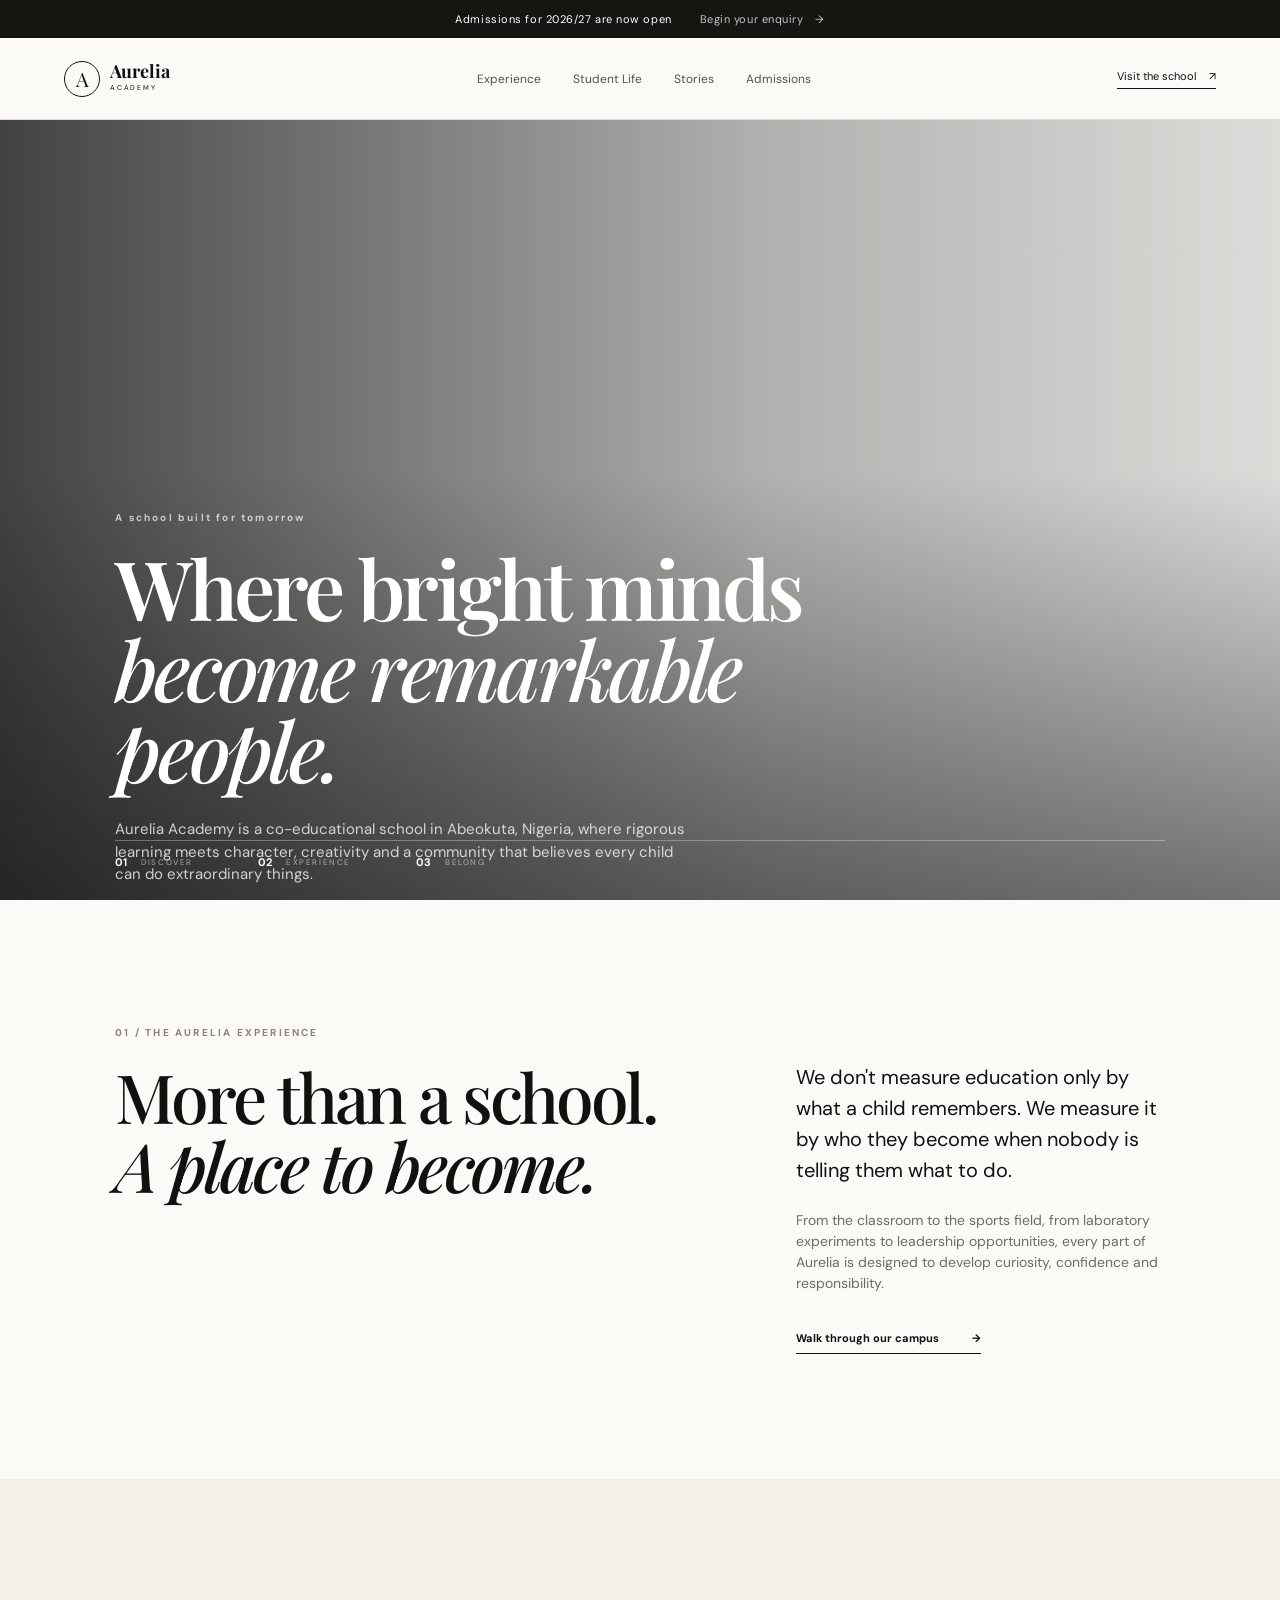
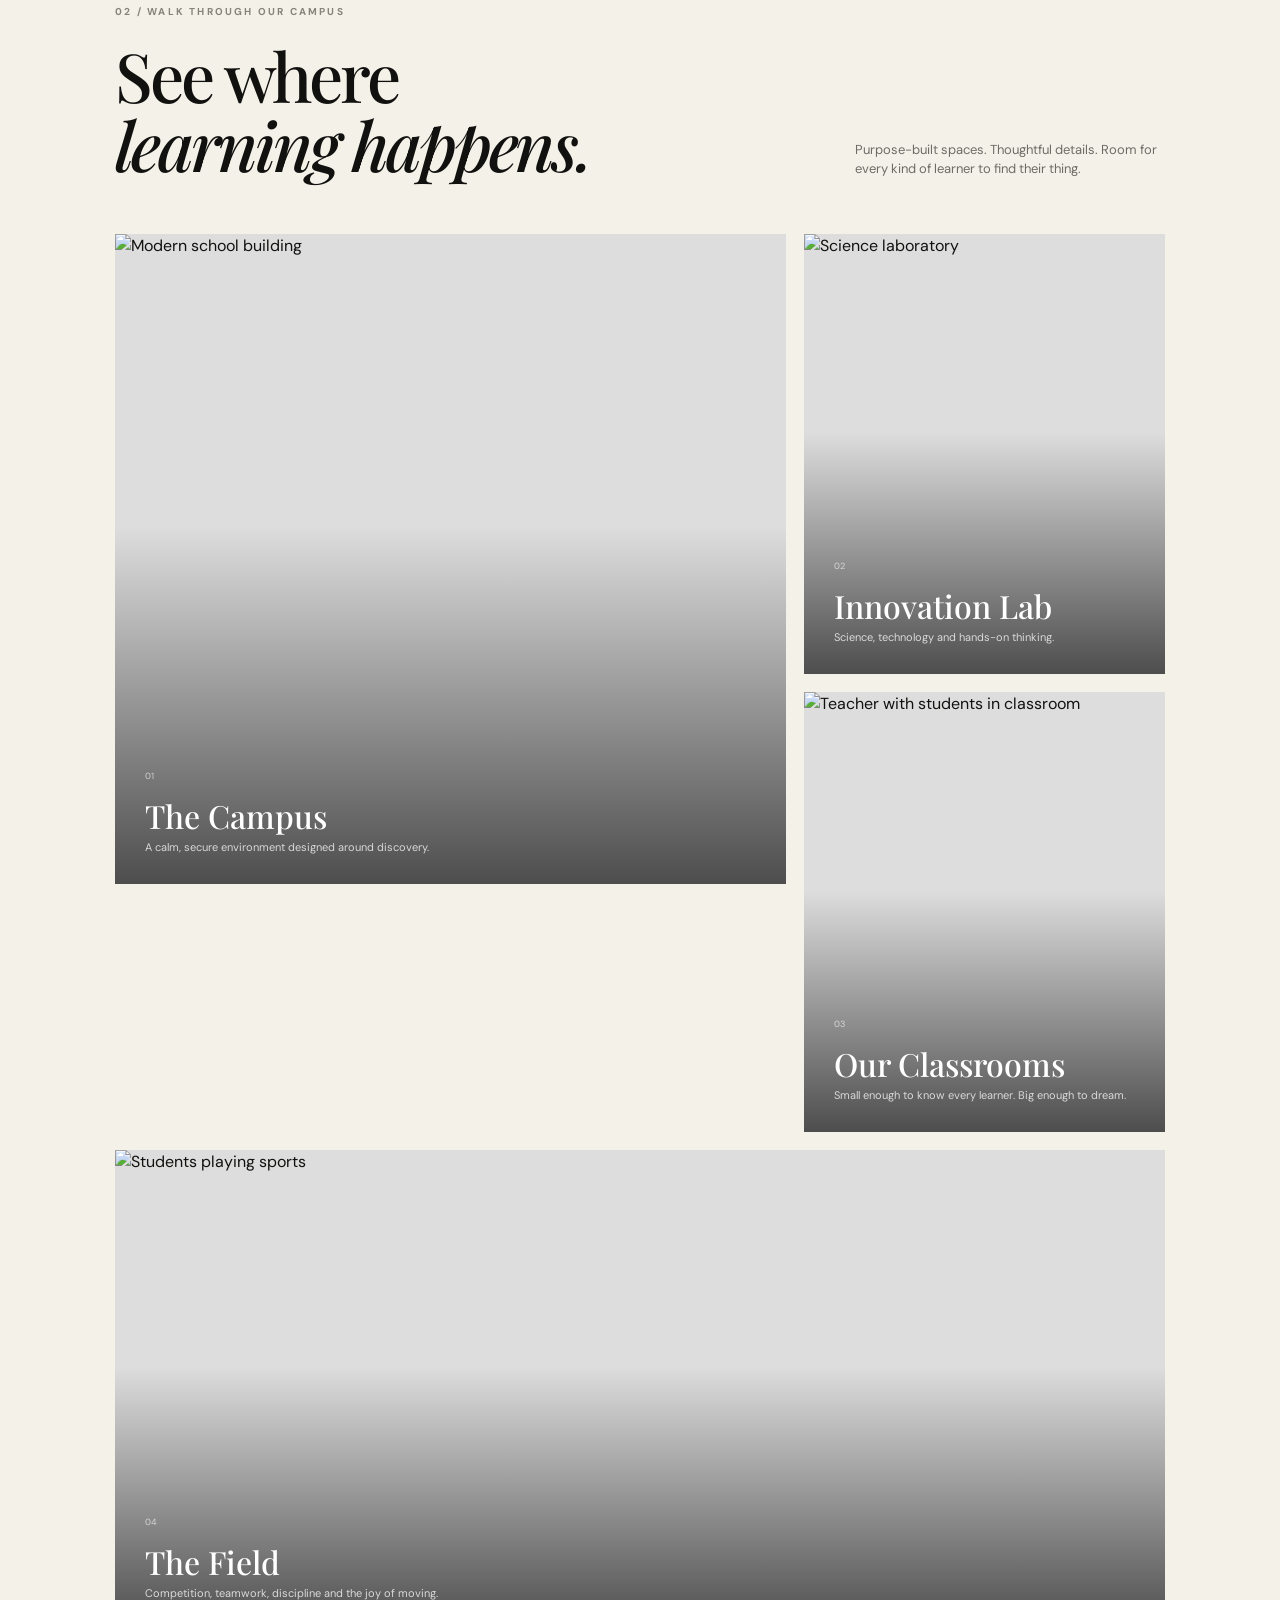
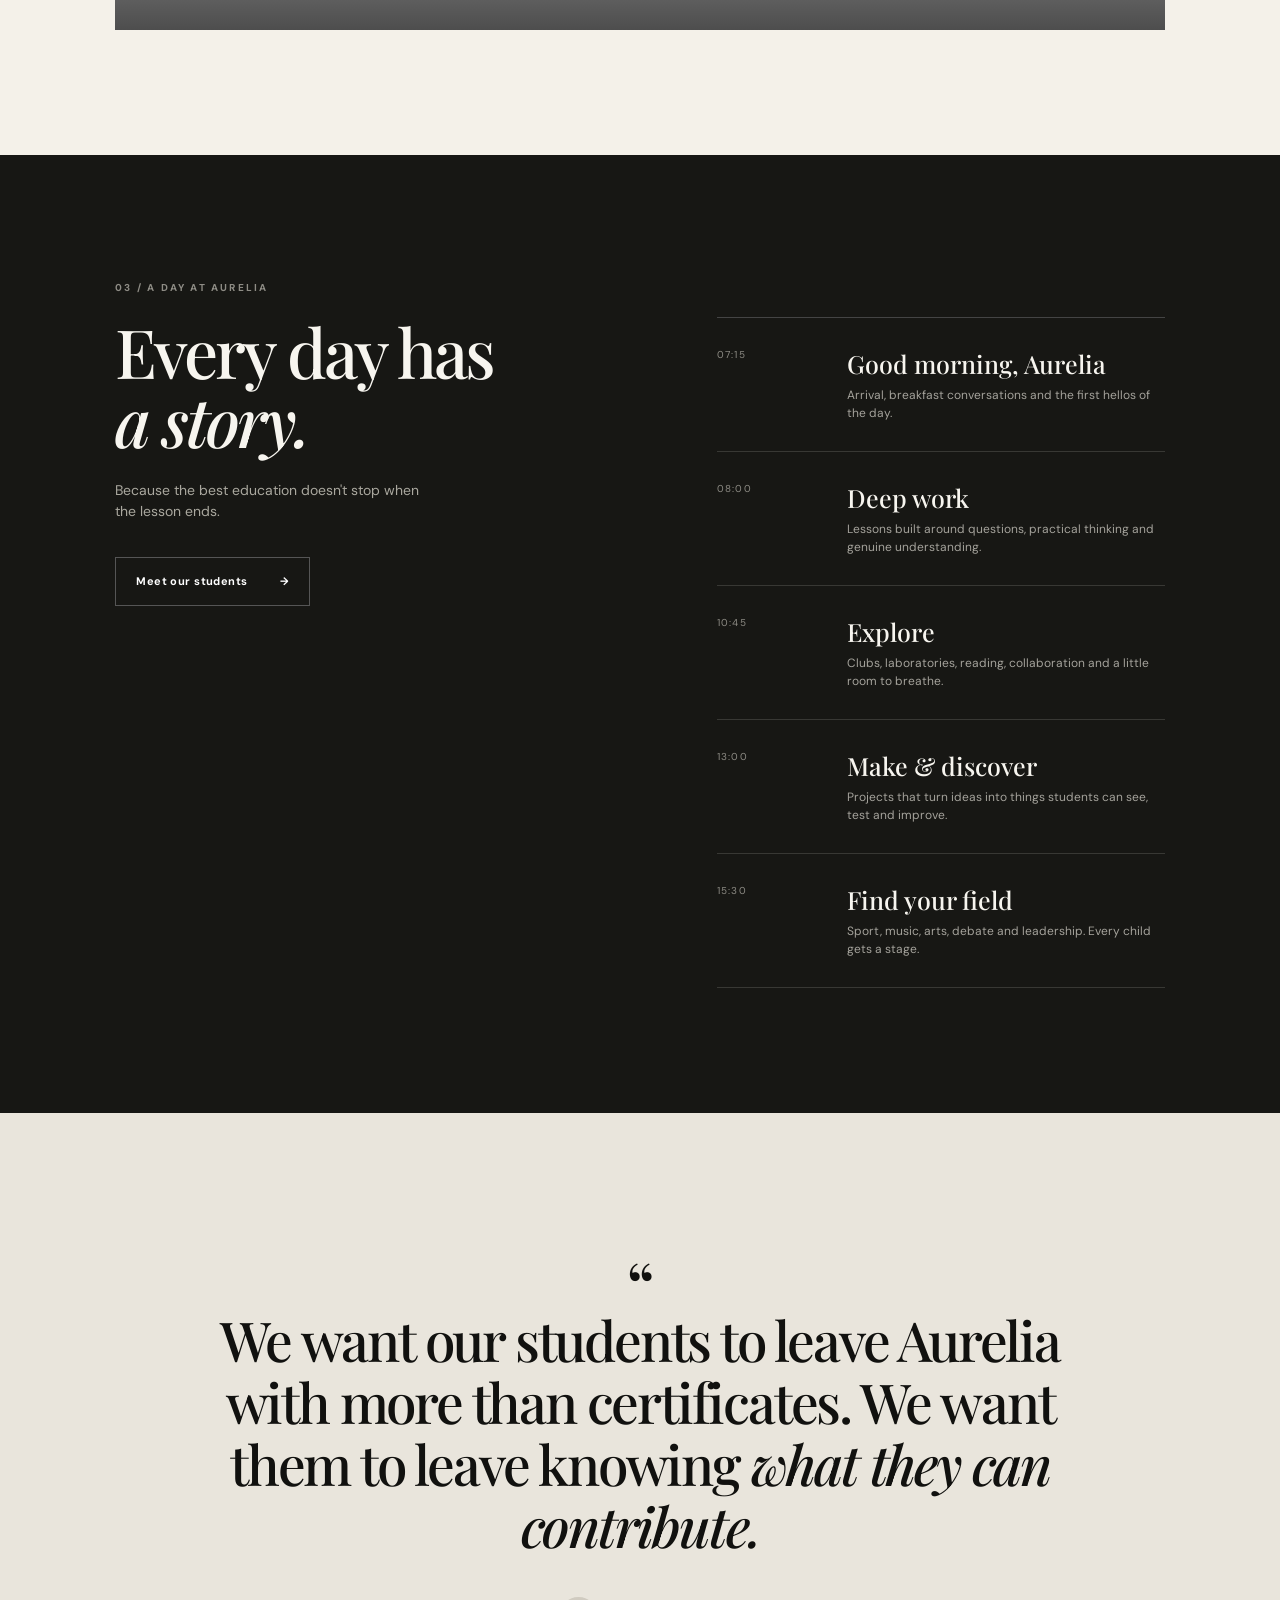
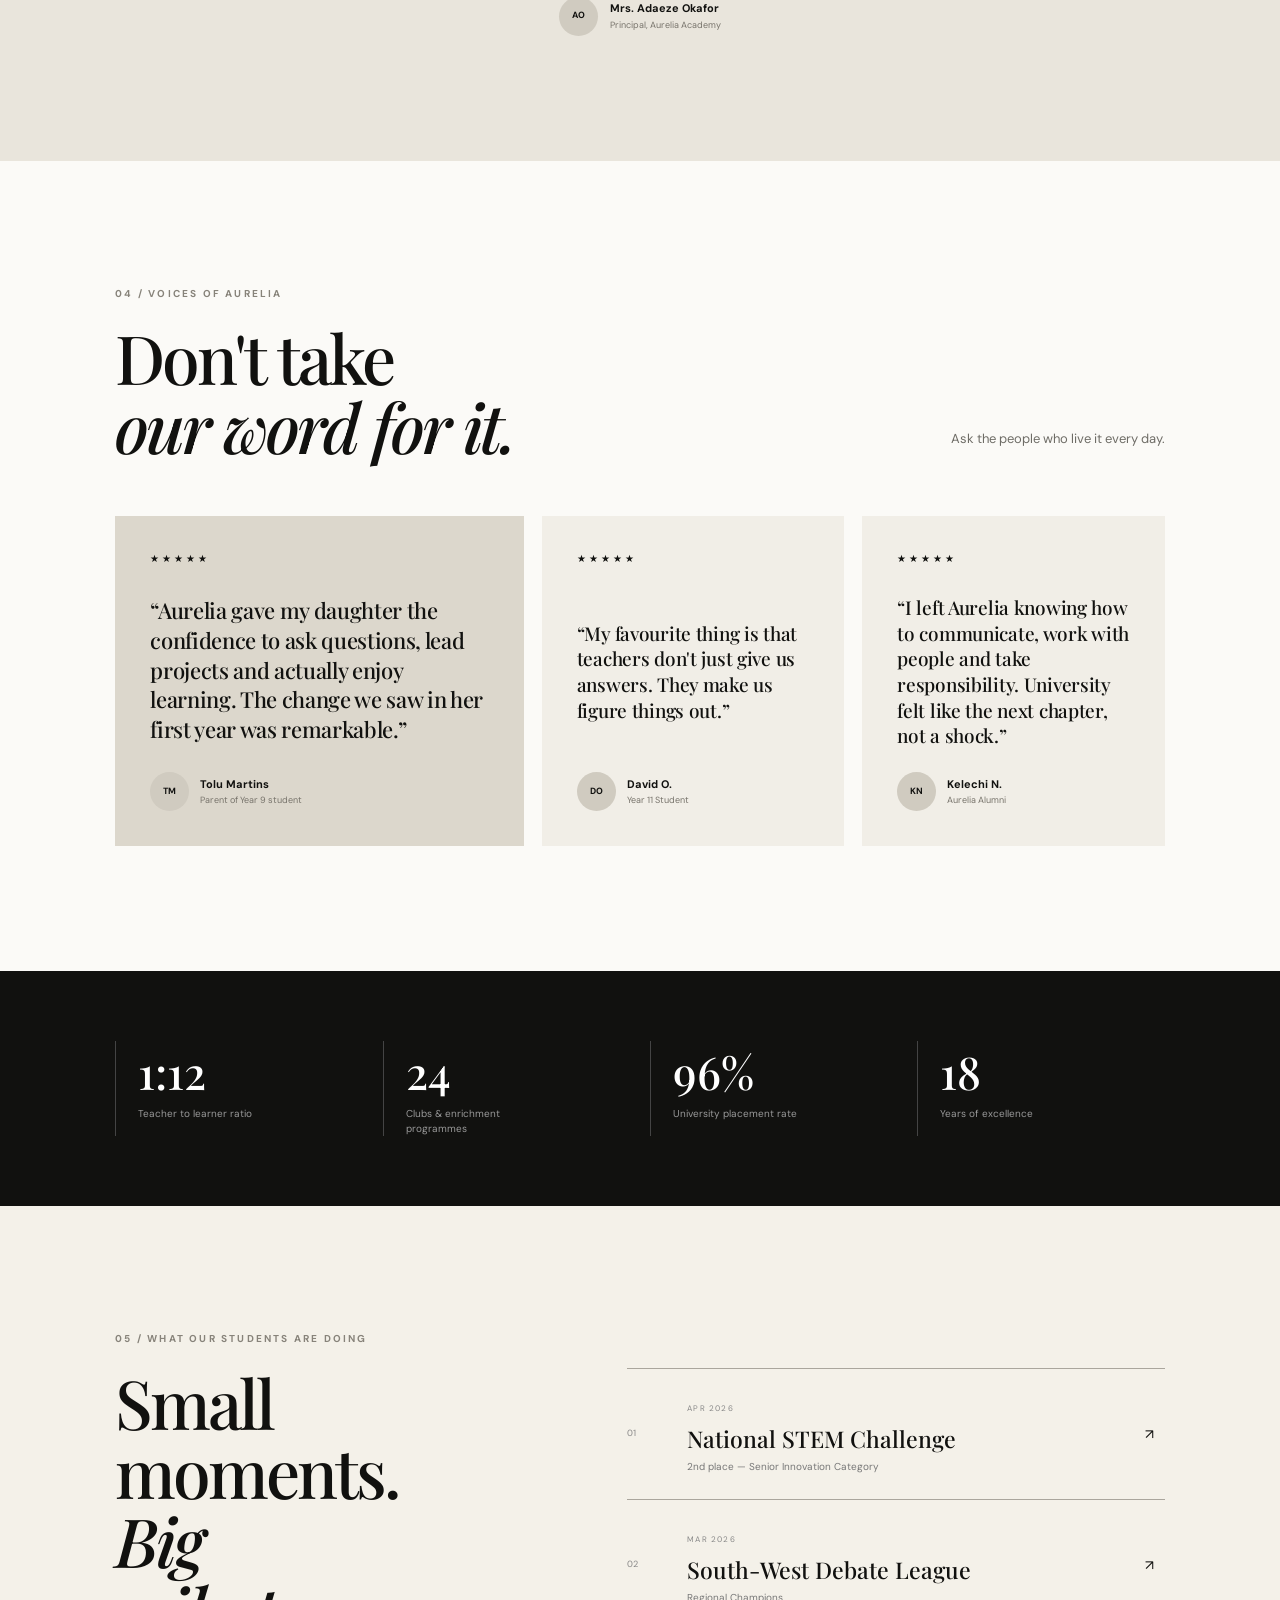
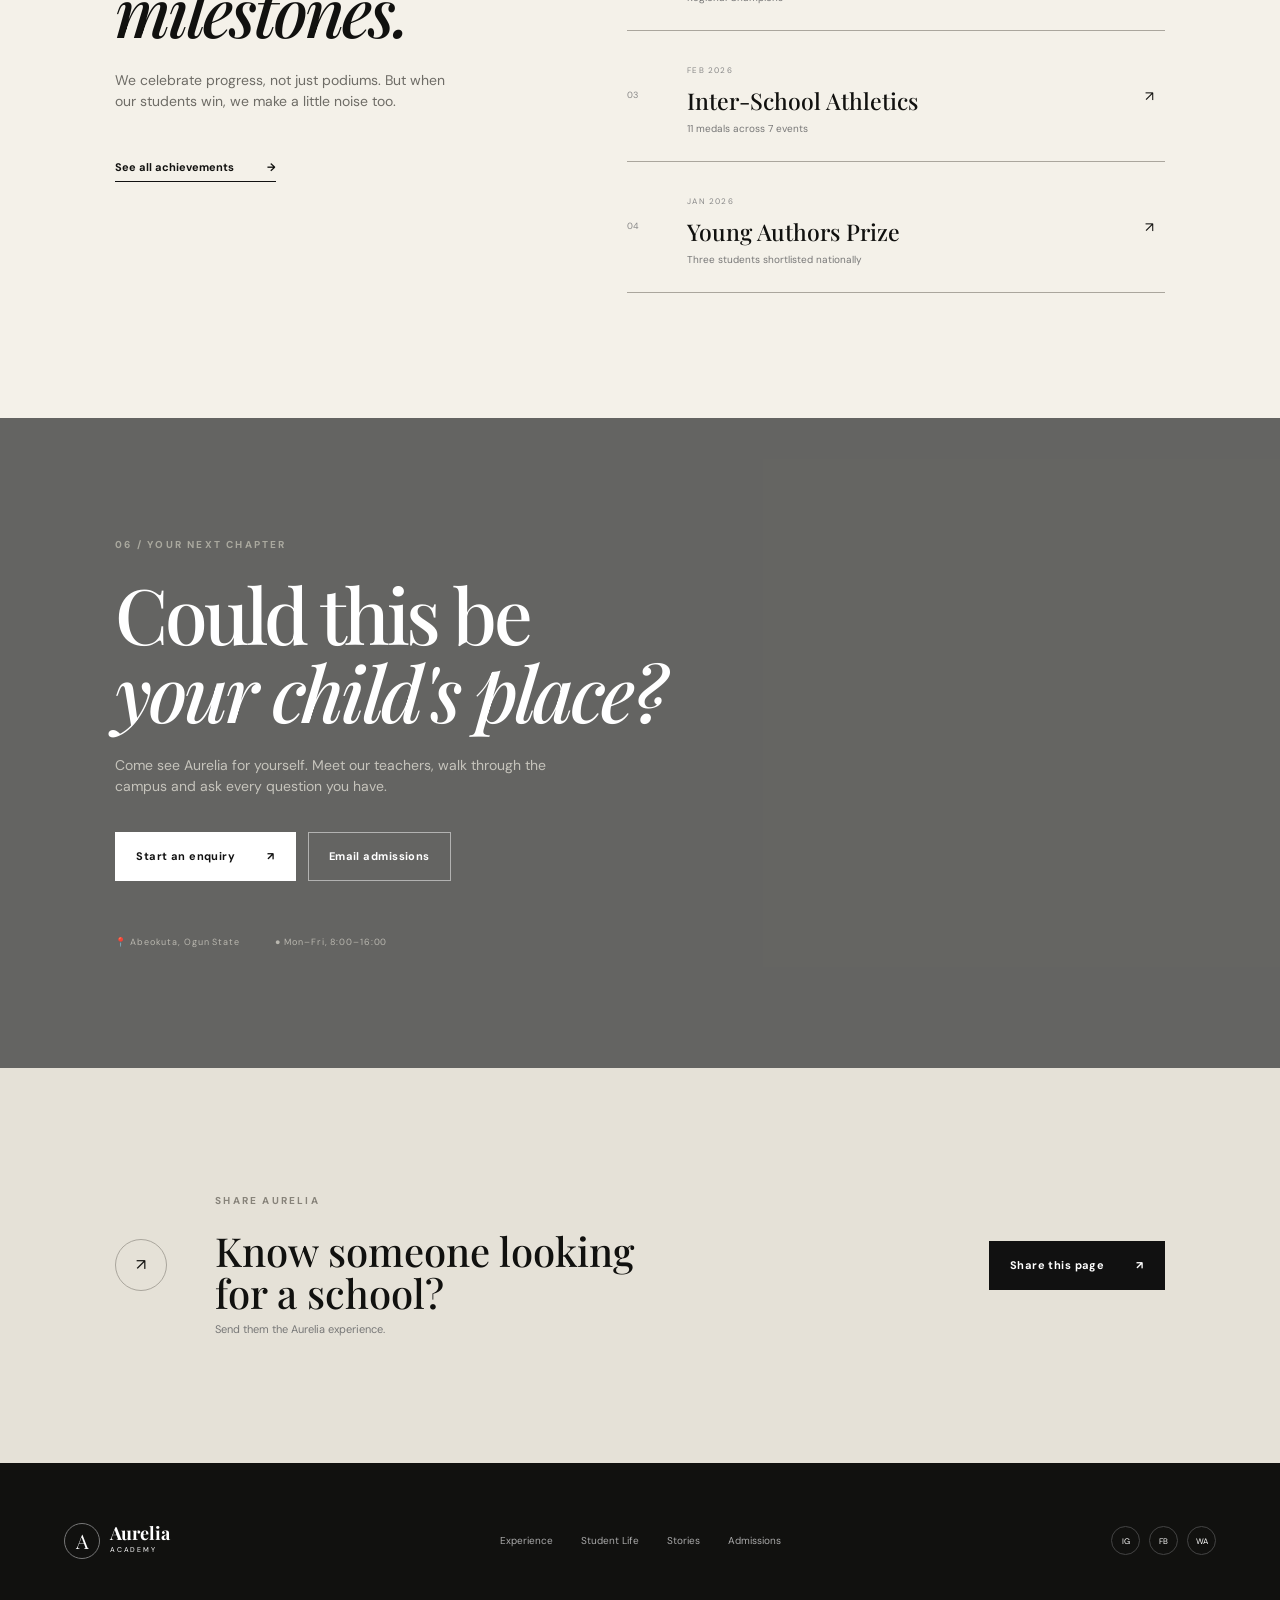
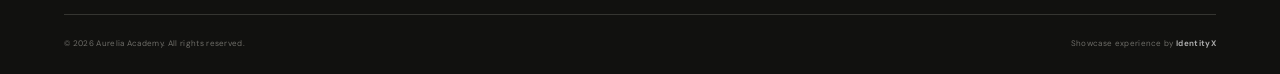
==== index.html @ 99651760 "Add files via upload" ====
<!DOCTYPE html>
<html lang="en">
<head>
  <meta charset="UTF-8" />
  <meta name="viewport" content="width=device-width, initial-scale=1.0" />
  <meta name="description" content="Aurelia Academy — an immersive school showcase experience by IdentityX." />
  <meta property="og:title" content="Aurelia Academy | School Showcase" />
  <meta property="og:description" content="Explore campus, student life, achievements and admissions." />
  <meta property="og:image" content="https://images.unsplash.com/photo-1562774053-701939374585?auto=format&fit=crop&w=1600&q=85" />
  <title>Aurelia Academy | Experience the Difference</title>
  <link rel="preconnect" href="https://fonts.googleapis.com">
  <link rel="preconnect" href="https://fonts.gstatic.com" crossorigin>
  <link href="https://fonts.googleapis.com/css2?family=DM+Sans:wght@400;500;600;700&family=Playfair+Display:wght@500;600;700&display=swap" rel="stylesheet">
  <link rel="stylesheet" href="styles.css" />
</head>
<body>
  <div class="announcement">
    <span>Admissions for 2026/27 are now open</span>
    <a href="#admissions">Begin your enquiry <span>→</span></a>
  </div>

  <header class="nav">
    <a class="brand" href="#">
      <span class="brand-mark">A</span>
      <span><strong>Aurelia</strong><small>ACADEMY</small></span>
    </a>
    <nav class="nav-links">
      <a href="#experience">Experience</a>
      <a href="#life">Student Life</a>
      <a href="#stories">Stories</a>
      <a href="#admissions">Admissions</a>
    </nav>
    <a class="nav-cta" href="#admissions">Visit the school <span>↗</span></a>
    <button class="menu" aria-label="Open menu">☰</button>
  </header>

  <main>
    <section class="hero">
      <div class="hero-image"></div>
      <div class="hero-overlay"></div>
      <div class="hero-content reveal">
        <p class="eyebrow light">A school built for tomorrow</p>
        <h1>Where bright minds<br><em>become remarkable people.</em></h1>
        <p class="hero-copy">Aurelia Academy is a co-educational school in Abeokuta, Nigeria, where rigorous learning meets character, creativity and a community that believes every child can do extraordinary things.</p>
        <div class="hero-actions">
          <a class="button light-button" href="#experience">Explore Aurelia <span>↓</span></a>
          <a class="play-link" href="#campus"><span class="play">▶</span> Take the 90-sec tour</a>
        </div>
      </div>
      <div class="hero-bottom">
        <div><strong>01</strong><span>DISCOVER</span></div>
        <div><strong>02</strong><span>EXPERIENCE</span></div>
        <div><strong>03</strong><span>BELONG</span></div>
      </div>
    </section>

    <section id="experience" class="intro section">
      <div class="section-label">01 / THE AURELIA EXPERIENCE</div>
      <div class="intro-grid">
        <h2>More than a school.<br><em>A place to become.</em></h2>
        <div>
          <p class="lead">We don't measure education only by what a child remembers. We measure it by who they become when nobody is telling them what to do.</p>
          <p>From the classroom to the sports field, from laboratory experiments to leadership opportunities, every part of Aurelia is designed to develop curiosity, confidence and responsibility.</p>
          <a class="text-link" href="#campus">Walk through our campus <span>→</span></a>
        </div>
      </div>
    </section>

    <section id="campus" class="campus section">
      <div class="campus-head">
        <div>
          <div class="section-label">02 / WALK THROUGH OUR CAMPUS</div>
          <h2>See where<br><em>learning happens.</em></h2>
        </div>
        <p>Purpose-built spaces. Thoughtful details. Room for every kind of learner to find their thing.</p>
      </div>
      <div class="campus-grid">
        <article class="campus-card large reveal">
          <img src="https://images.unsplash.com/photo-1562774053-701939374585?auto=format&fit=crop&w=1400&q=85" alt="Modern school building">
          <div class="card-caption"><span>01</span><h3>The Campus</h3><p>A calm, secure environment designed around discovery.</p></div>
        </article>
        <article class="campus-card reveal">
          <img src="https://images.unsplash.com/photo-1532094349884-543bc11b234d?auto=format&fit=crop&w=900&q=85" alt="Science laboratory">
          <div class="card-caption"><span>02</span><h3>Innovation Lab</h3><p>Science, technology and hands-on thinking.</p></div>
        </article>
        <article class="campus-card reveal">
          <img src="https://images.unsplash.com/photo-1524178232363-1fb2b075b655?auto=format&fit=crop&w=900&q=85" alt="Teacher with students in classroom">
          <div class="card-caption"><span>03</span><h3>Our Classrooms</h3><p>Small enough to know every learner. Big enough to dream.</p></div>
        </article>
        <article class="campus-card wide reveal">
          <img src="https://images.unsplash.com/photo-1461896836934-ffe607ba8211?auto=format&fit=crop&w=1400&q=85" alt="Students playing sports">
          <div class="card-caption"><span>04</span><h3>The Field</h3><p>Competition, teamwork, discipline and the joy of moving.</p></div>
        </article>
      </div>
    </section>

    <section id="life" class="life section dark">
      <div class="section-label">03 / A DAY AT AURELIA</div>
      <div class="life-grid">
        <div class="life-sticky">
          <h2>Every day has<br><em>a story.</em></h2>
          <p>Because the best education doesn't stop when the lesson ends.</p>
          <a class="button outline-button" href="#stories">Meet our students <span>→</span></a>
        </div>
        <div class="timeline">
          <div class="time-item reveal"><time>07:15</time><div><h3>Good morning, Aurelia</h3><p>Arrival, breakfast conversations and the first hellos of the day.</p></div></div>
          <div class="time-item reveal"><time>08:00</time><div><h3>Deep work</h3><p>Lessons built around questions, practical thinking and genuine understanding.</p></div></div>
          <div class="time-item reveal"><time>10:45</time><div><h3>Explore</h3><p>Clubs, laboratories, reading, collaboration and a little room to breathe.</p></div></div>
          <div class="time-item reveal"><time>13:00</time><div><h3>Make & discover</h3><p>Projects that turn ideas into things students can see, test and improve.</p></div></div>
          <div class="time-item reveal"><time>15:30</time><div><h3>Find your field</h3><p>Sport, music, arts, debate and leadership. Every child gets a stage.</p></div></div>
        </div>
      </div>
    </section>

    <section class="quote-section section">
      <div class="quote-mark">“</div>
      <blockquote>We want our students to leave Aurelia with more than certificates. We want them to leave knowing <em>what they can contribute.</em></blockquote>
      <div class="person"><div class="avatar">AO</div><div><strong>Mrs. Adaeze Okafor</strong><span>Principal, Aurelia Academy</span></div></div>
    </section>

    <section id="stories" class="stories section">
      <div class="section-label">04 / VOICES OF AURELIA</div>
      <div class="stories-head">
        <h2>Don't take<br><em>our word for it.</em></h2>
        <p>Ask the people who live it every day.</p>
      </div>
      <div class="testimonial-grid">
        <article class="testimonial featured reveal">
          <div class="stars">★★★★★</div>
          <p>“Aurelia gave my daughter the confidence to ask questions, lead projects and actually enjoy learning. The change we saw in her first year was remarkable.”</p>
          <footer><div class="avatar">TM</div><div><strong>Tolu Martins</strong><span>Parent of Year 9 student</span></div></footer>
        </article>
        <article class="testimonial reveal">
          <div class="stars">★★★★★</div>
          <p>“My favourite thing is that teachers don't just give us answers. They make us figure things out.”</p>
          <footer><div class="avatar">DO</div><div><strong>David O.</strong><span>Year 11 Student</span></div></footer>
        </article>
        <article class="testimonial reveal">
          <div class="stars">★★★★★</div>
          <p>“I left Aurelia knowing how to communicate, work with people and take responsibility. University felt like the next chapter, not a shock.”</p>
          <footer><div class="avatar">KN</div><div><strong>Kelechi N.</strong><span>Aurelia Alumni</span></div></footer>
        </article>
      </div>
    </section>

    <section class="numbers section">
      <div class="number"><strong>1:12</strong><span>Teacher to learner ratio</span></div>
      <div class="number"><strong>24</strong><span>Clubs & enrichment programmes</span></div>
      <div class="number"><strong>96%</strong><span>University placement rate</span></div>
      <div class="number"><strong>18</strong><span>Years of excellence</span></div>
    </section>

    <section class="achievements section">
      <div class="section-label">05 / WHAT OUR STUDENTS ARE DOING</div>
      <div class="achievement-grid">
        <div class="achievement-copy">
          <h2>Small moments.<br><em>Big milestones.</em></h2>
          <p>We celebrate progress, not just podiums. But when our students win, we make a little noise too.</p>
          <a class="text-link" href="#admissions">See all achievements <span>→</span></a>
        </div>
        <div class="achievement-list">
          <div class="achievement reveal"><span>01</span><div><small>APR 2026</small><h3>National STEM Challenge</h3><p>2nd place — Senior Innovation Category</p></div><b>↗</b></div>
          <div class="achievement reveal"><span>02</span><div><small>MAR 2026</small><h3>South-West Debate League</h3><p>Regional Champions</p></div><b>↗</b></div>
          <div class="achievement reveal"><span>03</span><div><small>FEB 2026</small><h3>Inter-School Athletics</h3><p>11 medals across 7 events</p></div><b>↗</b></div>
          <div class="achievement reveal"><span>04</span><div><small>JAN 2026</small><h3>Young Authors Prize</h3><p>Three students shortlisted nationally</p></div><b>↗</b></div>
        </div>
      </div>
    </section>

    <section id="admissions" class="admissions">
      <div class="admission-image"></div>
      <div class="admission-content">
        <div class="section-label light-label">06 / YOUR NEXT CHAPTER</div>
        <h2>Could this be<br><em>your child's place?</em></h2>
        <p>Come see Aurelia for yourself. Meet our teachers, walk through the campus and ask every question you have.</p>
        <div class="admission-actions">
          <a class="button light-button" href="https://wa.me/2348000000000?text=Hello%20Aurelia%20Academy%2C%20I%27d%20like%20to%20make%20an%20admission%20enquiry." target="_blank" rel="noopener">Start an enquiry <span>↗</span></a>
          <a class="button ghost-button" href="mailto:admissions@aureliaacademy.example">Email admissions</a>
        </div>
        <div class="admission-meta"><span>📍 Abeokuta, Ogun State</span><span>● Mon–Fri, 8:00–16:00</span></div>
      </div>
    </section>

    <section class="share section">
      <div class="share-inner">
        <span class="share-icon">↗</span>
        <div><div class="section-label">SHARE AURELIA</div><h2>Know someone looking<br>for a school?</h2><p>Send them the Aurelia experience.</p></div>
        <button class="button dark-button" id="shareBtn">Share this page <span>↗</span></button>
      </div>
    </section>
  </main>

  <footer class="footer">
    <div class="footer-top">
      <a class="brand footer-brand" href="#"><span class="brand-mark">A</span><span><strong>Aurelia</strong><small>ACADEMY</small></span></a>
      <div class="footer-links"><a href="#experience">Experience</a><a href="#life">Student Life</a><a href="#stories">Stories</a><a href="#admissions">Admissions</a></div>
      <div class="socials"><a href="#">IG</a><a href="#">FB</a><a href="#">WA</a></div>
    </div>
    <div class="footer-bottom"><span>© 2026 Aurelia Academy. All rights reserved.</span><span>Showcase experience by <strong>IdentityX</strong></span></div>
  </footer>

  <div class="toast" id="toast">Link copied. Share Aurelia with someone.</div>
  <script src="script.js"></script>
</body>
</html>
---- styles.css ----
:root{
  --ink:#11110f;--muted:#6e6c66;--cream:#f4f1e9;--paper:#fbfaf7;--line:rgba(17,17,15,.13);
  --serif:"Playfair Display",Georgia,serif;--sans:"DM Sans",Arial,sans-serif;
}
*{box-sizing:border-box}html{scroll-behavior:smooth}body{margin:0;background:var(--paper);color:var(--ink);font-family:var(--sans);line-height:1.5}a{text-decoration:none;color:inherit}button{font:inherit}
.announcement{height:38px;background:#151512;color:#fff;display:flex;align-items:center;justify-content:center;gap:28px;font-size:11px;letter-spacing:.05em}.announcement a{opacity:.75}.announcement a span{margin-left:8px}
.nav{height:82px;display:flex;align-items:center;justify-content:space-between;padding:0 5vw;background:rgba(251,250,247,.94);position:sticky;top:0;z-index:20;backdrop-filter:blur(14px);border-bottom:1px solid var(--line)}
.brand{display:flex;align-items:center;gap:10px}.brand-mark{width:36px;height:36px;border:1px solid var(--ink);border-radius:50%;display:grid;place-items:center;font-family:var(--serif);font-size:20px}.brand strong{display:block;font-family:var(--serif);font-size:18px;line-height:16px}.brand small{display:block;font-size:7px;letter-spacing:.25em;margin-top:4px}.nav-links{display:flex;gap:32px;font-size:12px;color:#55534e}.nav-links a:hover,.footer-links a:hover{color:#000}.nav-cta{border-bottom:1px solid #111;font-size:11px;padding-bottom:4px}.nav-cta span{margin-left:10px}.menu{display:none;border:0;background:none;font-size:21px}
.hero{height:calc(100vh - 120px);min-height:650px;position:relative;color:#fff;overflow:hidden}.hero-image{position:absolute;inset:0;background:url("https://images.unsplash.com/photo-1580582932707-520aed937b7b?auto=format&fit=crop&w=2200&q=90") center/cover;transform:scale(1.02)}.hero-overlay{position:absolute;inset:0;background:linear-gradient(90deg,rgba(8,8,6,.76),rgba(8,8,6,.3) 60%,rgba(8,8,6,.12)),linear-gradient(0deg,rgba(8,8,6,.5),transparent 55%)}.hero-content{position:absolute;left:9vw;top:50%;transform:translateY(-42%);max-width:760px}.eyebrow,.section-label{font-size:10px;letter-spacing:.22em;font-weight:700;margin-bottom:22px}.eyebrow.light{color:rgba(255,255,255,.7)}h1,h2,h3,p{margin-top:0}h1{font:600 clamp(48px,6.4vw,96px)/.99 var(--serif);letter-spacing:-.045em;margin-bottom:28px}h1 em,h2 em,blockquote em{font-style:italic;font-weight:500}.hero-copy{max-width:570px;color:rgba(255,255,255,.77);font-size:15px}.hero-actions{display:flex;align-items:center;gap:25px;margin-top:35px}.button{display:inline-flex;align-items:center;gap:32px;padding:15px 20px;border:1px solid transparent;font-size:11px;font-weight:700;letter-spacing:.04em;transition:.25s}.light-button{background:#fff;color:#111}.light-button:hover{transform:translateY(-2px);background:#f0eee7}.play-link{font-size:11px;display:flex;align-items:center;gap:10px}.play{width:31px;height:31px;border:1px solid rgba(255,255,255,.65);border-radius:50%;display:grid;place-items:center;font-size:8px}.hero-bottom{position:absolute;left:9vw;right:9vw;bottom:30px;border-top:1px solid rgba(255,255,255,.3);display:flex;gap:65px;padding-top:13px}.hero-bottom div{display:flex;gap:14px;align-items:center}.hero-bottom strong{font-size:11px}.hero-bottom span{font-size:8px;letter-spacing:.2em;color:rgba(255,255,255,.58)}
.section{padding:125px 9vw}.section-label{color:#87837a}.intro{background:var(--paper)}.intro-grid{display:grid;grid-template-columns:1.2fr .8fr;gap:10vw}.intro h2,.campus h2,.life h2,.stories h2,.achievement-copy h2,.admission-content h2{font:500 clamp(44px,5.3vw,78px)/1.02 var(--serif);letter-spacing:-.045em;margin:0}.lead{font-size:20px;line-height:1.55;margin-bottom:24px}.intro-grid p:not(.lead){color:var(--muted);font-size:14px;max-width:470px}.text-link{display:inline-block;margin-top:22px;border-bottom:1px solid #111;padding-bottom:6px;font-size:11px;font-weight:700}.text-link span{margin-left:30px}
.campus{background:var(--cream)}.campus-head{display:flex;justify-content:space-between;align-items:end;margin-bottom:55px}.campus-head>p{max-width:310px;color:var(--muted);font-size:13px;margin:0}.campus-grid{display:grid;grid-template-columns:1.3fr .7fr;gap:18px}.campus-card{position:relative;min-height:440px;overflow:hidden;background:#ddd}.campus-card.large{grid-row:span 2;height:650px}.campus-card.wide{grid-column:1/-1;height:480px}.campus-card img{width:100%;height:100%;object-fit:cover;display:block;transition:transform .7s}.campus-card:hover img{transform:scale(1.04)}.campus-card:after{content:"";position:absolute;inset:0;background:linear-gradient(0deg,rgba(0,0,0,.65),transparent 55%)}.card-caption{position:absolute;z-index:1;bottom:28px;left:30px;color:#fff;right:30px}.card-caption span{font-size:9px;opacity:.65}.card-caption h3{font:500 32px var(--serif);margin:8px 0 2px}.card-caption p{font-size:11px;opacity:.76;margin:0}
.dark{background:#171714;color:#f7f5ef}.dark .section-label{color:#8e8c85}.life-grid{display:grid;grid-template-columns:1fr 1fr;gap:12vw}.life-sticky>p{max-width:320px;color:#aaa89f;margin:25px 0 35px;font-size:14px}.outline-button{color:#fff;border-color:#555;background:transparent}.outline-button:hover{background:#fff;color:#111}.timeline{border-top:1px solid #444}.time-item{display:grid;grid-template-columns:100px 1fr;gap:30px;padding:29px 0;border-bottom:1px solid #383834}.time-item time{font-size:10px;color:#8e8c85;letter-spacing:.12em}.time-item h3{font:500 25px var(--serif);margin-bottom:6px}.time-item p{font-size:12px;color:#a4a29b;margin:0;max-width:420px}
.quote-section{background:#e9e5dc;text-align:center;padding-left:16vw;padding-right:16vw}.quote-mark{font:70px var(--serif);height:50px}.quote-section blockquote{font:500 clamp(35px,4.3vw,63px)/1.13 var(--serif);letter-spacing:-.04em;margin:20px auto 40px}.person{display:flex;justify-content:center;align-items:center;gap:12px;text-align:left}.avatar{width:39px;height:39px;border-radius:50%;background:#d0cbc0;display:grid;place-items:center;font-size:9px;font-weight:700}.person strong,.testimonial strong{display:block;font-size:11px}.person span,.testimonial footer span{display:block;color:#77736b;font-size:9px;margin-top:2px}
.stories{background:var(--paper)}.stories-head{display:flex;justify-content:space-between;align-items:end;margin-bottom:55px}.stories-head p{color:var(--muted);font-size:13px}.testimonial-grid{display:grid;grid-template-columns:1.35fr 1fr 1fr;gap:18px}.testimonial{padding:35px;background:#f1eee7;min-height:330px;display:flex;flex-direction:column;justify-content:space-between}.testimonial.featured{background:#dcd7cc}.stars{letter-spacing:3px;font-size:10px;margin-bottom:25px}.testimonial>p{font:500 22px/1.35 var(--serif);letter-spacing:-.015em}.testimonial:not(.featured)>p{font-size:19px}.testimonial footer{display:flex;gap:11px;align-items:center}
.numbers{padding-top:70px;padding-bottom:70px;background:#11110f;color:#fff;display:grid;grid-template-columns:repeat(4,1fr);gap:20px}.number{border-left:1px solid #444;padding-left:22px}.number strong{display:block;font:500 45px var(--serif)}.number span{font-size:10px;color:#999;display:block;max-width:130px;margin-top:5px}
.achievements{background:var(--cream)}.achievement-grid{display:grid;grid-template-columns:.8fr 1.2fr;gap:12vw}.achievement-copy p{color:var(--muted);font-size:14px;max-width:330px;margin:25px 0}.achievement-list{border-top:1px solid #aaa69d}.achievement{display:grid;grid-template-columns:45px 1fr 20px;align-items:center;gap:15px;padding:25px 0;border-bottom:1px solid #aaa69d}.achievement>span{font-size:9px;color:#888}.achievement small{font-size:8px;letter-spacing:.15em;color:#888}.achievement h3{font:500 23px var(--serif);margin:5px 0}.achievement p{font-size:10px;color:#777;margin:0}.achievement b{font-size:14px;font-weight:400}
.admissions{min-height:650px;position:relative;color:#fff;display:flex;align-items:center;overflow:hidden}.admission-image{position:absolute;inset:0;background:url("https://images.unsplash.com/photo-1529390079861-591de354faf5?auto=format&fit=crop&w=2200&q=90") center/cover}.admissions:after{content:"";position:absolute;inset:0;background:rgba(9,9,7,.62)}.admission-content{position:relative;z-index:1;width:100%;padding:110px 9vw}.light-label{color:#aaa99f}.admission-content h2{font-size:clamp(48px,6vw,88px)}.admission-content>p{max-width:480px;color:#c6c4bc;font-size:14px;margin:25px 0 35px}.admission-actions{display:flex;gap:12px}.ghost-button{color:#fff;border-color:rgba(255,255,255,.5)}.ghost-button:hover{background:#fff;color:#111}.admission-meta{margin-top:55px;display:flex;gap:35px;font-size:9px;letter-spacing:.1em;color:#b9b7af}
.share{background:#e5e1d7}.share-inner{display:grid;grid-template-columns:70px 1fr auto;align-items:center;gap:30px}.share-icon{width:52px;height:52px;border:1px solid #aaa69d;border-radius:50%;display:grid;place-items:center}.share h2{font:500 40px/1.05 var(--serif);margin:7px 0}.share p{font-size:11px;color:#777;margin:0}.dark-button{background:#111;color:#fff}.dark-button:hover{transform:translateY(-2px)}
.footer{background:#11110f;color:#fff;padding:60px 5vw 25px}.footer-top{display:flex;align-items:center;justify-content:space-between;padding-bottom:55px;border-bottom:1px solid #353531}.footer-brand .brand-mark{border-color:#777}.footer-links{display:flex;gap:28px;font-size:10px;color:#aaa}.socials{display:flex;gap:9px}.socials a{width:29px;height:29px;border:1px solid #444;border-radius:50%;display:grid;place-items:center;font-size:8px}.footer-bottom{display:flex;justify-content:space-between;color:#6e6d68;font-size:8px;padding-top:22px;letter-spacing:.04em}.footer-bottom strong{color:#aaa}
.toast{position:fixed;left:50%;bottom:28px;transform:translate(-50%,20px);background:#111;color:#fff;padding:13px 18px;font-size:11px;opacity:0;pointer-events:none;transition:.3s;z-index:50}.toast.show{opacity:1;transform:translate(-50%,0)}
.reveal{opacity:0;transform:translateY(25px);transition:opacity .8s ease,transform .8s ease}.reveal.visible{opacity:1;transform:none}
@media(max-width:800px){
  .announcement{font-size:9px;gap:12px}.nav{height:70px;padding:0 5vw}.nav-links,.nav-cta{display:none}.menu{display:block}.hero{height:calc(100svh - 108px);min-height:620px}.hero-content{left:7vw;right:7vw;top:48%}h1{font-size:50px}.hero-copy{font-size:13px}.hero-actions{flex-wrap:wrap}.hero-bottom{left:7vw;right:7vw;gap:22px}.section{padding:85px 7vw}.intro-grid,.life-grid,.achievement-grid{grid-template-columns:1fr;gap:55px}.campus-head,.stories-head{display:block}.campus-head>p,.stories-head p{margin-top:20px}.campus-grid{grid-template-columns:1fr}.campus-card.large,.campus-card.wide{grid-row:auto;grid-column:auto;height:430px}.campus-card{height:390px;min-height:0}.testimonial-grid{grid-template-columns:1fr}.testimonial{min-height:290px}.numbers{grid-template-columns:1fr 1fr;padding:55px 7vw}.number strong{font-size:36px}.number{padding:0 0 0 15px}.admissions{min-height:650px}.admission-content{padding:90px 7vw}.admission-actions{flex-wrap:wrap}.admission-meta{flex-direction:column;gap:10px}.share-inner{grid-template-columns:1fr;gap:20px}.share-icon{display:none}.footer-top{flex-wrap:wrap;gap:30px}.footer-links{order:3;width:100%;flex-wrap:wrap}.footer-bottom{gap:20px;flex-direction:column}.time-item{grid-template-columns:65px 1fr;gap:15px}
}
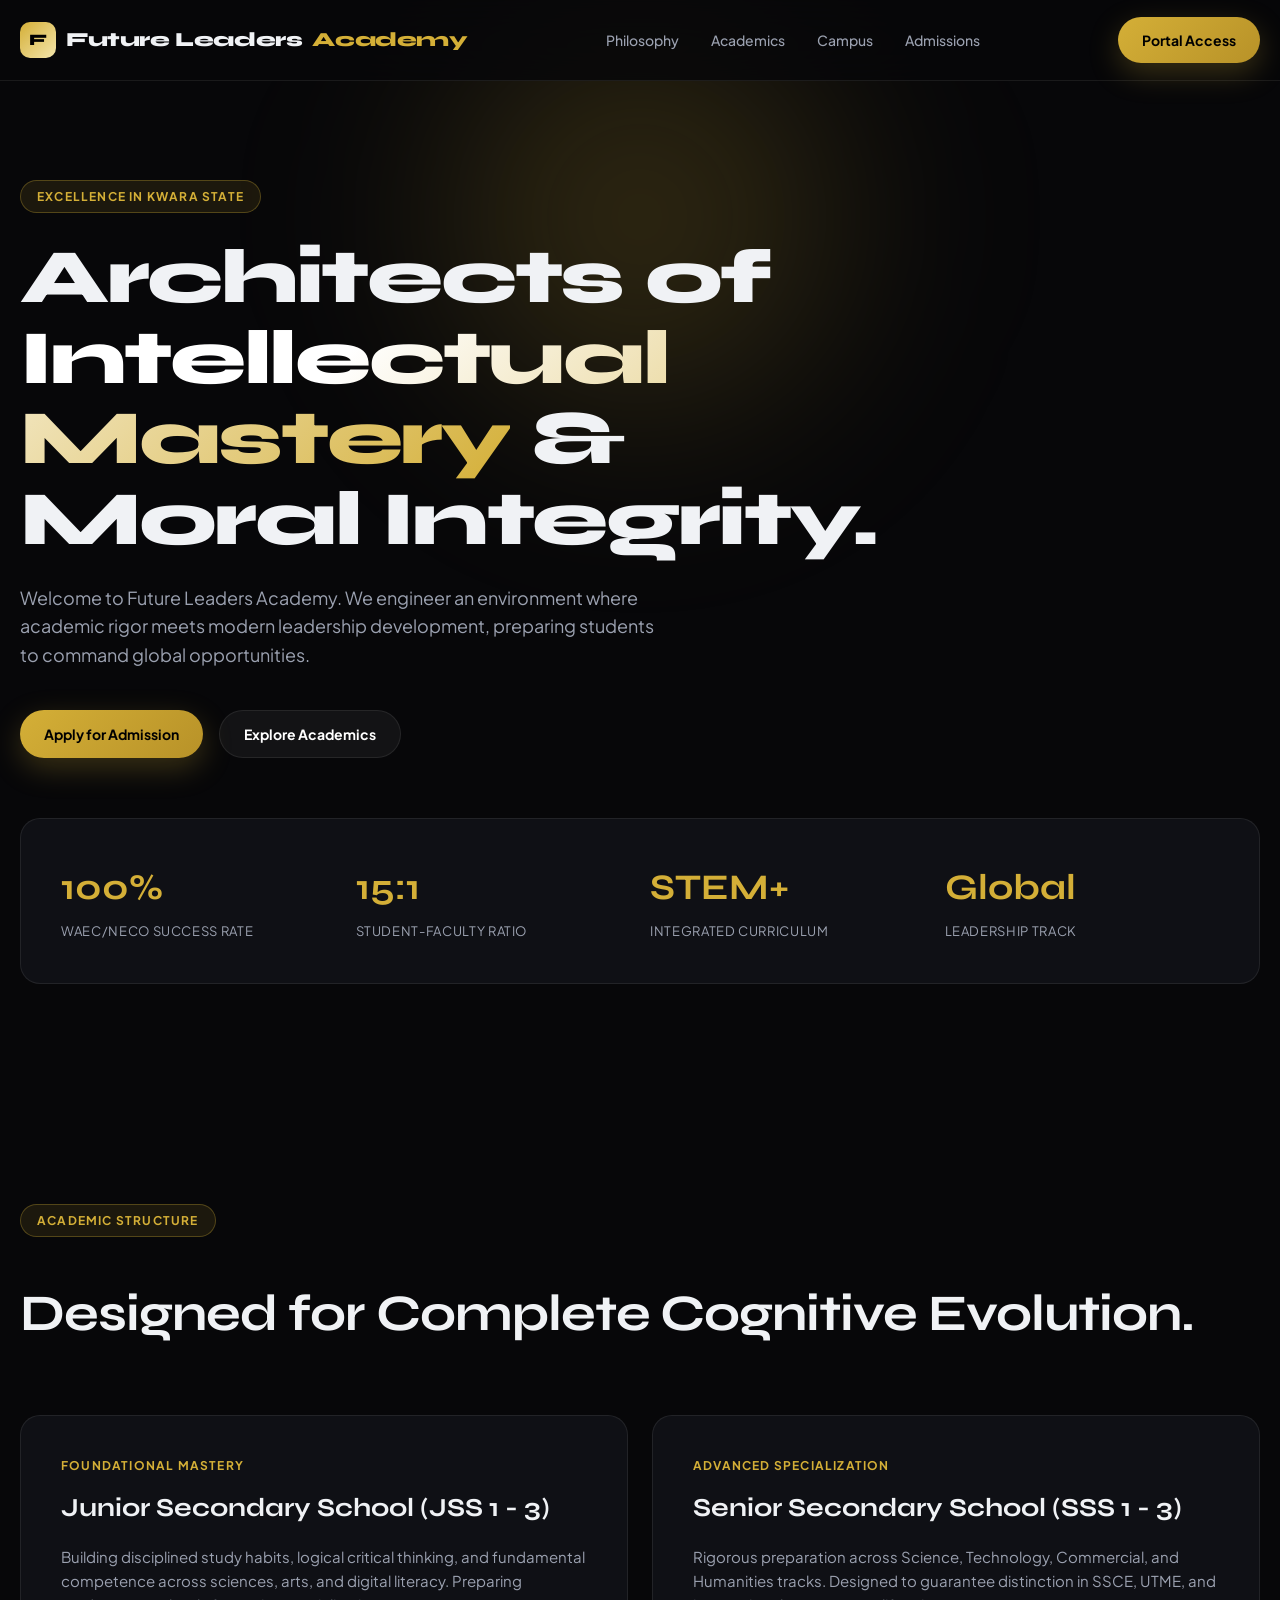
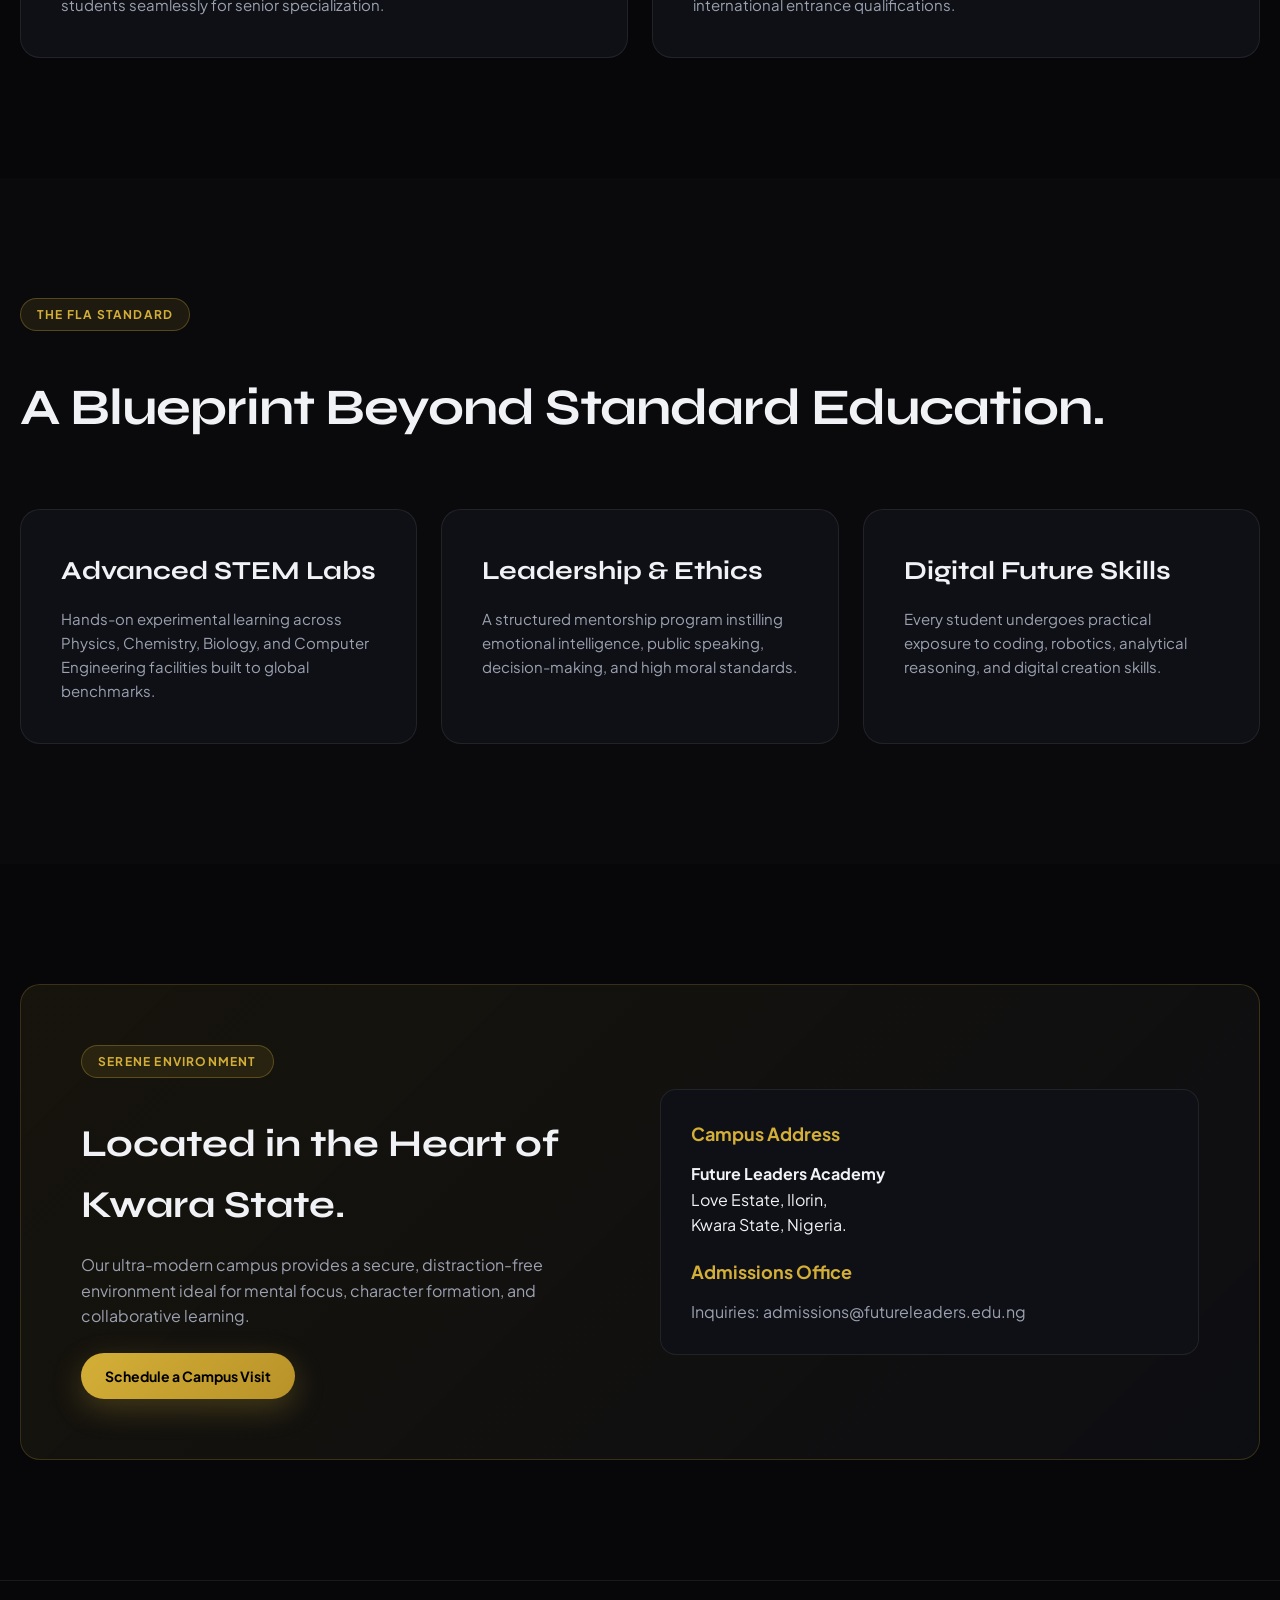
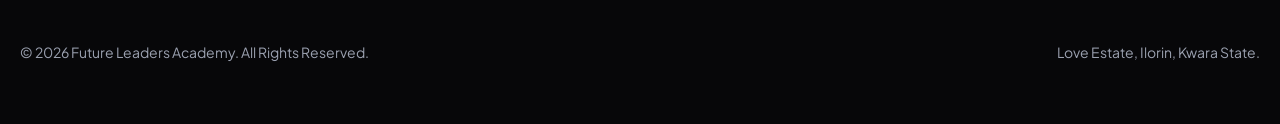
==== commit 3b4dfb6e: "Rename ind.html to index.html" ====
--- a/index.html
+++ b/index.html
@@ -3,203 +3,385 @@
 <head>
   <meta charset="UTF-8" />
   <meta name="viewport" content="width=device-width, initial-scale=1.0" />
-  <meta name="description" content="Aurelia Academy — an immersive school showcase experience by IdentityX." />
-  <meta property="og:title" content="Aurelia Academy | School Showcase" />
-  <meta property="og:description" content="Explore campus, student life, achievements and admissions." />
-  <meta property="og:image" content="https://images.unsplash.com/photo-1562774053-701939374585?auto=format&fit=crop&w=1600&q=85" />
-  <title>Aurelia Academy | Experience the Difference</title>
+  <meta name="theme-color" content="#0a0a0c" />
+  <meta name="description" content="Future Leaders Academy - Nurturing visionary thinkers, innovators, and leaders in Love Estate, Ilorin, Kwara State." />
+  <title>Future Leaders Academy | Excellence in Education</title>
   <link rel="preconnect" href="https://fonts.googleapis.com">
   <link rel="preconnect" href="https://fonts.gstatic.com" crossorigin>
-  <link href="https://fonts.googleapis.com/css2?family=DM+Sans:wght@400;500;600;700&family=Playfair+Display:wght@500;600;700&display=swap" rel="stylesheet">
-  <link rel="stylesheet" href="styles.css" />
+  <link href="https://fonts.googleapis.com/css2?family=Plus+Jakarta+Sans:wght@400;500;600;700;800&family=Syne:wght@700;800&display=swap" rel="stylesheet">
+  <style>
+    :root {
+      --bg: #070709;
+      --panel: #0f1015;
+      --panel-border: rgba(255, 255, 255, 0.08);
+      --accent: #d4af37;
+      --accent-glow: rgba(212, 175, 55, 0.25);
+      --text: #f0f2f5;
+      --muted: #9ba1b0;
+      --white: #ffffff;
+      --radius: 20px;
+      --max: 1240px;
+    }
+
+    * { box-sizing: border-box; }
+    html { scroll-behavior: smooth; }
+    body {
+      margin: 0;
+      background: var(--bg);
+      color: var(--text);
+      font-family: 'Plus Jakarta Sans', sans-serif;
+      overflow-x: hidden;
+      line-height: 1.6;
+    }
+
+    a { color: inherit; text-decoration: none; }
+    .wrap { width: min(calc(100% - 40px), var(--max)); margin: 0 auto; }
+
+    /* Navigation */
+    .nav {
+      position: fixed;
+      top: 0; left: 0; right: 0;
+      z-index: 100;
+      background: rgba(7, 7, 9, 0.8);
+      backdrop-filter: blur(20px);
+      border-bottom: 1px solid var(--panel-border);
+    }
+    .nav-inner {
+      height: 80px;
+      display: flex;
+      align-items: center;
+      justify-content: space-between;
+    }
+    .brand {
+      font-family: 'Syne', sans-serif;
+      font-weight: 800;
+      font-size: 20px;
+      letter-spacing: -0.02em;
+      display: flex;
+      align-items: center;
+      gap: 10px;
+    }
+    .brand-icon {
+      width: 36px; height: 36px;
+      background: linear-gradient(135deg, var(--accent), #f3e5ab);
+      border-radius: 10px;
+      display: grid;
+      place-items: center;
+      color: #000;
+      font-weight: 900;
+      font-size: 16px;
+    }
+    .brand span { color: var(--accent); }
+    .nav-links { display: flex; gap: 32px; font-size: 14px; font-weight: 500; color: var(--muted); }
+    .nav-links a:hover { color: var(--white); }
+    .btn {
+      display: inline-flex;
+      align-items: center;
+      justify-content: center;
+      padding: 12px 24px;
+      border-radius: 999px;
+      font-weight: 700;
+      font-size: 14px;
+      transition: all 0.3s ease;
+      cursor: pointer;
+    }
+    .btn-primary {
+      background: linear-gradient(135deg, var(--accent), #b89228);
+      color: #000;
+      box-shadow: 0 10px 30px var(--accent-glow);
+    }
+    .btn-primary:hover { transform: translateY(-2px); box-shadow: 0 15px 35px var(--accent-glow); }
+    .btn-secondary {
+      background: rgba(255, 255, 255, 0.05);
+      border: 1px solid var(--panel-border);
+      color: var(--white);
+    }
+    .btn-secondary:hover { background: rgba(255, 255, 255, 0.1); }
+
+    /* Hero Section */
+    .hero {
+      padding: 180px 0 100px;
+      position: relative;
+      isolation: isolate;
+    }
+    .hero::before {
+      content: '';
+      position: absolute;
+      top: 20%; left: 50%;
+      transform: translate(-50%, -50%);
+      width: 600px; height: 600px;
+      background: radial-gradient(circle, var(--accent-glow) 0%, transparent 70%);
+      z-index: -1;
+      filter: blur(80px);
+    }
+    .hero-badge {
+      display: inline-flex;
+      align-items: center;
+      gap: 8px;
+      padding: 6px 16px;
+      border-radius: 999px;
+      background: rgba(212, 175, 55, 0.1);
+      border: 1px solid rgba(212, 175, 55, 0.3);
+      color: var(--accent);
+      font-size: 12px;
+      font-weight: 700;
+      text-transform: uppercase;
+      letter-spacing: 0.1em;
+      margin-bottom: 24px;
+    }
+    .hero-title {
+      font-family: 'Syne', sans-serif;
+      font-size: clamp(48px, 6vw, 82px);
+      font-weight: 800;
+      line-height: 1.05;
+      letter-spacing: -0.03em;
+      max-width: 900px;
+      margin: 0 0 24px;
+    }
+    .hero-title span {
+      background: linear-gradient(135deg, #fff 30%, var(--accent));
+      -webkit-background-clip: text;
+      -webkit-text-fill-color: transparent;
+    }
+    .hero-desc {
+      font-size: 18px;
+      color: var(--muted);
+      max-width: 640px;
+      margin-bottom: 40px;
+    }
+    .hero-actions { display: flex; gap: 16px; flex-wrap: wrap; }
+
+    /* Stats Section */
+    .stats {
+      display: grid;
+      grid-template-columns: repeat(4, 1fr);
+      gap: 20px;
+      padding: 40px;
+      background: var(--panel);
+      border: 1px solid var(--panel-border);
+      border-radius: var(--radius);
+      margin-top: 60px;
+    }
+    .stat-item b {
+      display: block;
+      font-family: 'Syne', sans-serif;
+      font-size: 36px;
+      color: var(--accent);
+    }
+    .stat-item span { font-size: 13px; color: var(--muted); text-transform: uppercase; letter-spacing: 0.05em; }
+
+    /* Features / Programs */
+    .section { padding: 120px 0; }
+    .section-head { margin-bottom: 60px; }
+    .section-head h2 {
+      font-family: 'Syne', sans-serif;
+      font-size: clamp(36px, 4vw, 54px);
+      letter-spacing: -0.02em;
+      margin: 12px 0 0;
+    }
+    .grid-2 { display: grid; grid-template-columns: repeat(2, 1fr); gap: 24px; }
+    .grid-3 { display: grid; grid-template-columns: repeat(3, 1fr); gap: 24px; }
+
+    .card {
+      background: var(--panel);
+      border: 1px solid var(--panel-border);
+      border-radius: var(--radius);
+      padding: 40px;
+      transition: transform 0.3s ease, border-color 0.3s ease;
+      position: relative;
+      overflow: hidden;
+    }
+    .card:hover {
+      transform: translateY(-5px);
+      border-color: rgba(212, 175, 55, 0.4);
+    }
+    .card-tag {
+      font-size: 12px;
+      font-weight: 700;
+      color: var(--accent);
+      text-transform: uppercase;
+      letter-spacing: 0.1em;
+      margin-bottom: 12px;
+    }
+    .card h3 {
+      font-family: 'Syne', sans-serif;
+      font-size: 26px;
+      margin: 0 0 16px;
+    }
+    .card p { color: var(--muted); font-size: 15px; margin: 0; }
+
+    /* Location Highlight */
+    .location-box {
+      background: linear-gradient(135deg, rgba(212, 175, 55, 0.08) 0%, rgba(15, 16, 21, 0.8) 100%);
+      border: 1px solid rgba(212, 175, 55, 0.2);
+      border-radius: var(--radius);
+      padding: 60px;
+      display: grid;
+      grid-template-columns: 1fr 1fr;
+      gap: 40px;
+      align-items: center;
+    }
+
+    /* Footer */
+    footer {
+      border-top: 1px solid var(--panel-border);
+      padding: 60px 0;
+      color: var(--muted);
+      font-size: 14px;
+    }
+    .footer-inner {
+      display: flex;
+      justify-content: space-between;
+      align-items: center;
+      flex-wrap: wrap;
+      gap: 20px;
+    }
+
+    @media (max-width: 900px) {
+      .nav-links { display: none; }
+      .grid-2, .grid-3, .stats, .location-box { grid-template-columns: 1fr; }
+      .stats { gap: 30px; }
+      .hero { padding-top: 140px; }
+    }
+  </style>
 </head>
 <body>
-  <div class="announcement">
-    <span>Admissions for 2026/27 are now open</span>
-    <a href="#admissions">Begin your enquiry <span>→</span></a>
-  </div>
-
-  <header class="nav">
-    <a class="brand" href="#">
-      <span class="brand-mark">A</span>
-      <span><strong>Aurelia</strong><small>ACADEMY</small></span>
-    </a>
-    <nav class="nav-links">
-      <a href="#experience">Experience</a>
-      <a href="#life">Student Life</a>
-      <a href="#stories">Stories</a>
-      <a href="#admissions">Admissions</a>
-    </nav>
-    <a class="nav-cta" href="#admissions">Visit the school <span>↗</span></a>
-    <button class="menu" aria-label="Open menu">☰</button>
-  </header>
-
-  <main>
-    <section class="hero">
-      <div class="hero-image"></div>
-      <div class="hero-overlay"></div>
-      <div class="hero-content reveal">
-        <p class="eyebrow light">A school built for tomorrow</p>
-        <h1>Where bright minds<br><em>become remarkable people.</em></h1>
-        <p class="hero-copy">Aurelia Academy is a co-educational school in Abeokuta, Nigeria, where rigorous learning meets character, creativity and a community that believes every child can do extraordinary things.</p>
-        <div class="hero-actions">
-          <a class="button light-button" href="#experience">Explore Aurelia <span>↓</span></a>
-          <a class="play-link" href="#campus"><span class="play">▶</span> Take the 90-sec tour</a>
-        </div>
-      </div>
-      <div class="hero-bottom">
-        <div><strong>01</strong><span>DISCOVER</span></div>
-        <div><strong>02</strong><span>EXPERIENCE</span></div>
-        <div><strong>03</strong><span>BELONG</span></div>
-      </div>
-    </section>
-
-    <section id="experience" class="intro section">
-      <div class="section-label">01 / THE AURELIA EXPERIENCE</div>
-      <div class="intro-grid">
-        <h2>More than a school.<br><em>A place to become.</em></h2>
+
+  <!-- Header -->
+  <nav class="nav">
+    <div class="wrap nav-inner">
+      <a href="#" class="brand">
+        <div class="brand-icon">F</div>
+        Future Leaders <span>Academy</span>
+      </a>
+      <div class="nav-links">
+        <a href="#about">Philosophy</a>
+        <a href="#academies">Academics</a>
+        <a href="#campus">Campus</a>
+        <a href="#admissions">Admissions</a>
+      </div>
+      <a href="#admissions" class="btn btn-primary">Portal Access</a>
+    </div>
+  </nav>
+
+  <!-- Hero Section -->
+  <section class="hero">
+    <div class="wrap">
+      <div class="hero-badge">Excellence in Kwara State</div>
+      <h1 class="hero-title">Architects of <span>Intellectual Mastery</span> & Moral Integrity.</h1>
+      <p class="hero-desc">
+        Welcome to Future Leaders Academy. We engineer an environment where academic rigor meets modern leadership development, preparing students to command global opportunities.
+      </p>
+      <div class="hero-actions">
+        <a href="#admissions" class="btn btn-primary">Apply for Admission</a>
+        <a href="#academies" class="btn btn-secondary">Explore Academics</a>
+      </div>
+
+      <div class="stats">
+        <div class="stat-item">
+          <b>100%</b>
+          <span>WAEC/NECO Success Rate</span>
+        </div>
+        <div class="stat-item">
+          <b>15:1</b>
+          <span>Student-Faculty Ratio</span>
+        </div>
+        <div class="stat-item">
+          <b>STEM+</b>
+          <span>Integrated Curriculum</span>
+        </div>
+        <div class="stat-item">
+          <b>Global</b>
+          <span>Leadership Track</span>
+        </div>
+      </div>
+    </div>
+  </section>
+
+  <!-- Academic Wings -->
+  <section class="section" id="academies">
+    <div class="wrap">
+      <div class="section-head">
+        <div class="hero-badge">Academic Structure</div>
+        <h2>Designed for Complete Cognitive Evolution.</h2>
+      </div>
+
+      <div class="grid-2">
+        <div class="card">
+          <div class="card-tag">Foundational Mastery</div>
+          <h3>Junior Secondary School (JSS 1 - 3)</h3>
+          <p>Building disciplined study habits, logical critical thinking, and fundamental competence across sciences, arts, and digital literacy. Preparing students seamlessly for senior specialization.</p>
+        </div>
+
+        <div class="card">
+          <div class="card-tag">Advanced Specialization</div>
+          <h3>Senior Secondary School (SSS 1 - 3)</h3>
+          <p>Rigorous preparation across Science, Technology, Commercial, and Humanities tracks. Designed to guarantee distinction in SSCE, UTME, and international entrance qualifications.</p>
+        </div>
+      </div>
+    </div>
+  </section>
+
+  <!-- Why Future Leaders -->
+  <section class="section" id="about" style="background: rgba(255,255,255,0.01);">
+    <div class="wrap">
+      <div class="section-head">
+        <div class="hero-badge">The FLA Standard</div>
+        <h2>A Blueprint Beyond Standard Education.</h2>
+      </div>
+
+      <div class="grid-3">
+        <div class="card">
+          <h3>Advanced STEM Labs</h3>
+          <p>Hands-on experimental learning across Physics, Chemistry, Biology, and Computer Engineering facilities built to global benchmarks.</p>
+        </div>
+        <div class="card">
+          <h3>Leadership & Ethics</h3>
+          <p>A structured mentorship program instilling emotional intelligence, public speaking, decision-making, and high moral standards.</p>
+        </div>
+        <div class="card">
+          <h3>Digital Future Skills</h3>
+          <p>Every student undergoes practical exposure to coding, robotics, analytical reasoning, and digital creation skills.</p>
+        </div>
+      </div>
+    </div>
+  </section>
+
+  <!-- Location Section -->
+  <section class="section" id="campus">
+    <div class="wrap">
+      <div class="location-box">
         <div>
-          <p class="lead">We don't measure education only by what a child remembers. We measure it by who they become when nobody is telling them what to do.</p>
-          <p>From the classroom to the sports field, from laboratory experiments to leadership opportunities, every part of Aurelia is designed to develop curiosity, confidence and responsibility.</p>
-          <a class="text-link" href="#campus">Walk through our campus <span>→</span></a>
-        </div>
-      </div>
-    </section>
-
-    <section id="campus" class="campus section">
-      <div class="campus-head">
-        <div>
-          <div class="section-label">02 / WALK THROUGH OUR CAMPUS</div>
-          <h2>See where<br><em>learning happens.</em></h2>
-        </div>
-        <p>Purpose-built spaces. Thoughtful details. Room for every kind of learner to find their thing.</p>
-      </div>
-      <div class="campus-grid">
-        <article class="campus-card large reveal">
-          <img src="https://images.unsplash.com/photo-1562774053-701939374585?auto=format&fit=crop&w=1400&q=85" alt="Modern school building">
-          <div class="card-caption"><span>01</span><h3>The Campus</h3><p>A calm, secure environment designed around discovery.</p></div>
-        </article>
-        <article class="campus-card reveal">
-          <img src="https://images.unsplash.com/photo-1532094349884-543bc11b234d?auto=format&fit=crop&w=900&q=85" alt="Science laboratory">
-          <div class="card-caption"><span>02</span><h3>Innovation Lab</h3><p>Science, technology and hands-on thinking.</p></div>
-        </article>
-        <article class="campus-card reveal">
-          <img src="https://images.unsplash.com/photo-1524178232363-1fb2b075b655?auto=format&fit=crop&w=900&q=85" alt="Teacher with students in classroom">
-          <div class="card-caption"><span>03</span><h3>Our Classrooms</h3><p>Small enough to know every learner. Big enough to dream.</p></div>
-        </article>
-        <article class="campus-card wide reveal">
-          <img src="https://images.unsplash.com/photo-1461896836934-ffe607ba8211?auto=format&fit=crop&w=1400&q=85" alt="Students playing sports">
-          <div class="card-caption"><span>04</span><h3>The Field</h3><p>Competition, teamwork, discipline and the joy of moving.</p></div>
-        </article>
-      </div>
-    </section>
-
-    <section id="life" class="life section dark">
-      <div class="section-label">03 / A DAY AT AURELIA</div>
-      <div class="life-grid">
-        <div class="life-sticky">
-          <h2>Every day has<br><em>a story.</em></h2>
-          <p>Because the best education doesn't stop when the lesson ends.</p>
-          <a class="button outline-button" href="#stories">Meet our students <span>→</span></a>
-        </div>
-        <div class="timeline">
-          <div class="time-item reveal"><time>07:15</time><div><h3>Good morning, Aurelia</h3><p>Arrival, breakfast conversations and the first hellos of the day.</p></div></div>
-          <div class="time-item reveal"><time>08:00</time><div><h3>Deep work</h3><p>Lessons built around questions, practical thinking and genuine understanding.</p></div></div>
-          <div class="time-item reveal"><time>10:45</time><div><h3>Explore</h3><p>Clubs, laboratories, reading, collaboration and a little room to breathe.</p></div></div>
-          <div class="time-item reveal"><time>13:00</time><div><h3>Make & discover</h3><p>Projects that turn ideas into things students can see, test and improve.</p></div></div>
-          <div class="time-item reveal"><time>15:30</time><div><h3>Find your field</h3><p>Sport, music, arts, debate and leadership. Every child gets a stage.</p></div></div>
-        </div>
-      </div>
-    </section>
-
-    <section class="quote-section section">
-      <div class="quote-mark">“</div>
-      <blockquote>We want our students to leave Aurelia with more than certificates. We want them to leave knowing <em>what they can contribute.</em></blockquote>
-      <div class="person"><div class="avatar">AO</div><div><strong>Mrs. Adaeze Okafor</strong><span>Principal, Aurelia Academy</span></div></div>
-    </section>
-
-    <section id="stories" class="stories section">
-      <div class="section-label">04 / VOICES OF AURELIA</div>
-      <div class="stories-head">
-        <h2>Don't take<br><em>our word for it.</em></h2>
-        <p>Ask the people who live it every day.</p>
-      </div>
-      <div class="testimonial-grid">
-        <article class="testimonial featured reveal">
-          <div class="stars">★★★★★</div>
-          <p>“Aurelia gave my daughter the confidence to ask questions, lead projects and actually enjoy learning. The change we saw in her first year was remarkable.”</p>
-          <footer><div class="avatar">TM</div><div><strong>Tolu Martins</strong><span>Parent of Year 9 student</span></div></footer>
-        </article>
-        <article class="testimonial reveal">
-          <div class="stars">★★★★★</div>
-          <p>“My favourite thing is that teachers don't just give us answers. They make us figure things out.”</p>
-          <footer><div class="avatar">DO</div><div><strong>David O.</strong><span>Year 11 Student</span></div></footer>
-        </article>
-        <article class="testimonial reveal">
-          <div class="stars">★★★★★</div>
-          <p>“I left Aurelia knowing how to communicate, work with people and take responsibility. University felt like the next chapter, not a shock.”</p>
-          <footer><div class="avatar">KN</div><div><strong>Kelechi N.</strong><span>Aurelia Alumni</span></div></footer>
-        </article>
-      </div>
-    </section>
-
-    <section class="numbers section">
-      <div class="number"><strong>1:12</strong><span>Teacher to learner ratio</span></div>
-      <div class="number"><strong>24</strong><span>Clubs & enrichment programmes</span></div>
-      <div class="number"><strong>96%</strong><span>University placement rate</span></div>
-      <div class="number"><strong>18</strong><span>Years of excellence</span></div>
-    </section>
-
-    <section class="achievements section">
-      <div class="section-label">05 / WHAT OUR STUDENTS ARE DOING</div>
-      <div class="achievement-grid">
-        <div class="achievement-copy">
-          <h2>Small moments.<br><em>Big milestones.</em></h2>
-          <p>We celebrate progress, not just podiums. But when our students win, we make a little noise too.</p>
-          <a class="text-link" href="#admissions">See all achievements <span>→</span></a>
-        </div>
-        <div class="achievement-list">
-          <div class="achievement reveal"><span>01</span><div><small>APR 2026</small><h3>National STEM Challenge</h3><p>2nd place — Senior Innovation Category</p></div><b>↗</b></div>
-          <div class="achievement reveal"><span>02</span><div><small>MAR 2026</small><h3>South-West Debate League</h3><p>Regional Champions</p></div><b>↗</b></div>
-          <div class="achievement reveal"><span>03</span><div><small>FEB 2026</small><h3>Inter-School Athletics</h3><p>11 medals across 7 events</p></div><b>↗</b></div>
-          <div class="achievement reveal"><span>04</span><div><small>JAN 2026</small><h3>Young Authors Prize</h3><p>Three students shortlisted nationally</p></div><b>↗</b></div>
-        </div>
-      </div>
-    </section>
-
-    <section id="admissions" class="admissions">
-      <div class="admission-image"></div>
-      <div class="admission-content">
-        <div class="section-label light-label">06 / YOUR NEXT CHAPTER</div>
-        <h2>Could this be<br><em>your child's place?</em></h2>
-        <p>Come see Aurelia for yourself. Meet our teachers, walk through the campus and ask every question you have.</p>
-        <div class="admission-actions">
-          <a class="button light-button" href="https://wa.me/2348000000000?text=Hello%20Aurelia%20Academy%2C%20I%27d%20like%20to%20make%20an%20admission%20enquiry." target="_blank" rel="noopener">Start an enquiry <span>↗</span></a>
-          <a class="button ghost-button" href="mailto:admissions@aureliaacademy.example">Email admissions</a>
-        </div>
-        <div class="admission-meta"><span>📍 Abeokuta, Ogun State</span><span>● Mon–Fri, 8:00–16:00</span></div>
-      </div>
-    </section>
-
-    <section class="share section">
-      <div class="share-inner">
-        <span class="share-icon">↗</span>
-        <div><div class="section-label">SHARE AURELIA</div><h2>Know someone looking<br>for a school?</h2><p>Send them the Aurelia experience.</p></div>
-        <button class="button dark-button" id="shareBtn">Share this page <span>↗</span></button>
-      </div>
-    </section>
-  </main>
-
-  <footer class="footer">
-    <div class="footer-top">
-      <a class="brand footer-brand" href="#"><span class="brand-mark">A</span><span><strong>Aurelia</strong><small>ACADEMY</small></span></a>
-      <div class="footer-links"><a href="#experience">Experience</a><a href="#life">Student Life</a><a href="#stories">Stories</a><a href="#admissions">Admissions</a></div>
-      <div class="socials"><a href="#">IG</a><a href="#">FB</a><a href="#">WA</a></div>
-    </div>
-    <div class="footer-bottom"><span>© 2026 Aurelia Academy. All rights reserved.</span><span>Showcase experience by <strong>IdentityX</strong></span></div>
+          <div class="hero-badge">Serene Environment</div>
+          <h2 style="font-family: 'Syne', sans-serif; font-size: 38px; margin: 12px 0 16px;">Located in the Heart of Kwara State.</h2>
+          <p style="color: var(--muted); margin-bottom: 24px;">Our ultra-modern campus provides a secure, distraction-free environment ideal for mental focus, character formation, and collaborative learning.</p>
+          <a href="#admissions" class="btn btn-primary">Schedule a Campus Visit</a>
+        </div>
+        <div style="background: var(--panel); padding: 30px; border-radius: 16px; border: 1px solid var(--panel-border);">
+          <h4 style="margin: 0 0 12px; font-size: 18px; color: var(--accent);">Campus Address</h4>
+          <p style="color: var(--text); margin: 0 0 20px;">
+            <strong>Future Leaders Academy</strong><br>
+            Love Estate, Ilorin,<br>
+            Kwara State, Nigeria.
+          </p>
+          <h4 style="margin: 0 0 12px; font-size: 18px; color: var(--accent);">Admissions Office</h4>
+          <p style="color: var(--muted); margin: 0;">Inquiries: admissions@futureleaders.edu.ng</p>
+        </div>
+      </div>
+    </div>
+  </section>
+
+  <!-- Footer -->
+  <footer>
+    <div class="wrap footer-inner">
+      <div>
+        © 2026 Future Leaders Academy. All Rights Reserved.
+      </div>
+      <div>
+        Love Estate, Ilorin, Kwara State.
+      </div>
+    </div>
   </footer>
 
-  <div class="toast" id="toast">Link copied. Share Aurelia with someone.</div>
-  <script src="script.js"></script>
 </body>
 </html>
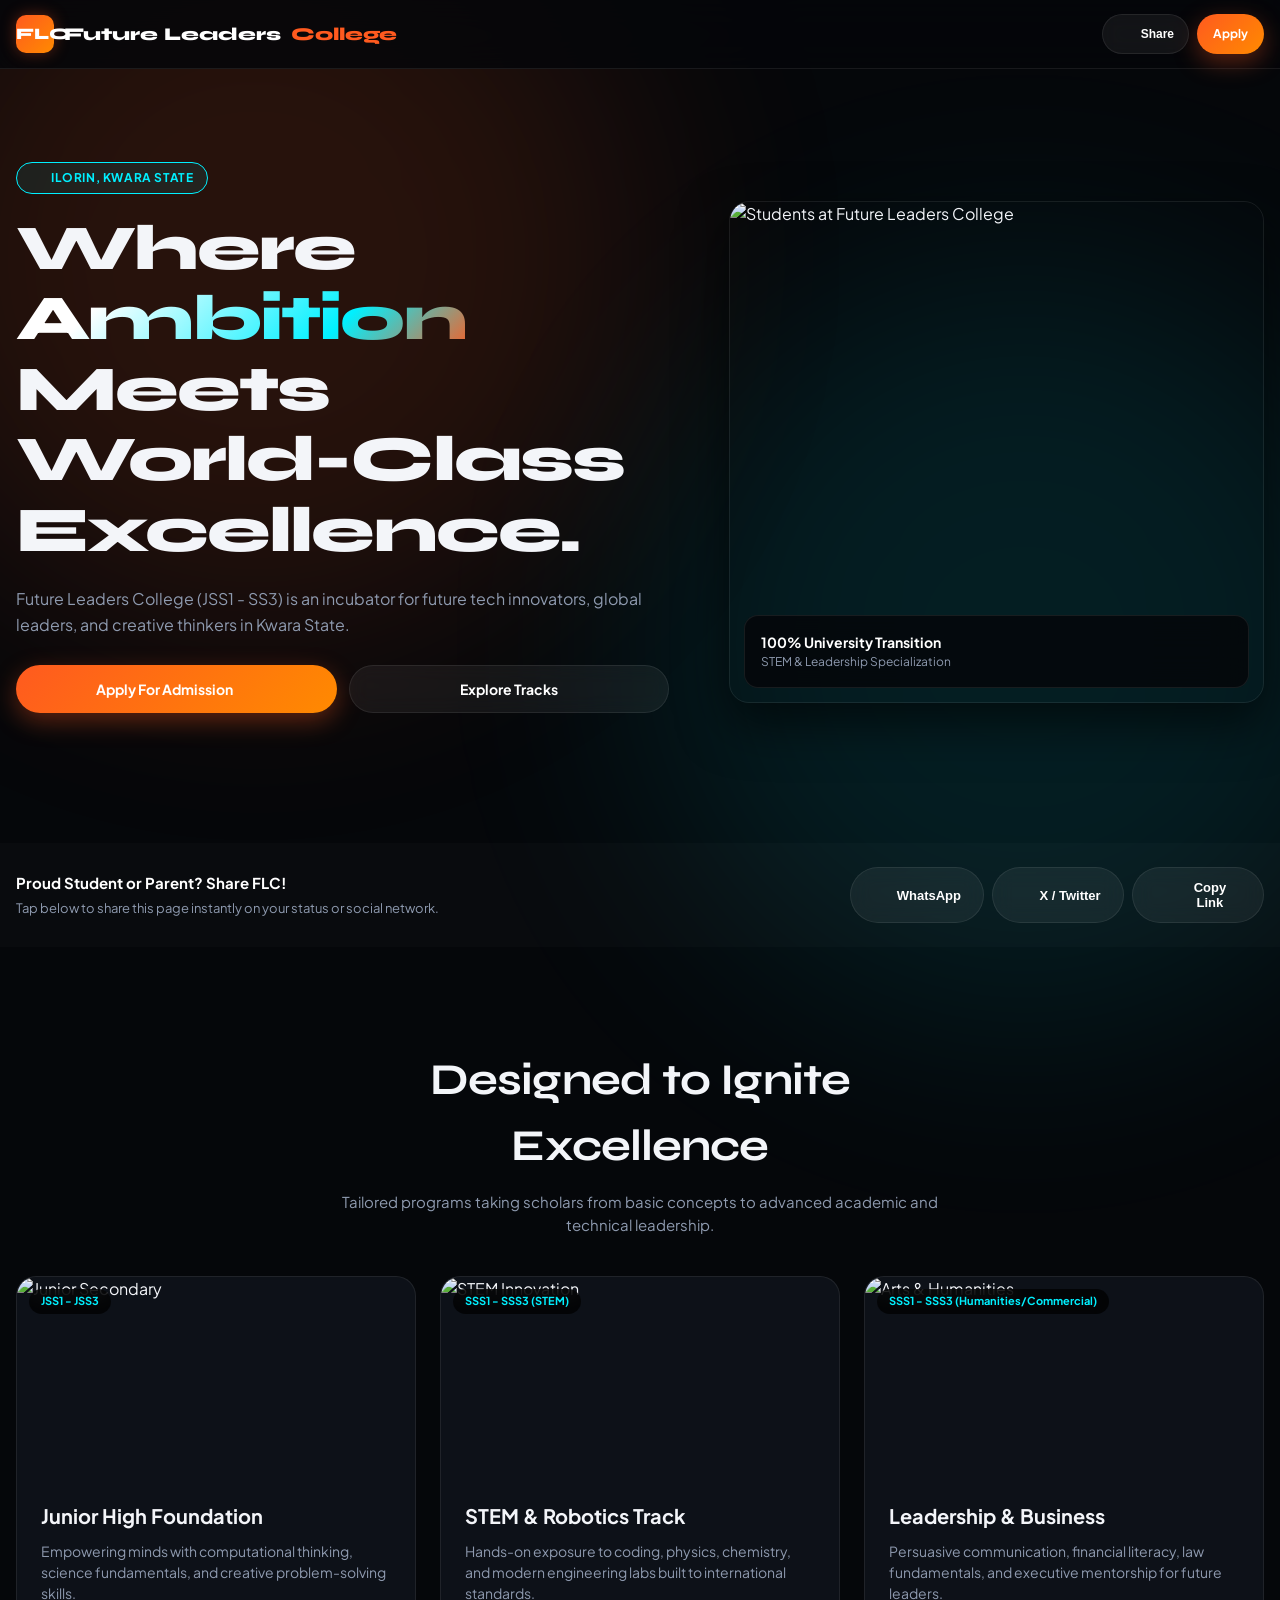
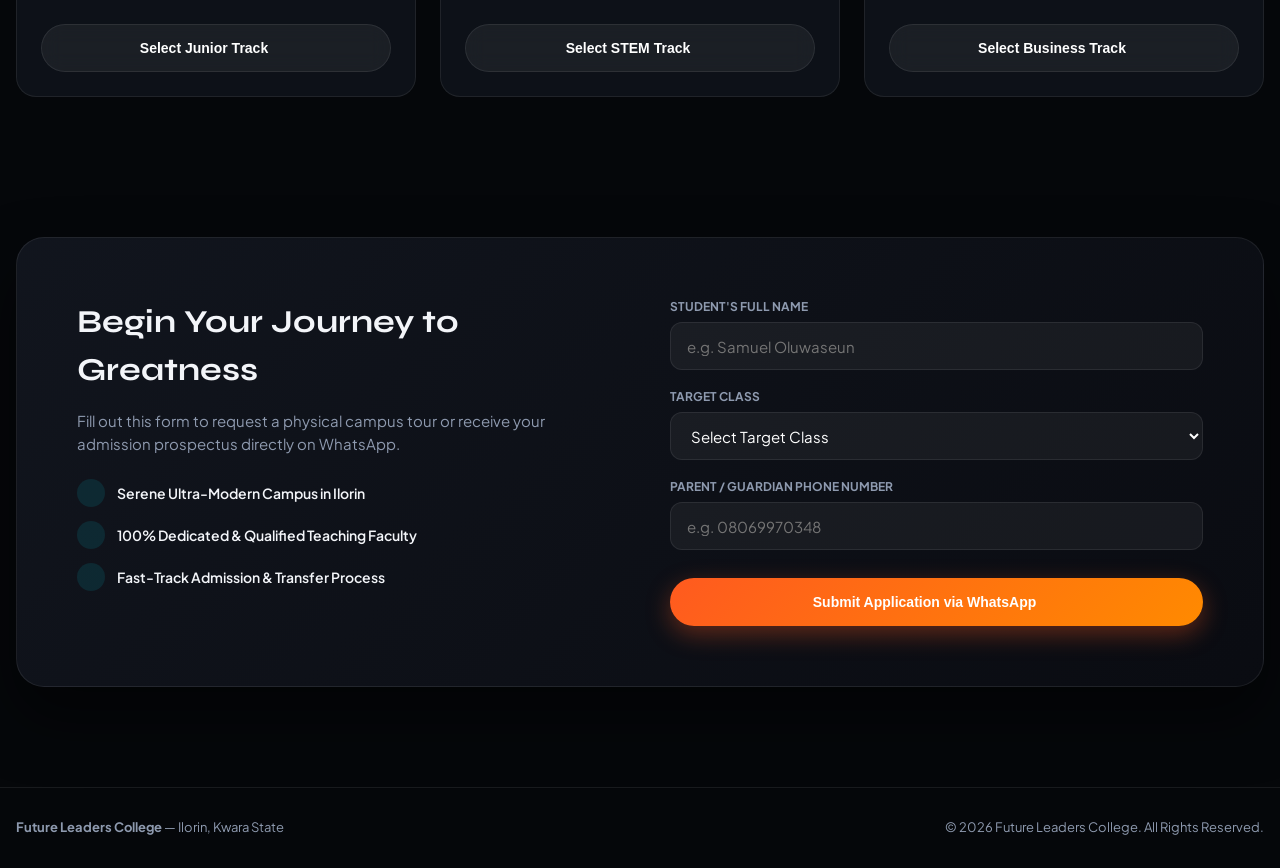
==== commit c0a0e5ae: "Rename inde.html to index.html" ====
--- a/index.html
+++ b/index.html
@@ -2,386 +2,473 @@
 <html lang="en">
 <head>
   <meta charset="UTF-8" />
-  <meta name="viewport" content="width=device-width, initial-scale=1.0" />
-  <meta name="theme-color" content="#0a0a0c" />
-  <meta name="description" content="Future Leaders Academy - Nurturing visionary thinkers, innovators, and leaders in Love Estate, Ilorin, Kwara State." />
-  <title>Future Leaders Academy | Excellence in Education</title>
+  <meta name="viewport" content="width=device-width, initial-scale=1.0, maximum-scale=5.0" />
+  <title>Future Leaders College | Ilorin, Kwara State</title>
+  
+  <!-- Social Media Sharing Meta Tags (WhatsApp, X, Facebook Previews) -->
+  <meta property="og:type" content="website" />
+  <meta property="og:title" content="Future Leaders College | Shapes of Tomorrow" />
+  <meta property="og:description" content="Discover world-class JSS1-SS3 education, advanced STEM labs, and leadership development in Ilorin, Kwara State." />
+  <meta property="og:image" content="https://images.unsplash.com/photo-1523240795612-9a054b0db644?auto=format&fit=crop&w=1200&q=80" />
+
+  <!-- Typography & Lucide Icons -->
   <link rel="preconnect" href="https://fonts.googleapis.com">
   <link rel="preconnect" href="https://fonts.gstatic.com" crossorigin>
   <link href="https://fonts.googleapis.com/css2?family=Plus+Jakarta+Sans:wght@400;500;600;700;800&family=Syne:wght@700;800&display=swap" rel="stylesheet">
+  <script src="https://unpkg.com/lucide@latest"></script>
+
   <style>
     :root {
-      --bg: #070709;
-      --panel: #0f1015;
-      --panel-border: rgba(255, 255, 255, 0.08);
-      --accent: #d4af37;
-      --accent-glow: rgba(212, 175, 55, 0.25);
-      --text: #f0f2f5;
-      --muted: #9ba1b0;
-      --white: #ffffff;
+      --bg-dark: #05070A;
+      --card-bg: rgba(18, 22, 31, 0.7);
+      --card-border: rgba(255, 255, 255, 0.08);
+      --primary: #FF5A1F;
+      --primary-glow: rgba(255, 90, 31, 0.35);
+      --accent: #00F0FF;
+      --accent-glow: rgba(0, 240, 255, 0.25);
+      --text: #F3F5F9;
+      --text-muted: #8E9AAF;
       --radius: 20px;
-      --max: 1240px;
-    }
-
-    * { box-sizing: border-box; }
+      --max-w: 1280px;
+    }
+
+    * { box-sizing: border-box; margin: 0; padding: 0; }
     html { scroll-behavior: smooth; }
     body {
-      margin: 0;
-      background: var(--bg);
+      background-color: var(--bg-dark);
       color: var(--text);
       font-family: 'Plus Jakarta Sans', sans-serif;
       overflow-x: hidden;
-      line-height: 1.6;
-    }
-
-    a { color: inherit; text-decoration: none; }
-    .wrap { width: min(calc(100% - 40px), var(--max)); margin: 0 auto; }
-
-    /* Navigation */
-    .nav {
-      position: fixed;
-      top: 0; left: 0; right: 0;
-      z-index: 100;
-      background: rgba(7, 7, 9, 0.8);
-      backdrop-filter: blur(20px);
-      border-bottom: 1px solid var(--panel-border);
-    }
-    .nav-inner {
-      height: 80px;
-      display: flex;
-      align-items: center;
-      justify-content: space-between;
-    }
+      line-height: 1.5;
+      -webkit-tap-highlight-color: transparent;
+    }
+
+    /* Background Lighting Effects */
+    .glow-orb {
+      position: fixed; border-radius: 50%; filter: blur(120px);
+      z-index: -1; pointer-events: none; opacity: 0.4;
+    }
+    .glow-1 { top: -10vw; left: -10vw; width: 60vw; height: 60vw; background: var(--primary-glow); }
+    .glow-2 { bottom: -10vw; right: -10vw; width: 60vw; height: 60vw; background: var(--accent-glow); }
+
+    .container { width: min(calc(100% - 32px), var(--max-w)); margin: 0 auto; }
+
+    /* Header Navigation */
+    header {
+      position: fixed; top: 0; left: 0; right: 0; z-index: 100;
+      padding: 14px 0; background: rgba(5, 7, 10, 0.85);
+      backdrop-filter: blur(20px); -webkit-backdrop-filter: blur(20px);
+      border-bottom: 1px solid var(--card-border);
+    }
+    .nav-inner { display: flex; justify-content: space-between; align-items: center; }
     .brand {
-      font-family: 'Syne', sans-serif;
-      font-weight: 800;
-      font-size: 20px;
-      letter-spacing: -0.02em;
-      display: flex;
-      align-items: center;
-      gap: 10px;
-    }
-    .brand-icon {
-      width: 36px; height: 36px;
-      background: linear-gradient(135deg, var(--accent), #f3e5ab);
-      border-radius: 10px;
-      display: grid;
-      place-items: center;
-      color: #000;
-      font-weight: 900;
-      font-size: 16px;
-    }
-    .brand span { color: var(--accent); }
-    .nav-links { display: flex; gap: 32px; font-size: 14px; font-weight: 500; color: var(--muted); }
-    .nav-links a:hover { color: var(--white); }
+      display: flex; align-items: center; gap: 10px;
+      font-family: 'Syne', sans-serif; font-size: 18px; font-weight: 800;
+      color: #fff; text-decoration: none;
+    }
+    .brand-mark {
+      width: 38px; height: 38px; background: linear-gradient(135deg, var(--primary), #FF8A00);
+      border-radius: 10px; display: grid; place-items: center; color: #fff;
+      font-weight: 800; font-size: 16px; box-shadow: 0 0 15px var(--primary-glow);
+    }
+    .brand span { color: var(--primary); }
+    .nav-btns { display: flex; gap: 8px; align-items: center; }
+
+    /* Mobile First Interactive Buttons */
     .btn {
-      display: inline-flex;
-      align-items: center;
-      justify-content: center;
-      padding: 12px 24px;
-      border-radius: 999px;
-      font-weight: 700;
-      font-size: 14px;
-      transition: all 0.3s ease;
-      cursor: pointer;
+      display: inline-flex; align-items: center; justify-content: center; gap: 8px;
+      min-height: 48px; padding: 12px 22px; border-radius: 999px;
+      font-weight: 700; font-size: 14px; text-decoration: none;
+      transition: all 0.3s cubic-bezier(0.16, 1, 0.3, 1);
+      cursor: pointer; border: none; touch-action: manipulation;
     }
     .btn-primary {
-      background: linear-gradient(135deg, var(--accent), #b89228);
-      color: #000;
-      box-shadow: 0 10px 30px var(--accent-glow);
-    }
-    .btn-primary:hover { transform: translateY(-2px); box-shadow: 0 15px 35px var(--accent-glow); }
-    .btn-secondary {
-      background: rgba(255, 255, 255, 0.05);
-      border: 1px solid var(--panel-border);
-      color: var(--white);
-    }
-    .btn-secondary:hover { background: rgba(255, 255, 255, 0.1); }
+      background: linear-gradient(135deg, var(--primary), #FF8A00);
+      color: #fff; box-shadow: 0 8px 24px var(--primary-glow);
+    }
+    .btn-primary:active { transform: scale(0.97); }
+    .btn-glass {
+      background: rgba(255, 255, 255, 0.06);
+      color: #fff; border: 1px solid var(--card-border);
+      backdrop-filter: blur(10px);
+    }
+    .btn-glass:active { background: rgba(255, 255, 255, 0.15); }
 
     /* Hero Section */
-    .hero {
-      padding: 180px 0 100px;
-      position: relative;
-      isolation: isolate;
-    }
-    .hero::before {
-      content: '';
-      position: absolute;
-      top: 20%; left: 50%;
-      transform: translate(-50%, -50%);
-      width: 600px; height: 600px;
-      background: radial-gradient(circle, var(--accent-glow) 0%, transparent 70%);
-      z-index: -1;
-      filter: blur(80px);
-    }
-    .hero-badge {
-      display: inline-flex;
-      align-items: center;
-      gap: 8px;
-      padding: 6px 16px;
-      border-radius: 999px;
-      background: rgba(212, 175, 55, 0.1);
-      border: 1px solid rgba(212, 175, 55, 0.3);
-      color: var(--accent);
-      font-size: 12px;
-      font-weight: 700;
-      text-transform: uppercase;
-      letter-spacing: 0.1em;
-      margin-bottom: 24px;
+    .hero { padding: 120px 0 60px; }
+    .hero-grid { display: grid; grid-template-columns: 1fr; gap: 36px; align-items: center; }
+    @media (min-width: 992px) {
+      .hero { padding: 160px 0 80px; }
+      .hero-grid { grid-template-columns: 1.1fr 0.9fr; gap: 60px; }
+    }
+
+    .badge {
+      display: inline-flex; align-items: center; gap: 6px;
+      padding: 6px 14px; border-radius: 999px;
+      background: rgba(0, 240, 255, 0.08); border: 1px solid var(--accent);
+      color: var(--accent); font-size: 12px; font-weight: 700;
+      letter-spacing: 0.05em; text-transform: uppercase; margin-bottom: 20px;
     }
     .hero-title {
       font-family: 'Syne', sans-serif;
-      font-size: clamp(48px, 6vw, 82px);
-      font-weight: 800;
-      line-height: 1.05;
-      letter-spacing: -0.03em;
-      max-width: 900px;
-      margin: 0 0 24px;
-    }
-    .hero-title span {
-      background: linear-gradient(135deg, #fff 30%, var(--accent));
-      -webkit-background-clip: text;
-      -webkit-text-fill-color: transparent;
-    }
-    .hero-desc {
-      font-size: 18px;
-      color: var(--muted);
-      max-width: 640px;
-      margin-bottom: 40px;
-    }
-    .hero-actions { display: flex; gap: 16px; flex-wrap: wrap; }
-
-    /* Stats Section */
-    .stats {
-      display: grid;
-      grid-template-columns: repeat(4, 1fr);
-      gap: 20px;
-      padding: 40px;
-      background: var(--panel);
-      border: 1px solid var(--panel-border);
-      border-radius: var(--radius);
-      margin-top: 60px;
-    }
-    .stat-item b {
-      display: block;
-      font-family: 'Syne', sans-serif;
-      font-size: 36px;
-      color: var(--accent);
-    }
-    .stat-item span { font-size: 13px; color: var(--muted); text-transform: uppercase; letter-spacing: 0.05em; }
-
-    /* Features / Programs */
-    .section { padding: 120px 0; }
-    .section-head { margin-bottom: 60px; }
-    .section-head h2 {
-      font-family: 'Syne', sans-serif;
-      font-size: clamp(36px, 4vw, 54px);
-      letter-spacing: -0.02em;
-      margin: 12px 0 0;
-    }
-    .grid-2 { display: grid; grid-template-columns: repeat(2, 1fr); gap: 24px; }
-    .grid-3 { display: grid; grid-template-columns: repeat(3, 1fr); gap: 24px; }
-
-    .card {
-      background: var(--panel);
-      border: 1px solid var(--panel-border);
-      border-radius: var(--radius);
-      padding: 40px;
-      transition: transform 0.3s ease, border-color 0.3s ease;
-      position: relative;
-      overflow: hidden;
-    }
-    .card:hover {
-      transform: translateY(-5px);
-      border-color: rgba(212, 175, 55, 0.4);
-    }
-    .card-tag {
-      font-size: 12px;
-      font-weight: 700;
-      color: var(--accent);
-      text-transform: uppercase;
-      letter-spacing: 0.1em;
-      margin-bottom: 12px;
-    }
-    .card h3 {
-      font-family: 'Syne', sans-serif;
-      font-size: 26px;
-      margin: 0 0 16px;
-    }
-    .card p { color: var(--muted); font-size: 15px; margin: 0; }
-
-    /* Location Highlight */
-    .location-box {
-      background: linear-gradient(135deg, rgba(212, 175, 55, 0.08) 0%, rgba(15, 16, 21, 0.8) 100%);
-      border: 1px solid rgba(212, 175, 55, 0.2);
-      border-radius: var(--radius);
-      padding: 60px;
-      display: grid;
-      grid-template-columns: 1fr 1fr;
-      gap: 40px;
-      align-items: center;
-    }
+      font-size: clamp(34px, 7vw, 64px);
+      font-weight: 800; line-height: 1.1;
+      letter-spacing: -0.03em; margin-bottom: 20px;
+    }
+    .hero-title .gradient-text {
+      background: linear-gradient(135deg, #fff 20%, var(--accent) 70%, var(--primary) 100%);
+      -webkit-background-clip: text; -webkit-text-fill-color: transparent;
+    }
+    .hero-p {
+      color: var(--text-muted); font-size: 16px; line-height: 1.6;
+      margin-bottom: 28px;
+    }
+    .hero-ctas { display: flex; gap: 12px; flex-wrap: wrap; margin-bottom: 30px; }
+    .hero-ctas .btn { flex: 1 1 180px; }
+
+    /* Hero Media Container */
+    .hero-img-box {
+      position: relative; border-radius: var(--radius); overflow: hidden;
+      border: 1px solid var(--card-border); box-shadow: 0 20px 50px rgba(0, 0, 0, 0.6);
+    }
+    .hero-img-box img { width: 100%; height: 380px; object-fit: cover; display: block; }
+    @media (min-width: 992px) { .hero-img-box img { height: 500px; } }
+
+    .hero-overlay-tag {
+      position: absolute; bottom: 14px; left: 14px; right: 14px;
+      padding: 16px; background: rgba(5, 7, 10, 0.85);
+      backdrop-filter: blur(16px); border-radius: 14px;
+      border: 1px solid var(--card-border);
+      display: flex; justify-content: space-between; align-items: center;
+    }
+
+    /* Social Sharing Section */
+    .viral-bar {
+      padding: 24px 0; border-y: 1px solid var(--card-border);
+      background: rgba(255, 255, 255, 0.02); margin: 20px 0 60px;
+    }
+    .viral-flex { display: flex; flex-direction: column; gap: 16px; }
+    @media (min-width: 768px) { .viral-flex { flex-direction: row; justify-content: space-between; align-items: center; } }
+    .viral-text h4 { font-size: 15px; font-weight: 700; color: #fff; margin-bottom: 4px; }
+    .viral-text p { font-size: 13px; color: var(--text-muted); }
+    .share-buttons { display: flex; gap: 8px; flex-wrap: wrap; }
+    .share-buttons .btn { flex: 1 1 120px; font-size: 13px; }
+
+    /* Tracks Grid */
+    .section-title { text-align: center; max-width: 650px; margin: 0 auto 40px; }
+    .section-title h2 {
+      font-family: 'Syne', sans-serif; font-size: clamp(28px, 5vw, 44px);
+      letter-spacing: -0.02em; margin-bottom: 12px;
+    }
+    .section-title p { color: var(--text-muted); font-size: 15px; }
+
+    .grid-3 { display: grid; grid-template-columns: 1fr; gap: 24px; }
+    @media (min-width: 768px) { .grid-3 { grid-template-columns: repeat(2, 1fr); } }
+    @media (min-width: 1024px) { .grid-3 { grid-template-columns: repeat(3, 1fr); } }
+
+    .feature-card {
+      background: var(--card-bg); border: 1px solid var(--card-border);
+      border-radius: var(--radius); overflow: hidden; display: flex; flex-direction: column;
+    }
+    .card-img { height: 200px; width: 100%; position: relative; }
+    .card-img img { width: 100%; height: 100%; object-fit: cover; }
+    .card-badge {
+      position: absolute; top: 12px; left: 12px;
+      background: rgba(0, 0, 0, 0.75); backdrop-filter: blur(8px);
+      padding: 4px 12px; border-radius: 999px; font-size: 11px; font-weight: 700; color: var(--accent);
+    }
+    .card-body { padding: 24px; flex: 1; display: flex; flex-direction: column; }
+    .card-body h3 { font-size: 20px; font-weight: 700; margin-bottom: 10px; }
+    .card-body p { color: var(--text-muted); font-size: 14px; margin-bottom: 20px; flex: 1; line-height: 1.5; }
+
+    /* Admission Form */
+    .apply-section { padding: 60px 0 100px; }
+    .form-wrapper {
+      background: linear-gradient(135deg, rgba(18, 22, 31, 0.95), rgba(10, 12, 18, 0.98));
+      border: 1px solid var(--card-border); border-radius: 28px;
+      padding: 30px 20px; display: grid; grid-template-columns: 1fr; gap: 36px;
+      box-shadow: 0 30px 60px rgba(0,0,0,0.5);
+    }
+    @media (min-width: 992px) { .form-wrapper { padding: 60px; grid-template-columns: 1fr 1fr; gap: 60px; } }
+
+    .form-info h2 { font-family: 'Syne', sans-serif; font-size: 32px; margin-bottom: 16px; }
+    .form-info p { color: var(--text-muted); font-size: 15px; margin-bottom: 24px; }
+    .perks-list { display: flex; flex-direction: column; gap: 14px; }
+    .perk-item { display: flex; align-items: center; gap: 12px; font-size: 14px; font-weight: 600; }
+    .perk-icon {
+      width: 28px; height: 28px; border-radius: 50%; background: rgba(0, 240, 255, 0.1);
+      color: var(--accent); display: grid; place-items: center; flex-shrink: 0;
+    }
+
+    form { display: flex; flex-direction: column; gap: 18px; }
+    .input-group { display: flex; flex-direction: column; gap: 6px; }
+    .input-group label { font-size: 12px; font-weight: 700; color: var(--text-muted); text-transform: uppercase; }
+    .input-group input, .input-group select {
+      background: rgba(255, 255, 255, 0.05); border: 1px solid var(--card-border);
+      border-radius: 12px; min-height: 48px; padding: 0 16px; color: #fff; font-family: inherit; font-size: 15px;
+      outline: none; transition: border-color 0.3s ease;
+    }
+    .input-group input:focus, .input-group select:focus {
+      border-color: var(--primary); background: rgba(255, 255, 255, 0.08);
+    }
+    .input-group select option { background: #0c0e14; color: #fff; }
 
     /* Footer */
-    footer {
-      border-top: 1px solid var(--panel-border);
-      padding: 60px 0;
-      color: var(--muted);
-      font-size: 14px;
-    }
-    .footer-inner {
-      display: flex;
-      justify-content: space-between;
-      align-items: center;
-      flex-wrap: wrap;
-      gap: 20px;
-    }
-
-    @media (max-width: 900px) {
-      .nav-links { display: none; }
-      .grid-2, .grid-3, .stats, .location-box { grid-template-columns: 1fr; }
-      .stats { gap: 30px; }
-      .hero { padding-top: 140px; }
-    }
+    footer { border-top: 1px solid var(--card-border); padding: 30px 0; color: var(--text-muted); font-size: 13px; }
+    .footer-flex { display: flex; flex-direction: column; gap: 12px; text-align: center; }
+    @media (min-width: 768px) { .footer-flex { flex-direction: row; justify-content: space-between; text-align: left; } }
   </style>
 </head>
 <body>
 
-  <!-- Header -->
-  <nav class="nav">
-    <div class="wrap nav-inner">
+  <div class="glow-orb glow-1"></div>
+  <div class="glow-orb glow-2"></div>
+
+  <!-- Mobile-Friendly Header -->
+  <header>
+    <div class="container nav-inner">
       <a href="#" class="brand">
-        <div class="brand-icon">F</div>
-        Future Leaders <span>Academy</span>
+        <div class="brand-mark">FLC</div>
+        Future Leaders <span>College</span>
       </a>
-      <div class="nav-links">
-        <a href="#about">Philosophy</a>
-        <a href="#academies">Academics</a>
-        <a href="#campus">Campus</a>
-        <a href="#admissions">Admissions</a>
-      </div>
-      <a href="#admissions" class="btn btn-primary">Portal Access</a>
-    </div>
-  </nav>
+      <div class="nav-btns">
+        <button class="btn btn-glass" style="min-height:40px; padding: 8px 14px; font-size: 12px;" onclick="shareWebsite()">
+          <i data-lucide="share-2" style="width: 16px;"></i> Share
+        </button>
+        <a href="#apply" class="btn btn-primary" style="min-height:40px; padding: 8px 16px; font-size: 12px;">Apply</a>
+      </div>
+    </div>
+  </header>
 
   <!-- Hero Section -->
   <section class="hero">
-    <div class="wrap">
-      <div class="hero-badge">Excellence in Kwara State</div>
-      <h1 class="hero-title">Architects of <span>Intellectual Mastery</span> & Moral Integrity.</h1>
-      <p class="hero-desc">
-        Welcome to Future Leaders Academy. We engineer an environment where academic rigor meets modern leadership development, preparing students to command global opportunities.
-      </p>
-      <div class="hero-actions">
-        <a href="#admissions" class="btn btn-primary">Apply for Admission</a>
-        <a href="#academies" class="btn btn-secondary">Explore Academics</a>
-      </div>
-
-      <div class="stats">
-        <div class="stat-item">
-          <b>100%</b>
-          <span>WAEC/NECO Success Rate</span>
-        </div>
-        <div class="stat-item">
-          <b>15:1</b>
-          <span>Student-Faculty Ratio</span>
-        </div>
-        <div class="stat-item">
-          <b>STEM+</b>
-          <span>Integrated Curriculum</span>
-        </div>
-        <div class="stat-item">
-          <b>Global</b>
-          <span>Leadership Track</span>
+    <div class="container hero-grid">
+      <div class="hero-content">
+        <div class="badge"><i data-lucide="map-pin" style="width: 14px;"></i> Ilorin, Kwara State</div>
+        <h1 class="hero-title">Where <span class="gradient-text">Ambition</span> Meets World-Class Excellence.</h1>
+        <p class="hero-p">
+          Future Leaders College (JSS1 - SS3) is an incubator for future tech innovators, global leaders, and creative thinkers in Kwara State.
+        </p>
+        <div class="hero-ctas">
+          <a href="#apply" class="btn btn-primary">Apply For Admission <i data-lucide="arrow-right" style="width: 16px;"></i></a>
+          <a href="#programs" class="btn btn-glass">Explore Tracks</a>
+        </div>
+      </div>
+
+      <div class="hero-visual">
+        <div class="hero-img-box">
+          <img src="https://images.unsplash.com/photo-1523240795612-9a054b0db644?auto=format&fit=crop&w=1200&q=80" alt="Students at Future Leaders College" />
+          <div class="hero-overlay-tag">
+            <div>
+              <h4 style="font-size: 14px; color: #fff;">100% University Transition</h4>
+              <p style="font-size: 12px; color: var(--text-muted);">STEM & Leadership Specialization</p>
+            </div>
+            <i data-lucide="award" style="color: var(--accent); width: 24px; height: 24px;"></i>
+          </div>
         </div>
       </div>
     </div>
   </section>
 
-  <!-- Academic Wings -->
-  <section class="section" id="academies">
-    <div class="wrap">
-      <div class="section-head">
-        <div class="hero-badge">Academic Structure</div>
-        <h2>Designed for Complete Cognitive Evolution.</h2>
-      </div>
-
-      <div class="grid-2">
-        <div class="card">
-          <div class="card-tag">Foundational Mastery</div>
-          <h3>Junior Secondary School (JSS 1 - 3)</h3>
-          <p>Building disciplined study habits, logical critical thinking, and fundamental competence across sciences, arts, and digital literacy. Preparing students seamlessly for senior specialization.</p>
-        </div>
-
-        <div class="card">
-          <div class="card-tag">Advanced Specialization</div>
-          <h3>Senior Secondary School (SSS 1 - 3)</h3>
-          <p>Rigorous preparation across Science, Technology, Commercial, and Humanities tracks. Designed to guarantee distinction in SSCE, UTME, and international entrance qualifications.</p>
+  <!-- Student Viral Sharing Engine -->
+  <div class="viral-bar">
+    <div class="container viral-flex">
+      <div class="viral-text">
+        <h4>Proud Student or Parent? Share FLC!</h4>
+        <p>Tap below to share this page instantly on your status or social network.</p>
+      </div>
+      <div class="share-buttons">
+        <button class="btn btn-glass" onclick="shareToWhatsApp('I just explored Future Leaders College, Ilorin! Check out their world-class campus:')">
+          <i data-lucide="message-circle" style="color: #25D366; width: 16px;"></i> WhatsApp
+        </button>
+        <button class="btn btn-glass" onclick="shareToTwitter('Discover Future Leaders College, Ilorin. Shaping the next generation of leaders!')">
+          <i data-lucide="twitter" style="color: #1DA1F2; width: 16px;"></i> X / Twitter
+        </button>
+        <button class="btn btn-glass" onclick="copyPageLink()">
+          <i data-lucide="copy" style="width: 16px;"></i> Copy Link
+        </button>
+      </div>
+    </div>
+  </div>
+
+  <!-- Academic Tracks -->
+  <section id="programs" style="padding: 40px 0 80px;">
+    <div class="container">
+      <div class="section-title">
+        <h2>Designed to Ignite Excellence</h2>
+        <p>Tailored programs taking scholars from basic concepts to advanced academic and technical leadership.</p>
+      </div>
+
+      <div class="grid-3">
+        <div class="feature-card">
+          <div class="card-img">
+            <img src="https://images.unsplash.com/photo-1509062522246-3755977927d7?auto=format&fit=crop&w=800&q=80" alt="Junior Secondary" />
+            <span class="card-badge">JSS1 - JSS3</span>
+          </div>
+          <div class="card-body">
+            <h3>Junior High Foundation</h3>
+            <p>Empowering minds with computational thinking, science fundamentals, and creative problem-solving skills.</p>
+            <button class="btn btn-glass" onclick="applyTrack('Junior Secondary School (JSS)')">
+              Select Junior Track <i data-lucide="chevron-right" style="width: 16px;"></i>
+            </button>
+          </div>
+        </div>
+
+        <div class="feature-card">
+          <div class="card-img">
+            <img src="https://images.unsplash.com/photo-1581092160607-ee22621dd758?auto=format&fit=crop&w=800&q=80" alt="STEM Innovation" />
+            <span class="card-badge">SSS1 - SSS3 (STEM)</span>
+          </div>
+          <div class="card-body">
+            <h3>STEM & Robotics Track</h3>
+            <p>Hands-on exposure to coding, physics, chemistry, and modern engineering labs built to international standards.</p>
+            <button class="btn btn-glass" onclick="applyTrack('Senior Secondary STEM')">
+              Select STEM Track <i data-lucide="chevron-right" style="width: 16px;"></i>
+            </button>
+          </div>
+        </div>
+
+        <div class="feature-card">
+          <div class="card-img">
+            <img src="https://images.unsplash.com/photo-1577896851231-70ef18881754?auto=format&fit=crop&w=800&q=80" alt="Arts & Humanities" />
+            <span class="card-badge">SSS1 - SSS3 (Humanities/Commercial)</span>
+          </div>
+          <div class="card-body">
+            <h3>Leadership & Business</h3>
+            <p>Persuasive communication, financial literacy, law fundamentals, and executive mentorship for future leaders.</p>
+            <button class="btn btn-glass" onclick="applyTrack('Senior Secondary Humanities/Commercial')">
+              Select Business Track <i data-lucide="chevron-right" style="width: 16px;"></i>
+            </button>
+          </div>
         </div>
       </div>
     </div>
   </section>
 
-  <!-- Why Future Leaders -->
-  <section class="section" id="about" style="background: rgba(255,255,255,0.01);">
-    <div class="wrap">
-      <div class="section-head">
-        <div class="hero-badge">The FLA Standard</div>
-        <h2>A Blueprint Beyond Standard Education.</h2>
-      </div>
-
-      <div class="grid-3">
-        <div class="card">
-          <h3>Advanced STEM Labs</h3>
-          <p>Hands-on experimental learning across Physics, Chemistry, Biology, and Computer Engineering facilities built to global benchmarks.</p>
-        </div>
-        <div class="card">
-          <h3>Leadership & Ethics</h3>
-          <p>A structured mentorship program instilling emotional intelligence, public speaking, decision-making, and high moral standards.</p>
-        </div>
-        <div class="card">
-          <h3>Digital Future Skills</h3>
-          <p>Every student undergoes practical exposure to coding, robotics, analytical reasoning, and digital creation skills.</p>
-        </div>
-      </div>
-    </div>
-  </section>
-
-  <!-- Location Section -->
-  <section class="section" id="campus">
-    <div class="wrap">
-      <div class="location-box">
-        <div>
-          <div class="hero-badge">Serene Environment</div>
-          <h2 style="font-family: 'Syne', sans-serif; font-size: 38px; margin: 12px 0 16px;">Located in the Heart of Kwara State.</h2>
-          <p style="color: var(--muted); margin-bottom: 24px;">Our ultra-modern campus provides a secure, distraction-free environment ideal for mental focus, character formation, and collaborative learning.</p>
-          <a href="#admissions" class="btn btn-primary">Schedule a Campus Visit</a>
-        </div>
-        <div style="background: var(--panel); padding: 30px; border-radius: 16px; border: 1px solid var(--panel-border);">
-          <h4 style="margin: 0 0 12px; font-size: 18px; color: var(--accent);">Campus Address</h4>
-          <p style="color: var(--text); margin: 0 0 20px;">
-            <strong>Future Leaders Academy</strong><br>
-            Love Estate, Ilorin,<br>
-            Kwara State, Nigeria.
-          </p>
-          <h4 style="margin: 0 0 12px; font-size: 18px; color: var(--accent);">Admissions Office</h4>
-          <p style="color: var(--muted); margin: 0;">Inquiries: admissions@futureleaders.edu.ng</p>
-        </div>
+  <!-- Admission Form with WhatsApp Direct Route -->
+  <section class="apply-section" id="apply">
+    <div class="container">
+      <div class="form-wrapper">
+        <div class="form-info">
+          <h2>Begin Your Journey to Greatness</h2>
+          <p>Fill out this form to request a physical campus tour or receive your admission prospectus directly on WhatsApp.</p>
+          
+          <div class="perks-list">
+            <div class="perk-item">
+              <div class="perk-icon"><i data-lucide="check" style="width: 16px;"></i></div>
+              <span>Serene Ultra-Modern Campus in Ilorin</span>
+            </div>
+            <div class="perk-item">
+              <div class="perk-icon"><i data-lucide="check" style="width: 16px;"></i></div>
+              <span>100% Dedicated & Qualified Teaching Faculty</span>
+            </div>
+            <div class="perk-item">
+              <div class="perk-icon"><i data-lucide="check" style="width: 16px;"></i></div>
+              <span>Fast-Track Admission & Transfer Process</span>
+            </div>
+          </div>
+        </div>
+
+        <form id="admissionForm" onsubmit="handleFormSubmit(event)">
+          <div class="input-group">
+            <label>Student's Full Name</label>
+            <input type="text" id="studentName" placeholder="e.g. Samuel Oluwaseun" required />
+          </div>
+
+          <div class="input-group">
+            <label>Target Class</label>
+            <select id="classApplied" required>
+              <option value="">Select Target Class</option>
+              <option value="JSS 1">JSS 1</option>
+              <option value="JSS 2">JSS 2</option>
+              <option value="JSS 3">JSS 3</option>
+              <option value="SSS 1 (Science/STEM)">SSS 1 (Science/STEM)</option>
+              <option value="SSS 1 (Arts/Commercial)">SSS 1 (Arts/Commercial)</option>
+              <option value="SSS 2">SSS 2</option>
+            </select>
+          </div>
+
+          <div class="input-group">
+            <label>Parent / Guardian Phone Number</label>
+            <input type="tel" id="parentPhone" placeholder="e.g. 08069970348" required />
+          </div>
+
+          <button type="submit" class="btn btn-primary" style="width: 100%; margin-top: 10px;">
+            Submit Application via WhatsApp <i data-lucide="send" style="width: 16px;"></i>
+          </button>
+        </form>
       </div>
     </div>
   </section>
 
   <!-- Footer -->
   <footer>
-    <div class="wrap footer-inner">
+    <div class="container footer-flex">
       <div>
-        © 2026 Future Leaders Academy. All Rights Reserved.
+        <strong>Future Leaders College</strong> — Ilorin, Kwara State
       </div>
       <div>
-        Love Estate, Ilorin, Kwara State.
+        © 2026 Future Leaders College. All Rights Reserved.
       </div>
     </div>
   </footer>
 
+  <!-- Scripts -->
+  <script>
+    lucide.createIcons();
+
+    // Dedicated School WhatsApp Number
+    const SCHOOL_WHATSAPP = "2348069970348";
+
+    function shareToWhatsApp(customText) {
+      const pageUrl = window.location.href;
+      const message = `${customText} ${pageUrl}`;
+      window.open(`https://api.whatsapp.com/send?text=${encodeURIComponent(message)}`, '_blank');
+    }
+
+    function shareToTwitter(customText) {
+      const pageUrl = window.location.href;
+      window.open(`https://twitter.com/intent/tweet?text=${encodeURIComponent(customText)}&url=${encodeURIComponent(pageUrl)}`, '_blank');
+    }
+
+    function shareWebsite() {
+      if (navigator.share) {
+        navigator.share({
+          title: 'Future Leaders College, Ilorin',
+          text: 'Explore Future Leaders College, Ilorin — Shaping future innovators!',
+          url: window.location.href,
+        }).catch(console.error);
+      } else {
+        copyPageLink();
+      }
+    }
+
+    function copyPageLink() {
+      navigator.clipboard.writeText(window.location.href);
+      alert('Link copied to clipboard! You can now paste and share on your status or social media.');
+    }
+
+    function applyTrack(trackName) {
+      const selectElem = document.getElementById('classApplied');
+      for (let option of selectElem.options) {
+        if (option.text.includes(trackName) || option.value.includes(trackName)) {
+          option.selected = true;
+          break;
+        }
+      }
+      document.getElementById('apply').scrollIntoView({ behavior: 'smooth' });
+    }
+
+    function handleFormSubmit(e) {
+      e.preventDefault();
+      const name = document.getElementById('studentName').value;
+      const targetClass = document.getElementById('classApplied').value;
+      const phone = document.getElementById('parentPhone').value;
+
+      const message = `Hello Admissions Team! I would like to inquire about admission into Future Leaders College, Ilorin.%0A%0A*Student Name:* ${encodeURIComponent(name)}%0A*Target Class:* ${encodeURIComponent(targetClass)}%0A*Parent Contact:* ${encodeURIComponent(phone)}`;
+
+      window.open(`https://wa.me/${SCHOOL_WHATSAPP}?text=${message}`, '_blank');
+    }
+  </script>
 </body>
 </html>
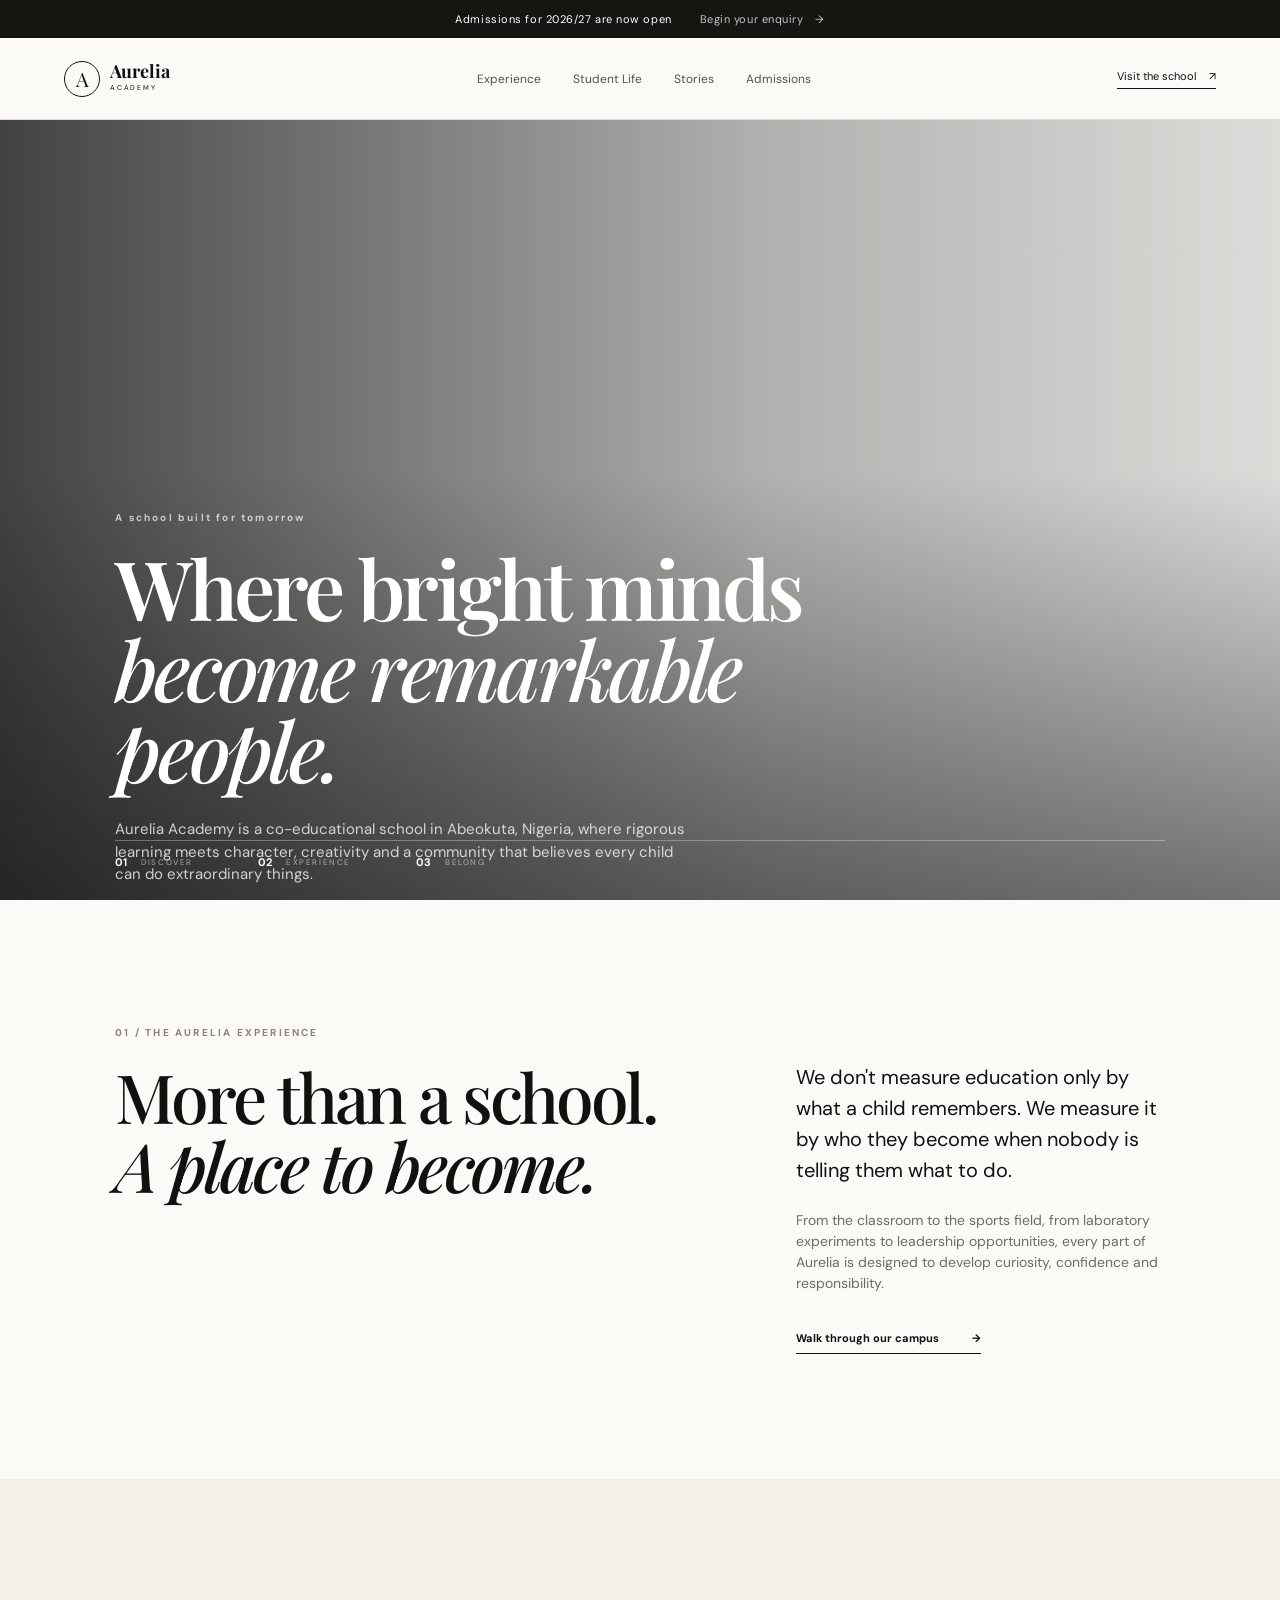
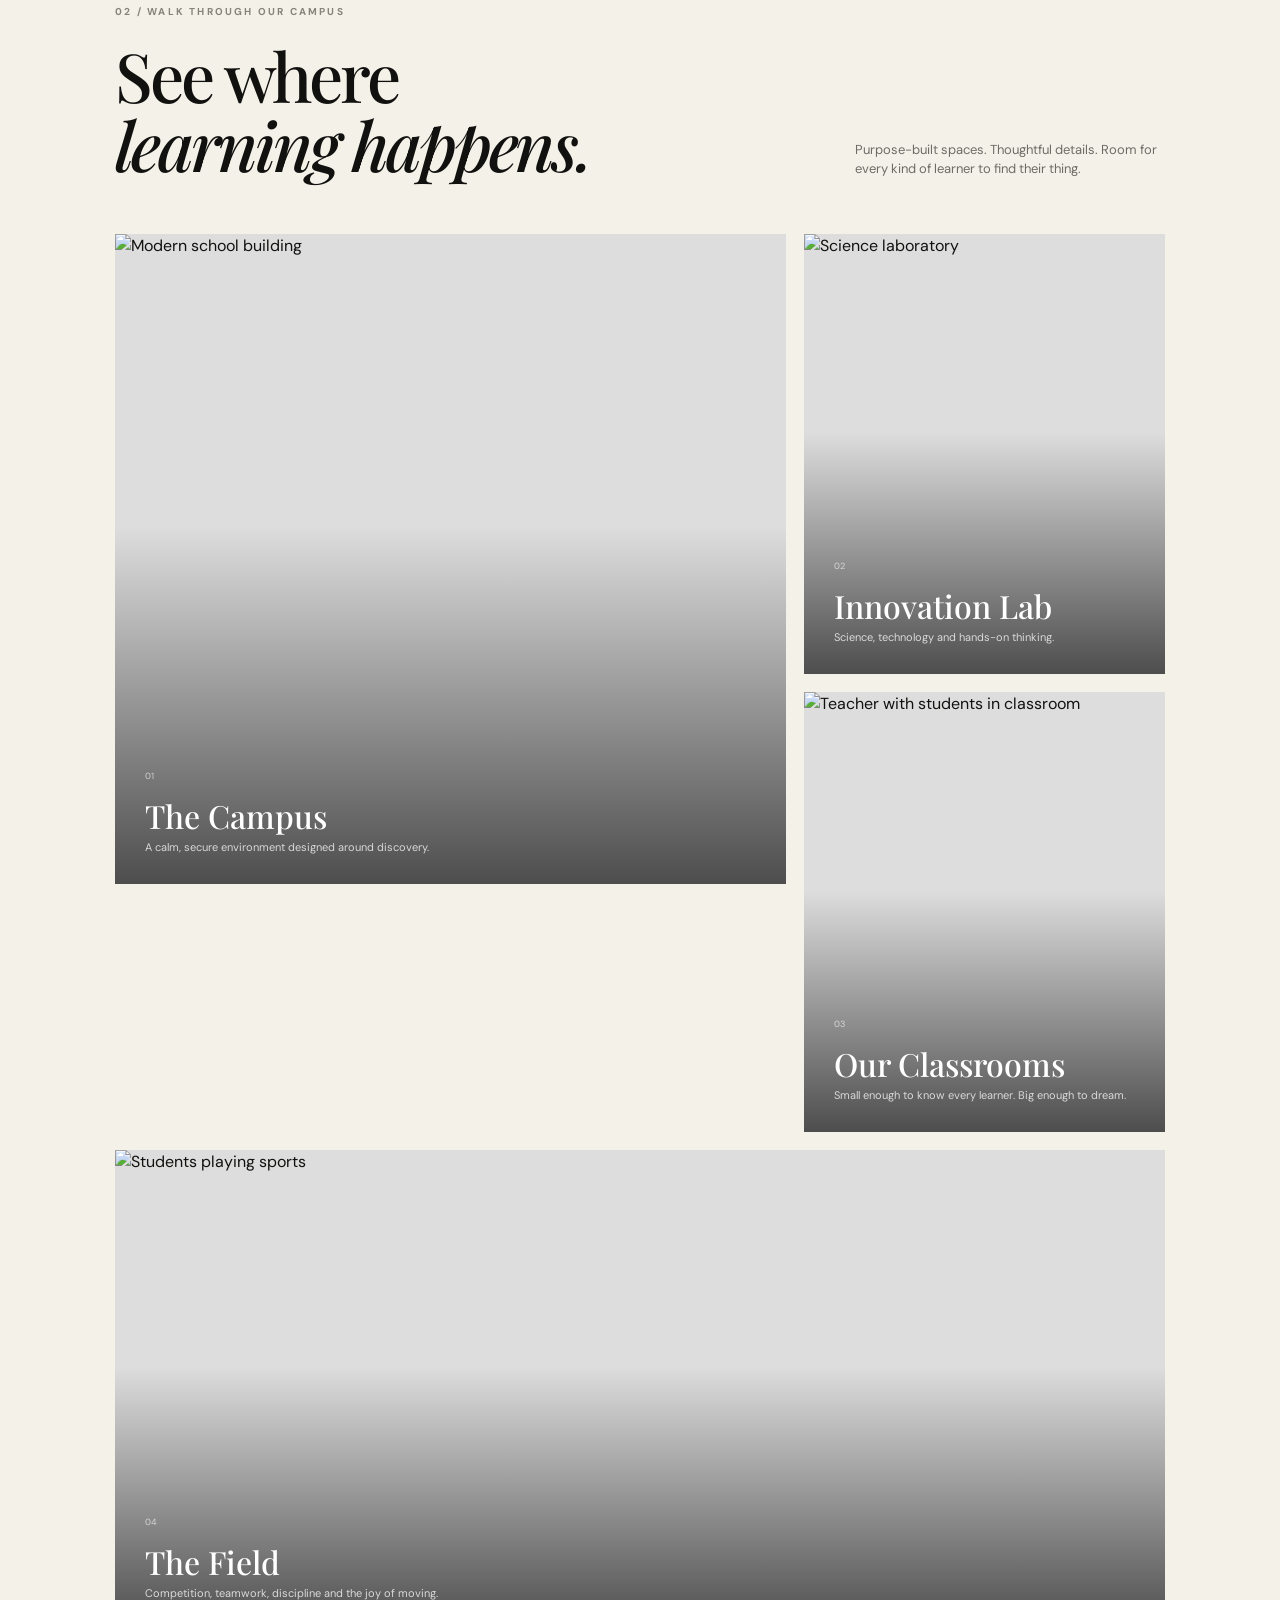
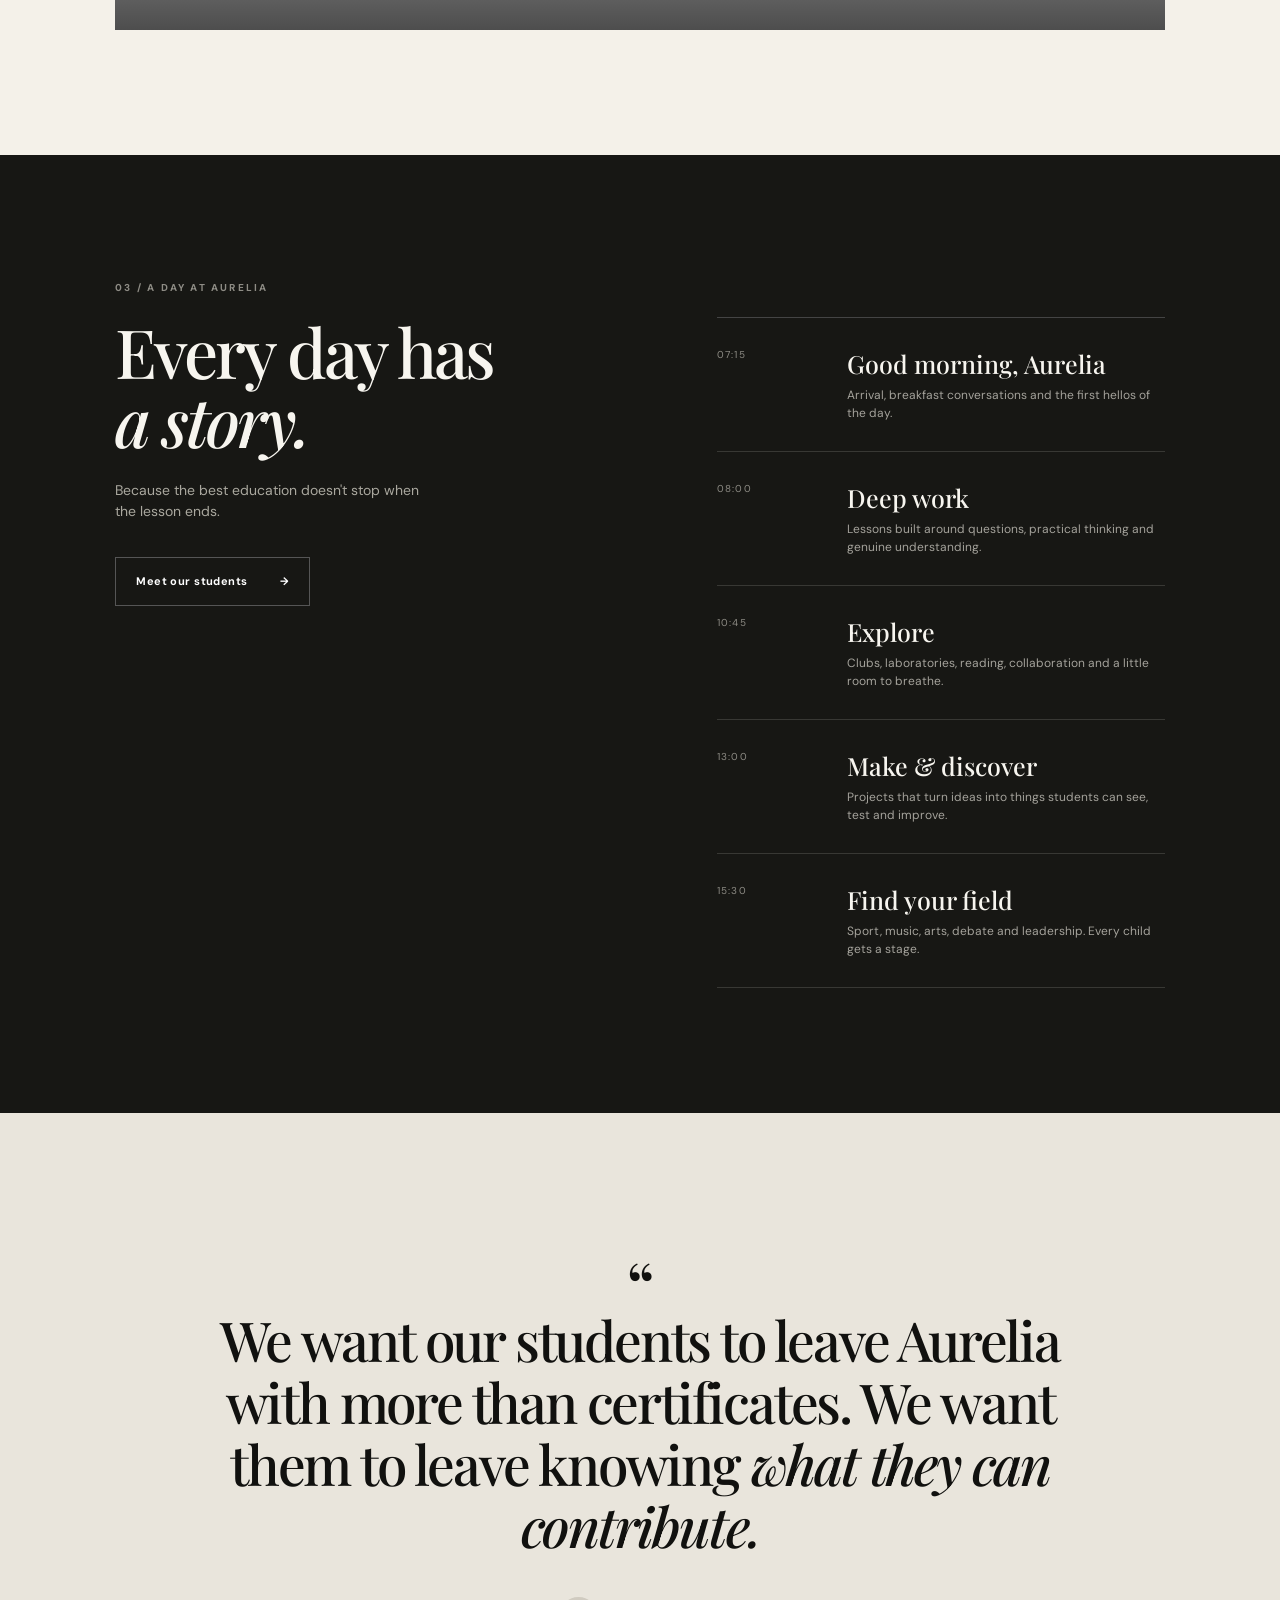
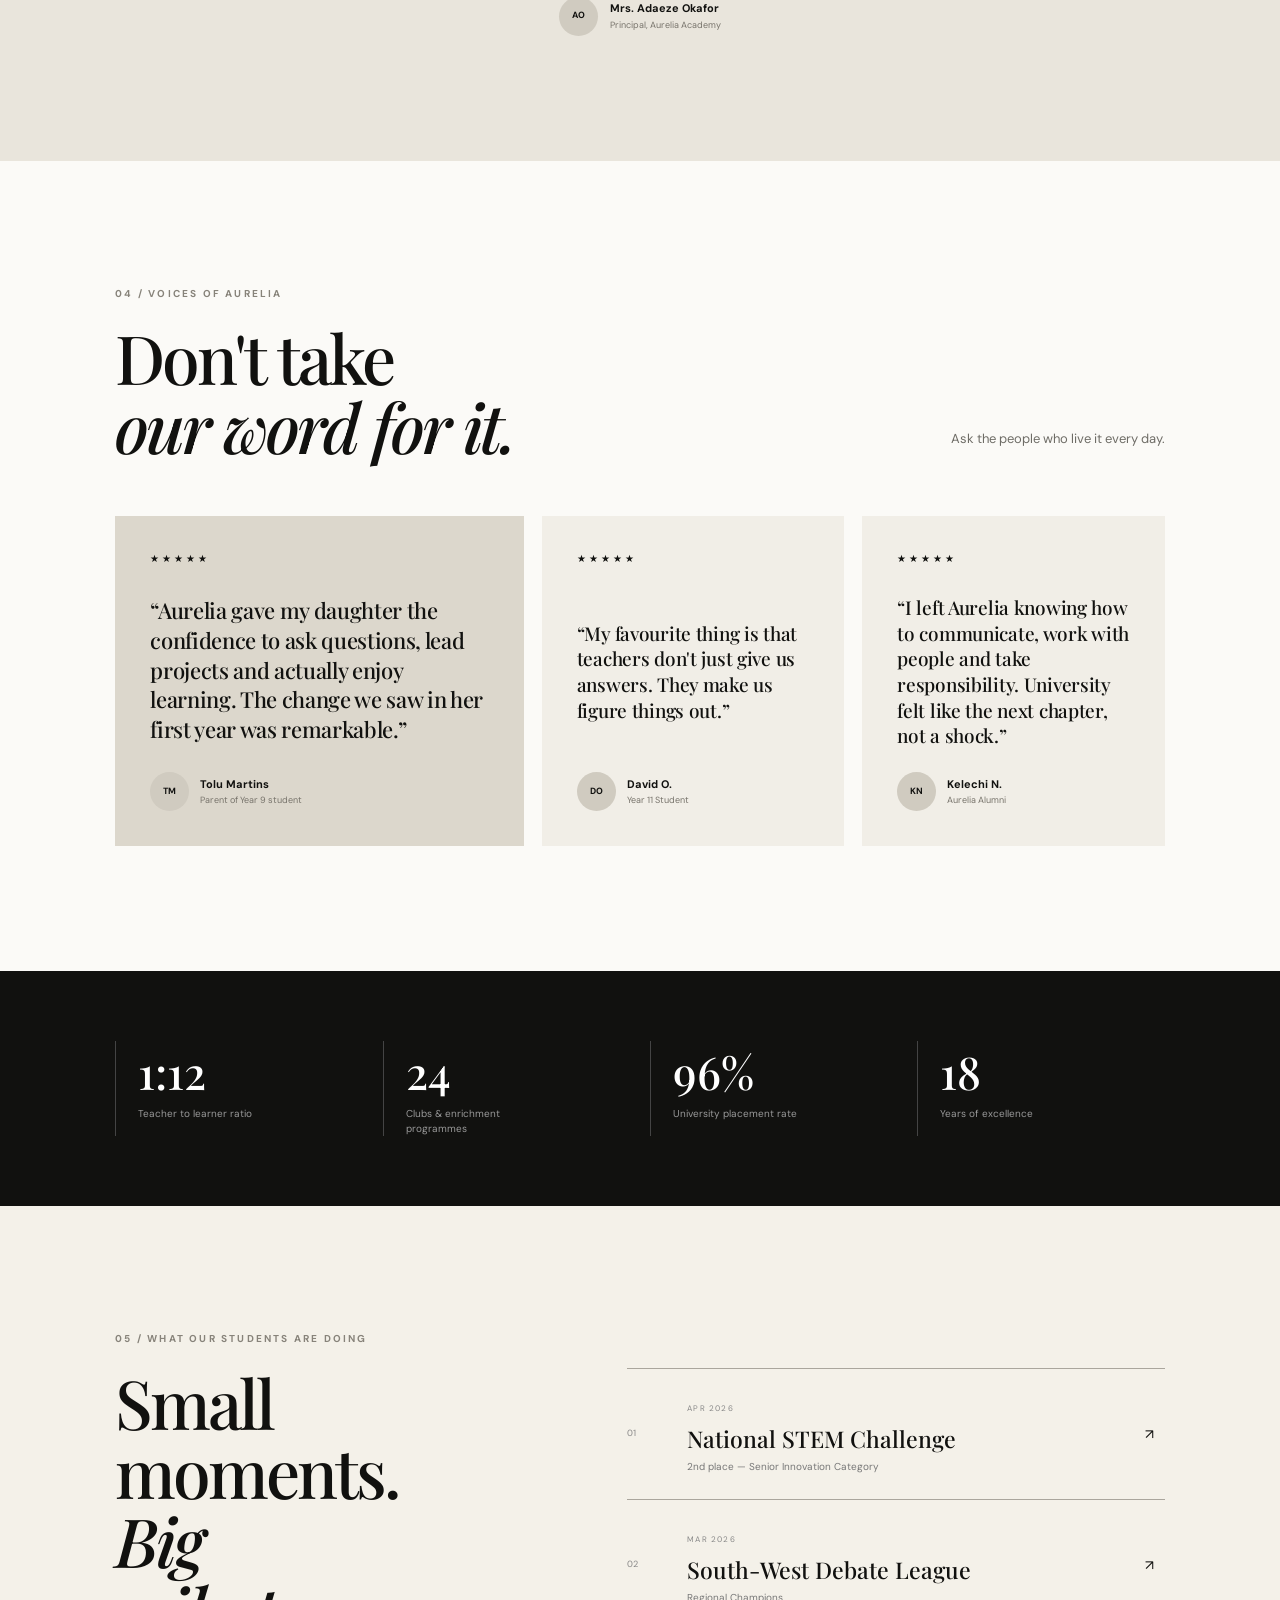
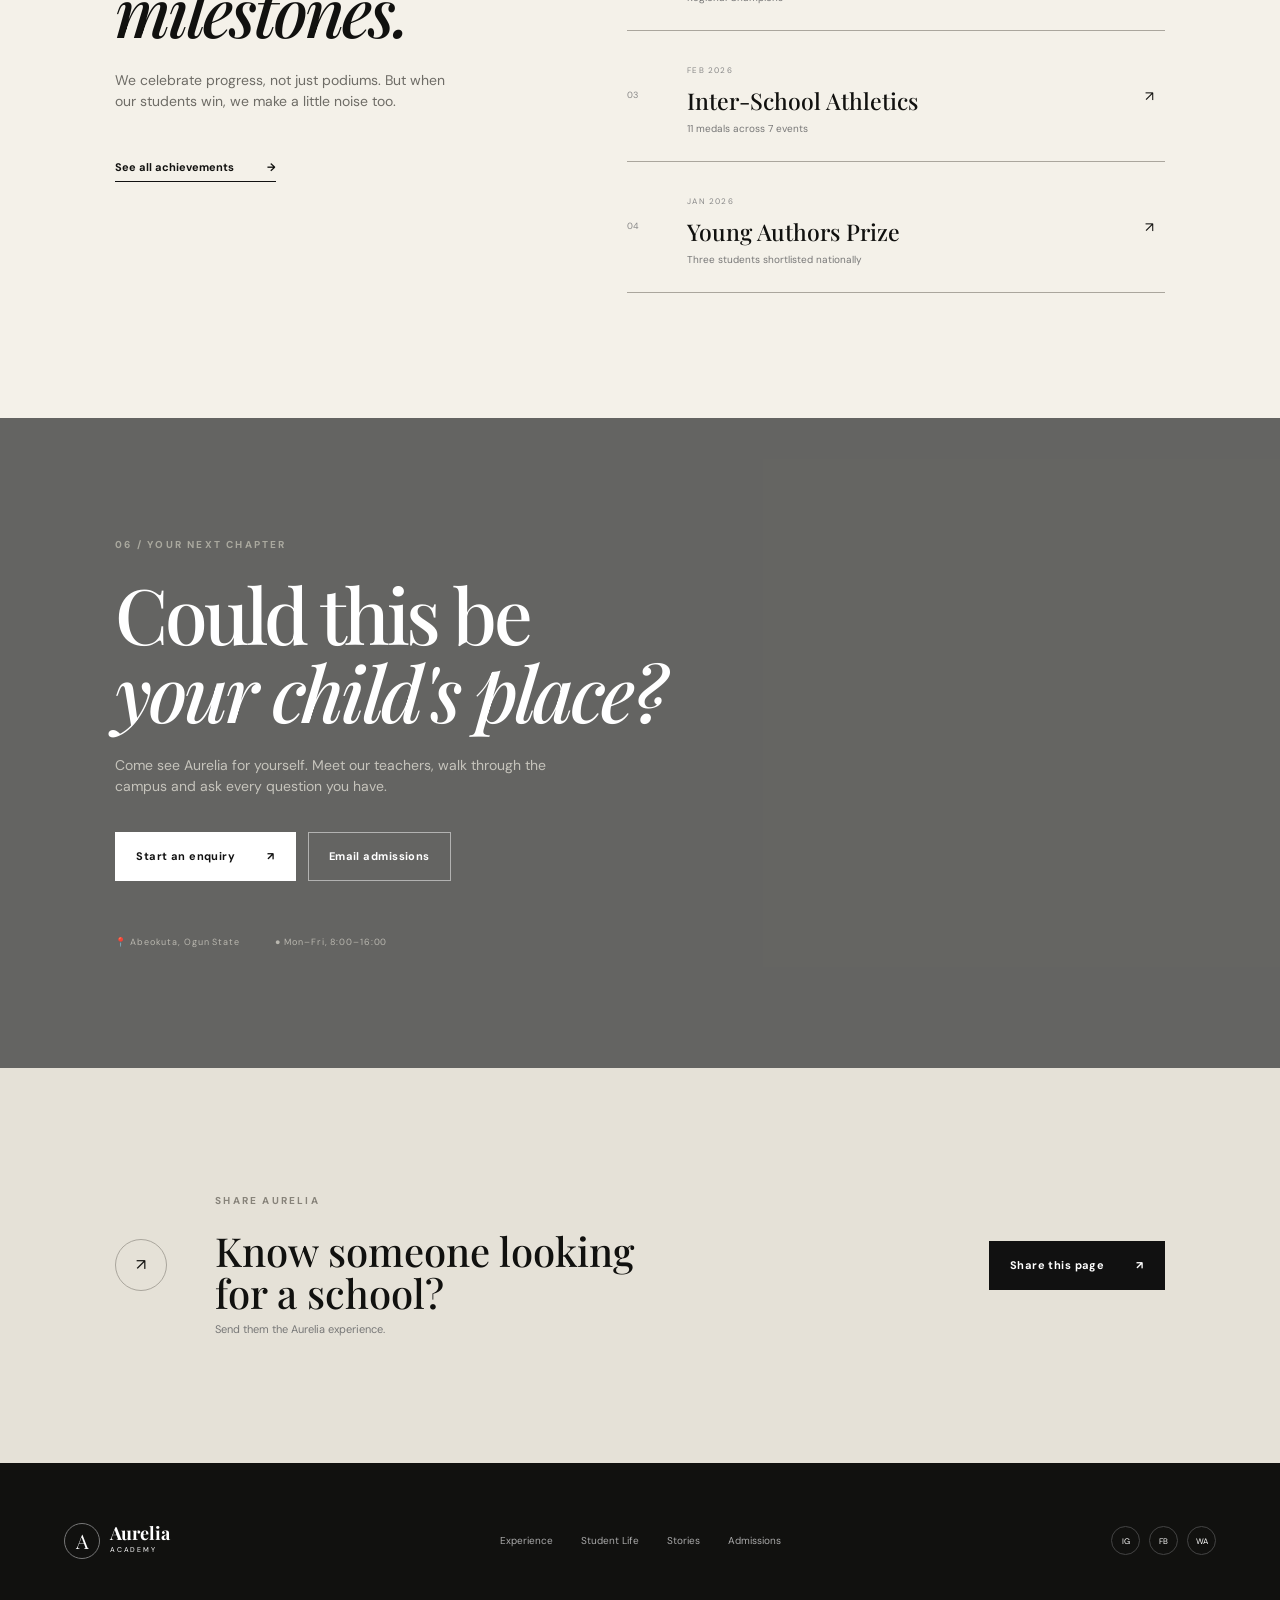
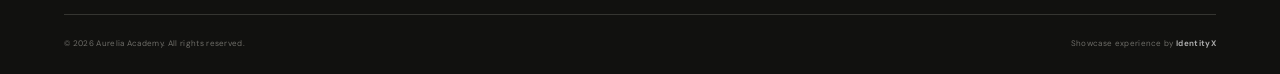
==== commit b59fb92e: "Add files via upload" ====
--- a/index.html
+++ b/index.html
@@ -2,473 +2,204 @@
 <html lang="en">
 <head>
   <meta charset="UTF-8" />
-  <meta name="viewport" content="width=device-width, initial-scale=1.0, maximum-scale=5.0" />
-  <title>Future Leaders College | Ilorin, Kwara State</title>
-  
-  <!-- Social Media Sharing Meta Tags (WhatsApp, X, Facebook Previews) -->
-  <meta property="og:type" content="website" />
-  <meta property="og:title" content="Future Leaders College | Shapes of Tomorrow" />
-  <meta property="og:description" content="Discover world-class JSS1-SS3 education, advanced STEM labs, and leadership development in Ilorin, Kwara State." />
-  <meta property="og:image" content="https://images.unsplash.com/photo-1523240795612-9a054b0db644?auto=format&fit=crop&w=1200&q=80" />
-
-  <!-- Typography & Lucide Icons -->
+  <meta name="viewport" content="width=device-width, initial-scale=1.0" />
+  <meta name="description" content="Aurelia Academy — an immersive school showcase experience by IdentityX." />
+  <meta property="og:title" content="Aurelia Academy | School Showcase" />
+  <meta property="og:description" content="Explore campus, student life, achievements and admissions." />
+  <meta property="og:image" content="https://images.unsplash.com/photo-1562774053-701939374585?auto=format&fit=crop&w=1600&q=85" />
+  <title>Aurelia Academy | Experience the Difference</title>
   <link rel="preconnect" href="https://fonts.googleapis.com">
   <link rel="preconnect" href="https://fonts.gstatic.com" crossorigin>
-  <link href="https://fonts.googleapis.com/css2?family=Plus+Jakarta+Sans:wght@400;500;600;700;800&family=Syne:wght@700;800&display=swap" rel="stylesheet">
-  <script src="https://unpkg.com/lucide@latest"></script>
-
-  <style>
-    :root {
-      --bg-dark: #05070A;
-      --card-bg: rgba(18, 22, 31, 0.7);
-      --card-border: rgba(255, 255, 255, 0.08);
-      --primary: #FF5A1F;
-      --primary-glow: rgba(255, 90, 31, 0.35);
-      --accent: #00F0FF;
-      --accent-glow: rgba(0, 240, 255, 0.25);
-      --text: #F3F5F9;
-      --text-muted: #8E9AAF;
-      --radius: 20px;
-      --max-w: 1280px;
-    }
-
-    * { box-sizing: border-box; margin: 0; padding: 0; }
-    html { scroll-behavior: smooth; }
-    body {
-      background-color: var(--bg-dark);
-      color: var(--text);
-      font-family: 'Plus Jakarta Sans', sans-serif;
-      overflow-x: hidden;
-      line-height: 1.5;
-      -webkit-tap-highlight-color: transparent;
-    }
-
-    /* Background Lighting Effects */
-    .glow-orb {
-      position: fixed; border-radius: 50%; filter: blur(120px);
-      z-index: -1; pointer-events: none; opacity: 0.4;
-    }
-    .glow-1 { top: -10vw; left: -10vw; width: 60vw; height: 60vw; background: var(--primary-glow); }
-    .glow-2 { bottom: -10vw; right: -10vw; width: 60vw; height: 60vw; background: var(--accent-glow); }
-
-    .container { width: min(calc(100% - 32px), var(--max-w)); margin: 0 auto; }
-
-    /* Header Navigation */
-    header {
-      position: fixed; top: 0; left: 0; right: 0; z-index: 100;
-      padding: 14px 0; background: rgba(5, 7, 10, 0.85);
-      backdrop-filter: blur(20px); -webkit-backdrop-filter: blur(20px);
-      border-bottom: 1px solid var(--card-border);
-    }
-    .nav-inner { display: flex; justify-content: space-between; align-items: center; }
-    .brand {
-      display: flex; align-items: center; gap: 10px;
-      font-family: 'Syne', sans-serif; font-size: 18px; font-weight: 800;
-      color: #fff; text-decoration: none;
-    }
-    .brand-mark {
-      width: 38px; height: 38px; background: linear-gradient(135deg, var(--primary), #FF8A00);
-      border-radius: 10px; display: grid; place-items: center; color: #fff;
-      font-weight: 800; font-size: 16px; box-shadow: 0 0 15px var(--primary-glow);
-    }
-    .brand span { color: var(--primary); }
-    .nav-btns { display: flex; gap: 8px; align-items: center; }
-
-    /* Mobile First Interactive Buttons */
-    .btn {
-      display: inline-flex; align-items: center; justify-content: center; gap: 8px;
-      min-height: 48px; padding: 12px 22px; border-radius: 999px;
-      font-weight: 700; font-size: 14px; text-decoration: none;
-      transition: all 0.3s cubic-bezier(0.16, 1, 0.3, 1);
-      cursor: pointer; border: none; touch-action: manipulation;
-    }
-    .btn-primary {
-      background: linear-gradient(135deg, var(--primary), #FF8A00);
-      color: #fff; box-shadow: 0 8px 24px var(--primary-glow);
-    }
-    .btn-primary:active { transform: scale(0.97); }
-    .btn-glass {
-      background: rgba(255, 255, 255, 0.06);
-      color: #fff; border: 1px solid var(--card-border);
-      backdrop-filter: blur(10px);
-    }
-    .btn-glass:active { background: rgba(255, 255, 255, 0.15); }
-
-    /* Hero Section */
-    .hero { padding: 120px 0 60px; }
-    .hero-grid { display: grid; grid-template-columns: 1fr; gap: 36px; align-items: center; }
-    @media (min-width: 992px) {
-      .hero { padding: 160px 0 80px; }
-      .hero-grid { grid-template-columns: 1.1fr 0.9fr; gap: 60px; }
-    }
-
-    .badge {
-      display: inline-flex; align-items: center; gap: 6px;
-      padding: 6px 14px; border-radius: 999px;
-      background: rgba(0, 240, 255, 0.08); border: 1px solid var(--accent);
-      color: var(--accent); font-size: 12px; font-weight: 700;
-      letter-spacing: 0.05em; text-transform: uppercase; margin-bottom: 20px;
-    }
-    .hero-title {
-      font-family: 'Syne', sans-serif;
-      font-size: clamp(34px, 7vw, 64px);
-      font-weight: 800; line-height: 1.1;
-      letter-spacing: -0.03em; margin-bottom: 20px;
-    }
-    .hero-title .gradient-text {
-      background: linear-gradient(135deg, #fff 20%, var(--accent) 70%, var(--primary) 100%);
-      -webkit-background-clip: text; -webkit-text-fill-color: transparent;
-    }
-    .hero-p {
-      color: var(--text-muted); font-size: 16px; line-height: 1.6;
-      margin-bottom: 28px;
-    }
-    .hero-ctas { display: flex; gap: 12px; flex-wrap: wrap; margin-bottom: 30px; }
-    .hero-ctas .btn { flex: 1 1 180px; }
-
-    /* Hero Media Container */
-    .hero-img-box {
-      position: relative; border-radius: var(--radius); overflow: hidden;
-      border: 1px solid var(--card-border); box-shadow: 0 20px 50px rgba(0, 0, 0, 0.6);
-    }
-    .hero-img-box img { width: 100%; height: 380px; object-fit: cover; display: block; }
-    @media (min-width: 992px) { .hero-img-box img { height: 500px; } }
-
-    .hero-overlay-tag {
-      position: absolute; bottom: 14px; left: 14px; right: 14px;
-      padding: 16px; background: rgba(5, 7, 10, 0.85);
-      backdrop-filter: blur(16px); border-radius: 14px;
-      border: 1px solid var(--card-border);
-      display: flex; justify-content: space-between; align-items: center;
-    }
-
-    /* Social Sharing Section */
-    .viral-bar {
-      padding: 24px 0; border-y: 1px solid var(--card-border);
-      background: rgba(255, 255, 255, 0.02); margin: 20px 0 60px;
-    }
-    .viral-flex { display: flex; flex-direction: column; gap: 16px; }
-    @media (min-width: 768px) { .viral-flex { flex-direction: row; justify-content: space-between; align-items: center; } }
-    .viral-text h4 { font-size: 15px; font-weight: 700; color: #fff; margin-bottom: 4px; }
-    .viral-text p { font-size: 13px; color: var(--text-muted); }
-    .share-buttons { display: flex; gap: 8px; flex-wrap: wrap; }
-    .share-buttons .btn { flex: 1 1 120px; font-size: 13px; }
-
-    /* Tracks Grid */
-    .section-title { text-align: center; max-width: 650px; margin: 0 auto 40px; }
-    .section-title h2 {
-      font-family: 'Syne', sans-serif; font-size: clamp(28px, 5vw, 44px);
-      letter-spacing: -0.02em; margin-bottom: 12px;
-    }
-    .section-title p { color: var(--text-muted); font-size: 15px; }
-
-    .grid-3 { display: grid; grid-template-columns: 1fr; gap: 24px; }
-    @media (min-width: 768px) { .grid-3 { grid-template-columns: repeat(2, 1fr); } }
-    @media (min-width: 1024px) { .grid-3 { grid-template-columns: repeat(3, 1fr); } }
-
-    .feature-card {
-      background: var(--card-bg); border: 1px solid var(--card-border);
-      border-radius: var(--radius); overflow: hidden; display: flex; flex-direction: column;
-    }
-    .card-img { height: 200px; width: 100%; position: relative; }
-    .card-img img { width: 100%; height: 100%; object-fit: cover; }
-    .card-badge {
-      position: absolute; top: 12px; left: 12px;
-      background: rgba(0, 0, 0, 0.75); backdrop-filter: blur(8px);
-      padding: 4px 12px; border-radius: 999px; font-size: 11px; font-weight: 700; color: var(--accent);
-    }
-    .card-body { padding: 24px; flex: 1; display: flex; flex-direction: column; }
-    .card-body h3 { font-size: 20px; font-weight: 700; margin-bottom: 10px; }
-    .card-body p { color: var(--text-muted); font-size: 14px; margin-bottom: 20px; flex: 1; line-height: 1.5; }
-
-    /* Admission Form */
-    .apply-section { padding: 60px 0 100px; }
-    .form-wrapper {
-      background: linear-gradient(135deg, rgba(18, 22, 31, 0.95), rgba(10, 12, 18, 0.98));
-      border: 1px solid var(--card-border); border-radius: 28px;
-      padding: 30px 20px; display: grid; grid-template-columns: 1fr; gap: 36px;
-      box-shadow: 0 30px 60px rgba(0,0,0,0.5);
-    }
-    @media (min-width: 992px) { .form-wrapper { padding: 60px; grid-template-columns: 1fr 1fr; gap: 60px; } }
-
-    .form-info h2 { font-family: 'Syne', sans-serif; font-size: 32px; margin-bottom: 16px; }
-    .form-info p { color: var(--text-muted); font-size: 15px; margin-bottom: 24px; }
-    .perks-list { display: flex; flex-direction: column; gap: 14px; }
-    .perk-item { display: flex; align-items: center; gap: 12px; font-size: 14px; font-weight: 600; }
-    .perk-icon {
-      width: 28px; height: 28px; border-radius: 50%; background: rgba(0, 240, 255, 0.1);
-      color: var(--accent); display: grid; place-items: center; flex-shrink: 0;
-    }
-
-    form { display: flex; flex-direction: column; gap: 18px; }
-    .input-group { display: flex; flex-direction: column; gap: 6px; }
-    .input-group label { font-size: 12px; font-weight: 700; color: var(--text-muted); text-transform: uppercase; }
-    .input-group input, .input-group select {
-      background: rgba(255, 255, 255, 0.05); border: 1px solid var(--card-border);
-      border-radius: 12px; min-height: 48px; padding: 0 16px; color: #fff; font-family: inherit; font-size: 15px;
-      outline: none; transition: border-color 0.3s ease;
-    }
-    .input-group input:focus, .input-group select:focus {
-      border-color: var(--primary); background: rgba(255, 255, 255, 0.08);
-    }
-    .input-group select option { background: #0c0e14; color: #fff; }
-
-    /* Footer */
-    footer { border-top: 1px solid var(--card-border); padding: 30px 0; color: var(--text-muted); font-size: 13px; }
-    .footer-flex { display: flex; flex-direction: column; gap: 12px; text-align: center; }
-    @media (min-width: 768px) { .footer-flex { flex-direction: row; justify-content: space-between; text-align: left; } }
-  </style>
+  <link href="https://fonts.googleapis.com/css2?family=DM+Sans:wght@400;500;600;700&family=Playfair+Display:wght@500;600;700&display=swap" rel="stylesheet">
+  <link rel="stylesheet" href="styles.css" />
 </head>
 <body>
-
-  <div class="glow-orb glow-1"></div>
-  <div class="glow-orb glow-2"></div>
-
-  <!-- Mobile-Friendly Header -->
-  <header>
-    <div class="container nav-inner">
-      <a href="#" class="brand">
-        <div class="brand-mark">FLC</div>
-        Future Leaders <span>College</span>
-      </a>
-      <div class="nav-btns">
-        <button class="btn btn-glass" style="min-height:40px; padding: 8px 14px; font-size: 12px;" onclick="shareWebsite()">
-          <i data-lucide="share-2" style="width: 16px;"></i> Share
-        </button>
-        <a href="#apply" class="btn btn-primary" style="min-height:40px; padding: 8px 16px; font-size: 12px;">Apply</a>
-      </div>
+  <div class="announcement">
+    <span>Admissions for 2026/27 are now open</span>
+    <a href="#admissions">Begin your enquiry <span>→</span></a>
+  </div>
+
+  <header class="nav">
+    <a class="brand" href="#">
+      <span class="brand-mark">A</span>
+      <span><strong>Aurelia</strong><small>ACADEMY</small></span>
+    </a>
+    <nav class="nav-links">
+      <a href="#experience">Experience</a>
+      <a href="#life">Student Life</a>
+      <a href="#stories">Stories</a>
+      <a href="#admissions">Admissions</a>
+    </nav>
+    <a class="nav-cta" href="#admissions">Visit the school <span>↗</span></a>
+    <button class="menu" aria-label="Open menu">☰</button>
+  </header>
+
+  <main>
+    <section class="hero">
+      <div class="hero-image"></div>
+      <div class="hero-overlay"></div>
+      <div class="hero-content reveal">
+        <p class="eyebrow light">A school built for tomorrow</p>
+        <h1>Where bright minds<br><em>become remarkable people.</em></h1>
+        <p class="hero-copy">Aurelia Academy is a co-educational school in Abeokuta, Nigeria, where rigorous learning meets character, creativity and a community that believes every child can do extraordinary things.</p>
+        <div class="hero-actions">
+          <a class="button light-button" href="#experience">Explore Aurelia <span>↓</span></a>
+          <a class="play-link" href="#campus"><span class="play">▶</span> Take the 90-sec tour</a>
+        </div>
+      </div>
+      <div class="hero-bottom">
+        <div><strong>01</strong><span>DISCOVER</span></div>
+        <div><strong>02</strong><span>EXPERIENCE</span></div>
+        <div><strong>03</strong><span>BELONG</span></div>
+      </div>
+    </section>
+
+    <section id="experience" class="intro section">
+      <div class="section-label">01 / THE AURELIA EXPERIENCE</div>
+      <div class="intro-grid">
+        <h2>More than a school.<br><em>A place to become.</em></h2>
+        <div>
+          <p class="lead">We don't measure education only by what a child remembers. We measure it by who they become when nobody is telling them what to do.</p>
+          <p>From the classroom to the sports field, from laboratory experiments to leadership opportunities, every part of Aurelia is designed to develop curiosity, confidence and responsibility.</p>
+          <a class="text-link" href="#campus">Walk through our campus <span>→</span></a>
+        </div>
+      </div>
+    </section>
+
+    <section id="campus" class="campus section">
+      <div class="campus-head">
+        <div>
+          <div class="section-label">02 / WALK THROUGH OUR CAMPUS</div>
+          <h2>See where<br><em>learning happens.</em></h2>
+        </div>
+        <p>Purpose-built spaces. Thoughtful details. Room for every kind of learner to find their thing.</p>
+      </div>
+      <div class="campus-grid">
+        <article class="campus-card large reveal">
+          <img src="https://images.unsplash.com/photo-1562774053-701939374585?auto=format&fit=crop&w=1400&q=85" alt="Modern school building">
+          <div class="card-caption"><span>01</span><h3>The Campus</h3><p>A calm, secure environment designed around discovery.</p></div>
+        </article>
+        <article class="campus-card reveal">
+          <img src="https://images.unsplash.com/photo-1532094349884-543bc11b234d?auto=format&fit=crop&w=900&q=85" alt="Science laboratory">
+          <div class="card-caption"><span>02</span><h3>Innovation Lab</h3><p>Science, technology and hands-on thinking.</p></div>
+        </article>
+        <article class="campus-card reveal">
+          <img src="https://images.unsplash.com/photo-1524178232363-1fb2b075b655?auto=format&fit=crop&w=900&q=85" alt="Teacher with students in classroom">
+          <div class="card-caption"><span>03</span><h3>Our Classrooms</h3><p>Small enough to know every learner. Big enough to dream.</p></div>
+        </article>
+        <article class="campus-card wide reveal">
+          <img src="https://images.unsplash.com/photo-1461896836934-ffe607ba8211?auto=format&fit=crop&w=1400&q=85" alt="Students playing sports">
+          <div class="card-caption"><span>04</span><h3>The Field</h3><p>Competition, teamwork, discipline and the joy of moving.</p></div>
+        </article>
+      </div>
+    </section>
+
+    <section id="life" class="life section dark">
+      <div class="section-label">03 / A DAY AT AURELIA</div>
+      <div class="life-grid">
+        <div class="life-sticky">
+          <h2>Every day has<br><em>a story.</em></h2>
+          <p>Because the best education doesn't stop when the lesson ends.</p>
+          <a class="button outline-button" href="#stories">Meet our students <span>→</span></a>
+        </div>
+        <div class="timeline">
+          <div class="time-item reveal"><time>07:15</time><div><h3>Good morning, Aurelia</h3><p>Arrival, breakfast conversations and the first hellos of the day.</p></div></div>
+          <div class="time-item reveal"><time>08:00</time><div><h3>Deep work</h3><p>Lessons built around questions, practical thinking and genuine understanding.</p></div></div>
+          <div class="time-item reveal"><time>10:45</time><div><h3>Explore</h3><p>Clubs, laboratories, reading, collaboration and a little room to breathe.</p></div></div>
+          <div class="time-item reveal"><time>13:00</time><div><h3>Make & discover</h3><p>Projects that turn ideas into things students can see, test and improve.</p></div></div>
+          <div class="time-item reveal"><time>15:30</time><div><h3>Find your field</h3><p>Sport, music, arts, debate and leadership. Every child gets a stage.</p></div></div>
+        </div>
+      </div>
+    </section>
+
+    <section class="quote-section section">
+      <div class="quote-mark">“</div>
+      <blockquote>We want our students to leave Aurelia with more than certificates. We want them to leave knowing <em>what they can contribute.</em></blockquote>
+      <div class="person"><div class="avatar">AO</div><div><strong>Mrs. Adaeze Okafor</strong><span>Principal, Aurelia Academy</span></div></div>
+    </section>
+
+    <section id="stories" class="stories section">
+      <div class="section-label">04 / VOICES OF AURELIA</div>
+      <div class="stories-head">
+        <h2>Don't take<br><em>our word for it.</em></h2>
+        <p>Ask the people who live it every day.</p>
+      </div>
+      <div class="testimonial-grid">
+        <article class="testimonial featured reveal">
+          <div class="stars">★★★★★</div>
+          <p>“Aurelia gave my daughter the confidence to ask questions, lead projects and actually enjoy learning. The change we saw in her first year was remarkable.”</p>
+          <footer><div class="avatar">TM</div><div><strong>Tolu Martins</strong><span>Parent of Year 9 student</span></div></footer>
+        </article>
+        <article class="testimonial reveal">
+          <div class="stars">★★★★★</div>
+          <p>“My favourite thing is that teachers don't just give us answers. They make us figure things out.”</p>
+          <footer><div class="avatar">DO</div><div><strong>David O.</strong><span>Year 11 Student</span></div></footer>
+        </article>
+        <article class="testimonial reveal">
+          <div class="stars">★★★★★</div>
+          <p>“I left Aurelia knowing how to communicate, work with people and take responsibility. University felt like the next chapter, not a shock.”</p>
+          <footer><div class="avatar">KN</div><div><strong>Kelechi N.</strong><span>Aurelia Alumni</span></div></footer>
+        </article>
+      </div>
+    </section>
+
+    <section class="numbers section">
+      <div class="number"><strong>1:12</strong><span>Teacher to learner ratio</span></div>
+      <div class="number"><strong>24</strong><span>Clubs & enrichment programmes</span></div>
+      <div class="number"><strong>96%</strong><span>University placement rate</span></div>
+      <div class="number"><strong>18</strong><span>Years of excellence</span></div>
+    </section>
+
+    <section class="achievements section">
+      <div class="section-label">05 / WHAT OUR STUDENTS ARE DOING</div>
+      <div class="achievement-grid">
+        <div class="achievement-copy">
+          <h2>Small moments.<br><em>Big milestones.</em></h2>
+          <p>We celebrate progress, not just podiums. But when our students win, we make a little noise too.</p>
+          <a class="text-link" href="#admissions">See all achievements <span>→</span></a>
+        </div>
+        <div class="achievement-list">
+          <div class="achievement reveal"><span>01</span><div><small>APR 2026</small><h3>National STEM Challenge</h3><p>2nd place — Senior Innovation Category</p></div><b>↗</b></div>
+          <div class="achievement reveal"><span>02</span><div><small>MAR 2026</small><h3>South-West Debate League</h3><p>Regional Champions</p></div><b>↗</b></div>
+          <div class="achievement reveal"><span>03</span><div><small>FEB 2026</small><h3>Inter-School Athletics</h3><p>11 medals across 7 events</p></div><b>↗</b></div>
+          <div class="achievement reveal"><span>04</span><div><small>JAN 2026</small><h3>Young Authors Prize</h3><p>Three students shortlisted nationally</p></div><b>↗</b></div>
+        </div>
+      </div>
+    </section>
+
+    <section id="admissions" class="admissions">
+      <div class="admission-image"></div>
+      <div class="admission-content">
+        <div class="section-label light-label">06 / YOUR NEXT CHAPTER</div>
+        <h2>Could this be<br><em>your child's place?</em></h2>
+        <p>Come see Aurelia for yourself. Meet our teachers, walk through the campus and ask every question you have.</p>
+        <div class="admission-actions">
+          <a class="button light-button" href="https://wa.me/2348000000000?text=Hello%20Aurelia%20Academy%2C%20I%27d%20like%20to%20make%20an%20admission%20enquiry." target="_blank" rel="noopener">Start an enquiry <span>↗</span></a>
+          <a class="button ghost-button" href="mailto:admissions@aureliaacademy.example">Email admissions</a>
+        </div>
+        <div class="admission-meta"><span>📍 Abeokuta, Ogun State</span><span>● Mon–Fri, 8:00–16:00</span></div>
+      </div>
+    </section>
+
+    <section class="share section">
+      <div class="share-inner">
+        <span class="share-icon">↗</span>
+        <div><div class="section-label">SHARE AURELIA</div><h2>Know someone looking<br>for a school?</h2><p>Send them the Aurelia experience.</p></div>
+        <button class="button dark-button" id="shareBtn">Share this page <span>↗</span></button>
+      </div>
+    </section>
+  </main>
+
+  <footer class="footer">
+    <div class="footer-top">
+      <a class="brand footer-brand" href="#"><span class="brand-mark">A</span><span><strong>Aurelia</strong><small>ACADEMY</small></span></a>
+      <div class="footer-links"><a href="#experience">Experience</a><a href="#life">Student Life</a><a href="#stories">Stories</a><a href="#admissions">Admissions</a></div>
+      <div class="socials"><a href="#">IG</a><a href="#">FB</a><a href="#">WA</a></div>
     </div>
-  </header>
-
-  <!-- Hero Section -->
-  <section class="hero">
-    <div class="container hero-grid">
-      <div class="hero-content">
-        <div class="badge"><i data-lucide="map-pin" style="width: 14px;"></i> Ilorin, Kwara State</div>
-        <h1 class="hero-title">Where <span class="gradient-text">Ambition</span> Meets World-Class Excellence.</h1>
-        <p class="hero-p">
-          Future Leaders College (JSS1 - SS3) is an incubator for future tech innovators, global leaders, and creative thinkers in Kwara State.
-        </p>
-        <div class="hero-ctas">
-          <a href="#apply" class="btn btn-primary">Apply For Admission <i data-lucide="arrow-right" style="width: 16px;"></i></a>
-          <a href="#programs" class="btn btn-glass">Explore Tracks</a>
-        </div>
-      </div>
-
-      <div class="hero-visual">
-        <div class="hero-img-box">
-          <img src="https://images.unsplash.com/photo-1523240795612-9a054b0db644?auto=format&fit=crop&w=1200&q=80" alt="Students at Future Leaders College" />
-          <div class="hero-overlay-tag">
-            <div>
-              <h4 style="font-size: 14px; color: #fff;">100% University Transition</h4>
-              <p style="font-size: 12px; color: var(--text-muted);">STEM & Leadership Specialization</p>
-            </div>
-            <i data-lucide="award" style="color: var(--accent); width: 24px; height: 24px;"></i>
-          </div>
-        </div>
-      </div>
-    </div>
-  </section>
-
-  <!-- Student Viral Sharing Engine -->
-  <div class="viral-bar">
-    <div class="container viral-flex">
-      <div class="viral-text">
-        <h4>Proud Student or Parent? Share FLC!</h4>
-        <p>Tap below to share this page instantly on your status or social network.</p>
-      </div>
-      <div class="share-buttons">
-        <button class="btn btn-glass" onclick="shareToWhatsApp('I just explored Future Leaders College, Ilorin! Check out their world-class campus:')">
-          <i data-lucide="message-circle" style="color: #25D366; width: 16px;"></i> WhatsApp
-        </button>
-        <button class="btn btn-glass" onclick="shareToTwitter('Discover Future Leaders College, Ilorin. Shaping the next generation of leaders!')">
-          <i data-lucide="twitter" style="color: #1DA1F2; width: 16px;"></i> X / Twitter
-        </button>
-        <button class="btn btn-glass" onclick="copyPageLink()">
-          <i data-lucide="copy" style="width: 16px;"></i> Copy Link
-        </button>
-      </div>
-    </div>
-  </div>
-
-  <!-- Academic Tracks -->
-  <section id="programs" style="padding: 40px 0 80px;">
-    <div class="container">
-      <div class="section-title">
-        <h2>Designed to Ignite Excellence</h2>
-        <p>Tailored programs taking scholars from basic concepts to advanced academic and technical leadership.</p>
-      </div>
-
-      <div class="grid-3">
-        <div class="feature-card">
-          <div class="card-img">
-            <img src="https://images.unsplash.com/photo-1509062522246-3755977927d7?auto=format&fit=crop&w=800&q=80" alt="Junior Secondary" />
-            <span class="card-badge">JSS1 - JSS3</span>
-          </div>
-          <div class="card-body">
-            <h3>Junior High Foundation</h3>
-            <p>Empowering minds with computational thinking, science fundamentals, and creative problem-solving skills.</p>
-            <button class="btn btn-glass" onclick="applyTrack('Junior Secondary School (JSS)')">
-              Select Junior Track <i data-lucide="chevron-right" style="width: 16px;"></i>
-            </button>
-          </div>
-        </div>
-
-        <div class="feature-card">
-          <div class="card-img">
-            <img src="https://images.unsplash.com/photo-1581092160607-ee22621dd758?auto=format&fit=crop&w=800&q=80" alt="STEM Innovation" />
-            <span class="card-badge">SSS1 - SSS3 (STEM)</span>
-          </div>
-          <div class="card-body">
-            <h3>STEM & Robotics Track</h3>
-            <p>Hands-on exposure to coding, physics, chemistry, and modern engineering labs built to international standards.</p>
-            <button class="btn btn-glass" onclick="applyTrack('Senior Secondary STEM')">
-              Select STEM Track <i data-lucide="chevron-right" style="width: 16px;"></i>
-            </button>
-          </div>
-        </div>
-
-        <div class="feature-card">
-          <div class="card-img">
-            <img src="https://images.unsplash.com/photo-1577896851231-70ef18881754?auto=format&fit=crop&w=800&q=80" alt="Arts & Humanities" />
-            <span class="card-badge">SSS1 - SSS3 (Humanities/Commercial)</span>
-          </div>
-          <div class="card-body">
-            <h3>Leadership & Business</h3>
-            <p>Persuasive communication, financial literacy, law fundamentals, and executive mentorship for future leaders.</p>
-            <button class="btn btn-glass" onclick="applyTrack('Senior Secondary Humanities/Commercial')">
-              Select Business Track <i data-lucide="chevron-right" style="width: 16px;"></i>
-            </button>
-          </div>
-        </div>
-      </div>
-    </div>
-  </section>
-
-  <!-- Admission Form with WhatsApp Direct Route -->
-  <section class="apply-section" id="apply">
-    <div class="container">
-      <div class="form-wrapper">
-        <div class="form-info">
-          <h2>Begin Your Journey to Greatness</h2>
-          <p>Fill out this form to request a physical campus tour or receive your admission prospectus directly on WhatsApp.</p>
-          
-          <div class="perks-list">
-            <div class="perk-item">
-              <div class="perk-icon"><i data-lucide="check" style="width: 16px;"></i></div>
-              <span>Serene Ultra-Modern Campus in Ilorin</span>
-            </div>
-            <div class="perk-item">
-              <div class="perk-icon"><i data-lucide="check" style="width: 16px;"></i></div>
-              <span>100% Dedicated & Qualified Teaching Faculty</span>
-            </div>
-            <div class="perk-item">
-              <div class="perk-icon"><i data-lucide="check" style="width: 16px;"></i></div>
-              <span>Fast-Track Admission & Transfer Process</span>
-            </div>
-          </div>
-        </div>
-
-        <form id="admissionForm" onsubmit="handleFormSubmit(event)">
-          <div class="input-group">
-            <label>Student's Full Name</label>
-            <input type="text" id="studentName" placeholder="e.g. Samuel Oluwaseun" required />
-          </div>
-
-          <div class="input-group">
-            <label>Target Class</label>
-            <select id="classApplied" required>
-              <option value="">Select Target Class</option>
-              <option value="JSS 1">JSS 1</option>
-              <option value="JSS 2">JSS 2</option>
-              <option value="JSS 3">JSS 3</option>
-              <option value="SSS 1 (Science/STEM)">SSS 1 (Science/STEM)</option>
-              <option value="SSS 1 (Arts/Commercial)">SSS 1 (Arts/Commercial)</option>
-              <option value="SSS 2">SSS 2</option>
-            </select>
-          </div>
-
-          <div class="input-group">
-            <label>Parent / Guardian Phone Number</label>
-            <input type="tel" id="parentPhone" placeholder="e.g. 08069970348" required />
-          </div>
-
-          <button type="submit" class="btn btn-primary" style="width: 100%; margin-top: 10px;">
-            Submit Application via WhatsApp <i data-lucide="send" style="width: 16px;"></i>
-          </button>
-        </form>
-      </div>
-    </div>
-  </section>
-
-  <!-- Footer -->
-  <footer>
-    <div class="container footer-flex">
-      <div>
-        <strong>Future Leaders College</strong> — Ilorin, Kwara State
-      </div>
-      <div>
-        © 2026 Future Leaders College. All Rights Reserved.
-      </div>
-    </div>
+    <div class="footer-bottom"><span>© 2026 Aurelia Academy. All rights reserved.</span><span>Showcase experience by <strong>IdentityX</strong></span></div>
   </footer>
 
-  <!-- Scripts -->
-  <script>
-    lucide.createIcons();
-
-    // Dedicated School WhatsApp Number
-    const SCHOOL_WHATSAPP = "2348069970348";
-
-    function shareToWhatsApp(customText) {
-      const pageUrl = window.location.href;
-      const message = `${customText} ${pageUrl}`;
-      window.open(`https://api.whatsapp.com/send?text=${encodeURIComponent(message)}`, '_blank');
-    }
-
-    function shareToTwitter(customText) {
-      const pageUrl = window.location.href;
-      window.open(`https://twitter.com/intent/tweet?text=${encodeURIComponent(customText)}&url=${encodeURIComponent(pageUrl)}`, '_blank');
-    }
-
-    function shareWebsite() {
-      if (navigator.share) {
-        navigator.share({
-          title: 'Future Leaders College, Ilorin',
-          text: 'Explore Future Leaders College, Ilorin — Shaping future innovators!',
-          url: window.location.href,
-        }).catch(console.error);
-      } else {
-        copyPageLink();
-      }
-    }
-
-    function copyPageLink() {
-      navigator.clipboard.writeText(window.location.href);
-      alert('Link copied to clipboard! You can now paste and share on your status or social media.');
-    }
-
-    function applyTrack(trackName) {
-      const selectElem = document.getElementById('classApplied');
-      for (let option of selectElem.options) {
-        if (option.text.includes(trackName) || option.value.includes(trackName)) {
-          option.selected = true;
-          break;
-        }
-      }
-      document.getElementById('apply').scrollIntoView({ behavior: 'smooth' });
-    }
-
-    function handleFormSubmit(e) {
-      e.preventDefault();
-      const name = document.getElementById('studentName').value;
-      const targetClass = document.getElementById('classApplied').value;
-      const phone = document.getElementById('parentPhone').value;
-
-      const message = `Hello Admissions Team! I would like to inquire about admission into Future Leaders College, Ilorin.%0A%0A*Student Name:* ${encodeURIComponent(name)}%0A*Target Class:* ${encodeURIComponent(targetClass)}%0A*Parent Contact:* ${encodeURIComponent(phone)}`;
-
-      window.open(`https://wa.me/${SCHOOL_WHATSAPP}?text=${message}`, '_blank');
-    }
-  </script>
+  <div class="toast" id="toast">Link copied. Share Aurelia with someone.</div>
+  <script src="script.js"></script>
 </body>
 </html>
--- a/styles.css
+++ b/styles.css
@@ -0,0 +1,24 @@
+:root{
+  --ink:#11110f;--muted:#6e6c66;--cream:#f4f1e9;--paper:#fbfaf7;--line:rgba(17,17,15,.13);
+  --serif:"Playfair Display",Georgia,serif;--sans:"DM Sans",Arial,sans-serif;
+}
+*{box-sizing:border-box}html{scroll-behavior:smooth}body{margin:0;background:var(--paper);color:var(--ink);font-family:var(--sans);line-height:1.5}a{text-decoration:none;color:inherit}button{font:inherit}
+.announcement{height:38px;background:#151512;color:#fff;display:flex;align-items:center;justify-content:center;gap:28px;font-size:11px;letter-spacing:.05em}.announcement a{opacity:.75}.announcement a span{margin-left:8px}
+.nav{height:82px;display:flex;align-items:center;justify-content:space-between;padding:0 5vw;background:rgba(251,250,247,.94);position:sticky;top:0;z-index:20;backdrop-filter:blur(14px);border-bottom:1px solid var(--line)}
+.brand{display:flex;align-items:center;gap:10px}.brand-mark{width:36px;height:36px;border:1px solid var(--ink);border-radius:50%;display:grid;place-items:center;font-family:var(--serif);font-size:20px}.brand strong{display:block;font-family:var(--serif);font-size:18px;line-height:16px}.brand small{display:block;font-size:7px;letter-spacing:.25em;margin-top:4px}.nav-links{display:flex;gap:32px;font-size:12px;color:#55534e}.nav-links a:hover,.footer-links a:hover{color:#000}.nav-cta{border-bottom:1px solid #111;font-size:11px;padding-bottom:4px}.nav-cta span{margin-left:10px}.menu{display:none;border:0;background:none;font-size:21px}
+.hero{height:calc(100vh - 120px);min-height:650px;position:relative;color:#fff;overflow:hidden}.hero-image{position:absolute;inset:0;background:url("https://images.unsplash.com/photo-1580582932707-520aed937b7b?auto=format&fit=crop&w=2200&q=90") center/cover;transform:scale(1.02)}.hero-overlay{position:absolute;inset:0;background:linear-gradient(90deg,rgba(8,8,6,.76),rgba(8,8,6,.3) 60%,rgba(8,8,6,.12)),linear-gradient(0deg,rgba(8,8,6,.5),transparent 55%)}.hero-content{position:absolute;left:9vw;top:50%;transform:translateY(-42%);max-width:760px}.eyebrow,.section-label{font-size:10px;letter-spacing:.22em;font-weight:700;margin-bottom:22px}.eyebrow.light{color:rgba(255,255,255,.7)}h1,h2,h3,p{margin-top:0}h1{font:600 clamp(48px,6.4vw,96px)/.99 var(--serif);letter-spacing:-.045em;margin-bottom:28px}h1 em,h2 em,blockquote em{font-style:italic;font-weight:500}.hero-copy{max-width:570px;color:rgba(255,255,255,.77);font-size:15px}.hero-actions{display:flex;align-items:center;gap:25px;margin-top:35px}.button{display:inline-flex;align-items:center;gap:32px;padding:15px 20px;border:1px solid transparent;font-size:11px;font-weight:700;letter-spacing:.04em;transition:.25s}.light-button{background:#fff;color:#111}.light-button:hover{transform:translateY(-2px);background:#f0eee7}.play-link{font-size:11px;display:flex;align-items:center;gap:10px}.play{width:31px;height:31px;border:1px solid rgba(255,255,255,.65);border-radius:50%;display:grid;place-items:center;font-size:8px}.hero-bottom{position:absolute;left:9vw;right:9vw;bottom:30px;border-top:1px solid rgba(255,255,255,.3);display:flex;gap:65px;padding-top:13px}.hero-bottom div{display:flex;gap:14px;align-items:center}.hero-bottom strong{font-size:11px}.hero-bottom span{font-size:8px;letter-spacing:.2em;color:rgba(255,255,255,.58)}
+.section{padding:125px 9vw}.section-label{color:#87837a}.intro{background:var(--paper)}.intro-grid{display:grid;grid-template-columns:1.2fr .8fr;gap:10vw}.intro h2,.campus h2,.life h2,.stories h2,.achievement-copy h2,.admission-content h2{font:500 clamp(44px,5.3vw,78px)/1.02 var(--serif);letter-spacing:-.045em;margin:0}.lead{font-size:20px;line-height:1.55;margin-bottom:24px}.intro-grid p:not(.lead){color:var(--muted);font-size:14px;max-width:470px}.text-link{display:inline-block;margin-top:22px;border-bottom:1px solid #111;padding-bottom:6px;font-size:11px;font-weight:700}.text-link span{margin-left:30px}
+.campus{background:var(--cream)}.campus-head{display:flex;justify-content:space-between;align-items:end;margin-bottom:55px}.campus-head>p{max-width:310px;color:var(--muted);font-size:13px;margin:0}.campus-grid{display:grid;grid-template-columns:1.3fr .7fr;gap:18px}.campus-card{position:relative;min-height:440px;overflow:hidden;background:#ddd}.campus-card.large{grid-row:span 2;height:650px}.campus-card.wide{grid-column:1/-1;height:480px}.campus-card img{width:100%;height:100%;object-fit:cover;display:block;transition:transform .7s}.campus-card:hover img{transform:scale(1.04)}.campus-card:after{content:"";position:absolute;inset:0;background:linear-gradient(0deg,rgba(0,0,0,.65),transparent 55%)}.card-caption{position:absolute;z-index:1;bottom:28px;left:30px;color:#fff;right:30px}.card-caption span{font-size:9px;opacity:.65}.card-caption h3{font:500 32px var(--serif);margin:8px 0 2px}.card-caption p{font-size:11px;opacity:.76;margin:0}
+.dark{background:#171714;color:#f7f5ef}.dark .section-label{color:#8e8c85}.life-grid{display:grid;grid-template-columns:1fr 1fr;gap:12vw}.life-sticky>p{max-width:320px;color:#aaa89f;margin:25px 0 35px;font-size:14px}.outline-button{color:#fff;border-color:#555;background:transparent}.outline-button:hover{background:#fff;color:#111}.timeline{border-top:1px solid #444}.time-item{display:grid;grid-template-columns:100px 1fr;gap:30px;padding:29px 0;border-bottom:1px solid #383834}.time-item time{font-size:10px;color:#8e8c85;letter-spacing:.12em}.time-item h3{font:500 25px var(--serif);margin-bottom:6px}.time-item p{font-size:12px;color:#a4a29b;margin:0;max-width:420px}
+.quote-section{background:#e9e5dc;text-align:center;padding-left:16vw;padding-right:16vw}.quote-mark{font:70px var(--serif);height:50px}.quote-section blockquote{font:500 clamp(35px,4.3vw,63px)/1.13 var(--serif);letter-spacing:-.04em;margin:20px auto 40px}.person{display:flex;justify-content:center;align-items:center;gap:12px;text-align:left}.avatar{width:39px;height:39px;border-radius:50%;background:#d0cbc0;display:grid;place-items:center;font-size:9px;font-weight:700}.person strong,.testimonial strong{display:block;font-size:11px}.person span,.testimonial footer span{display:block;color:#77736b;font-size:9px;margin-top:2px}
+.stories{background:var(--paper)}.stories-head{display:flex;justify-content:space-between;align-items:end;margin-bottom:55px}.stories-head p{color:var(--muted);font-size:13px}.testimonial-grid{display:grid;grid-template-columns:1.35fr 1fr 1fr;gap:18px}.testimonial{padding:35px;background:#f1eee7;min-height:330px;display:flex;flex-direction:column;justify-content:space-between}.testimonial.featured{background:#dcd7cc}.stars{letter-spacing:3px;font-size:10px;margin-bottom:25px}.testimonial>p{font:500 22px/1.35 var(--serif);letter-spacing:-.015em}.testimonial:not(.featured)>p{font-size:19px}.testimonial footer{display:flex;gap:11px;align-items:center}
+.numbers{padding-top:70px;padding-bottom:70px;background:#11110f;color:#fff;display:grid;grid-template-columns:repeat(4,1fr);gap:20px}.number{border-left:1px solid #444;padding-left:22px}.number strong{display:block;font:500 45px var(--serif)}.number span{font-size:10px;color:#999;display:block;max-width:130px;margin-top:5px}
+.achievements{background:var(--cream)}.achievement-grid{display:grid;grid-template-columns:.8fr 1.2fr;gap:12vw}.achievement-copy p{color:var(--muted);font-size:14px;max-width:330px;margin:25px 0}.achievement-list{border-top:1px solid #aaa69d}.achievement{display:grid;grid-template-columns:45px 1fr 20px;align-items:center;gap:15px;padding:25px 0;border-bottom:1px solid #aaa69d}.achievement>span{font-size:9px;color:#888}.achievement small{font-size:8px;letter-spacing:.15em;color:#888}.achievement h3{font:500 23px var(--serif);margin:5px 0}.achievement p{font-size:10px;color:#777;margin:0}.achievement b{font-size:14px;font-weight:400}
+.admissions{min-height:650px;position:relative;color:#fff;display:flex;align-items:center;overflow:hidden}.admission-image{position:absolute;inset:0;background:url("https://images.unsplash.com/photo-1529390079861-591de354faf5?auto=format&fit=crop&w=2200&q=90") center/cover}.admissions:after{content:"";position:absolute;inset:0;background:rgba(9,9,7,.62)}.admission-content{position:relative;z-index:1;width:100%;padding:110px 9vw}.light-label{color:#aaa99f}.admission-content h2{font-size:clamp(48px,6vw,88px)}.admission-content>p{max-width:480px;color:#c6c4bc;font-size:14px;margin:25px 0 35px}.admission-actions{display:flex;gap:12px}.ghost-button{color:#fff;border-color:rgba(255,255,255,.5)}.ghost-button:hover{background:#fff;color:#111}.admission-meta{margin-top:55px;display:flex;gap:35px;font-size:9px;letter-spacing:.1em;color:#b9b7af}
+.share{background:#e5e1d7}.share-inner{display:grid;grid-template-columns:70px 1fr auto;align-items:center;gap:30px}.share-icon{width:52px;height:52px;border:1px solid #aaa69d;border-radius:50%;display:grid;place-items:center}.share h2{font:500 40px/1.05 var(--serif);margin:7px 0}.share p{font-size:11px;color:#777;margin:0}.dark-button{background:#111;color:#fff}.dark-button:hover{transform:translateY(-2px)}
+.footer{background:#11110f;color:#fff;padding:60px 5vw 25px}.footer-top{display:flex;align-items:center;justify-content:space-between;padding-bottom:55px;border-bottom:1px solid #353531}.footer-brand .brand-mark{border-color:#777}.footer-links{display:flex;gap:28px;font-size:10px;color:#aaa}.socials{display:flex;gap:9px}.socials a{width:29px;height:29px;border:1px solid #444;border-radius:50%;display:grid;place-items:center;font-size:8px}.footer-bottom{display:flex;justify-content:space-between;color:#6e6d68;font-size:8px;padding-top:22px;letter-spacing:.04em}.footer-bottom strong{color:#aaa}
+.toast{position:fixed;left:50%;bottom:28px;transform:translate(-50%,20px);background:#111;color:#fff;padding:13px 18px;font-size:11px;opacity:0;pointer-events:none;transition:.3s;z-index:50}.toast.show{opacity:1;transform:translate(-50%,0)}
+.reveal{opacity:0;transform:translateY(25px);transition:opacity .8s ease,transform .8s ease}.reveal.visible{opacity:1;transform:none}
+@media(max-width:800px){
+  .announcement{font-size:9px;gap:12px}.nav{height:70px;padding:0 5vw}.nav-links,.nav-cta{display:none}.menu{display:block}.hero{height:calc(100svh - 108px);min-height:620px}.hero-content{left:7vw;right:7vw;top:48%}h1{font-size:50px}.hero-copy{font-size:13px}.hero-actions{flex-wrap:wrap}.hero-bottom{left:7vw;right:7vw;gap:22px}.section{padding:85px 7vw}.intro-grid,.life-grid,.achievement-grid{grid-template-columns:1fr;gap:55px}.campus-head,.stories-head{display:block}.campus-head>p,.stories-head p{margin-top:20px}.campus-grid{grid-template-columns:1fr}.campus-card.large,.campus-card.wide{grid-row:auto;grid-column:auto;height:430px}.campus-card{height:390px;min-height:0}.testimonial-grid{grid-template-columns:1fr}.testimonial{min-height:290px}.numbers{grid-template-columns:1fr 1fr;padding:55px 7vw}.number strong{font-size:36px}.number{padding:0 0 0 15px}.admissions{min-height:650px}.admission-content{padding:90px 7vw}.admission-actions{flex-wrap:wrap}.admission-meta{flex-direction:column;gap:10px}.share-inner{grid-template-columns:1fr;gap:20px}.share-icon{display:none}.footer-top{flex-wrap:wrap;gap:30px}.footer-links{order:3;width:100%;flex-wrap:wrap}.footer-bottom{gap:20px;flex-direction:column}.time-item{grid-template-columns:65px 1fr;gap:15px}
+}
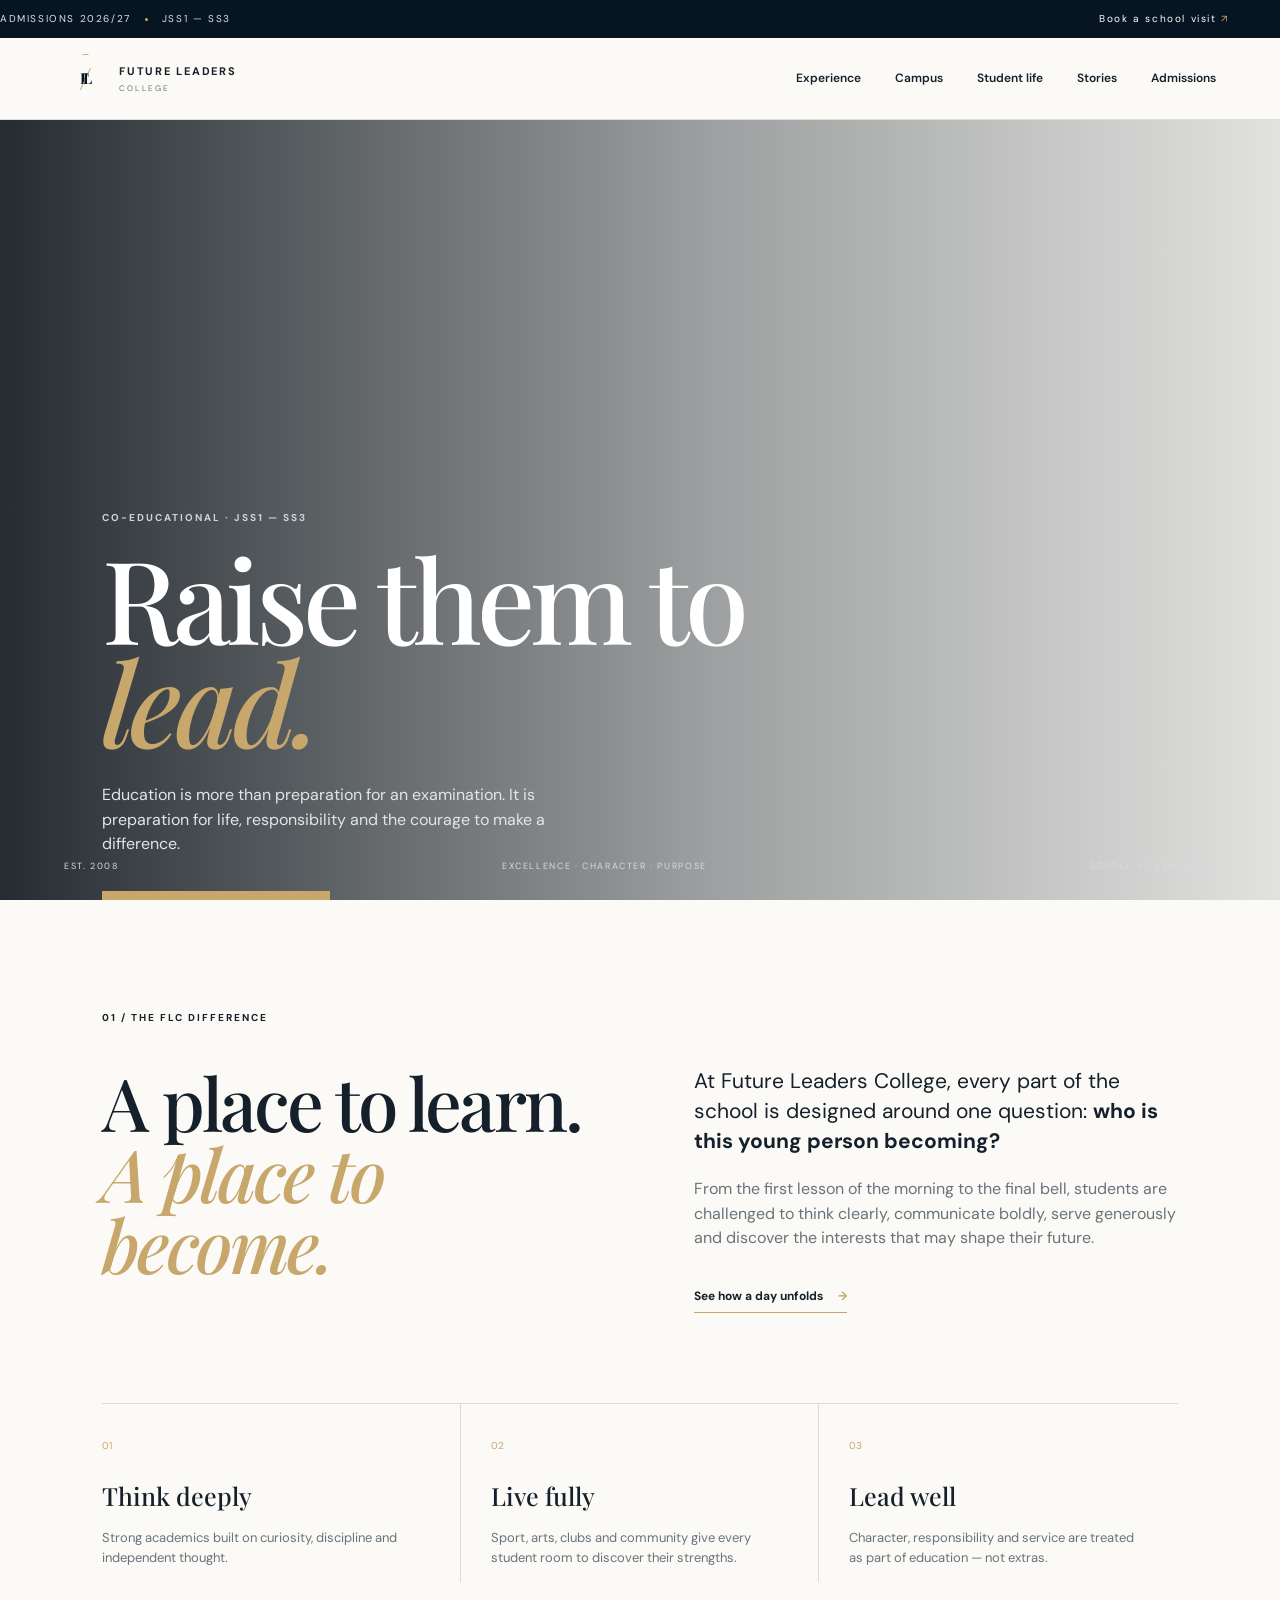
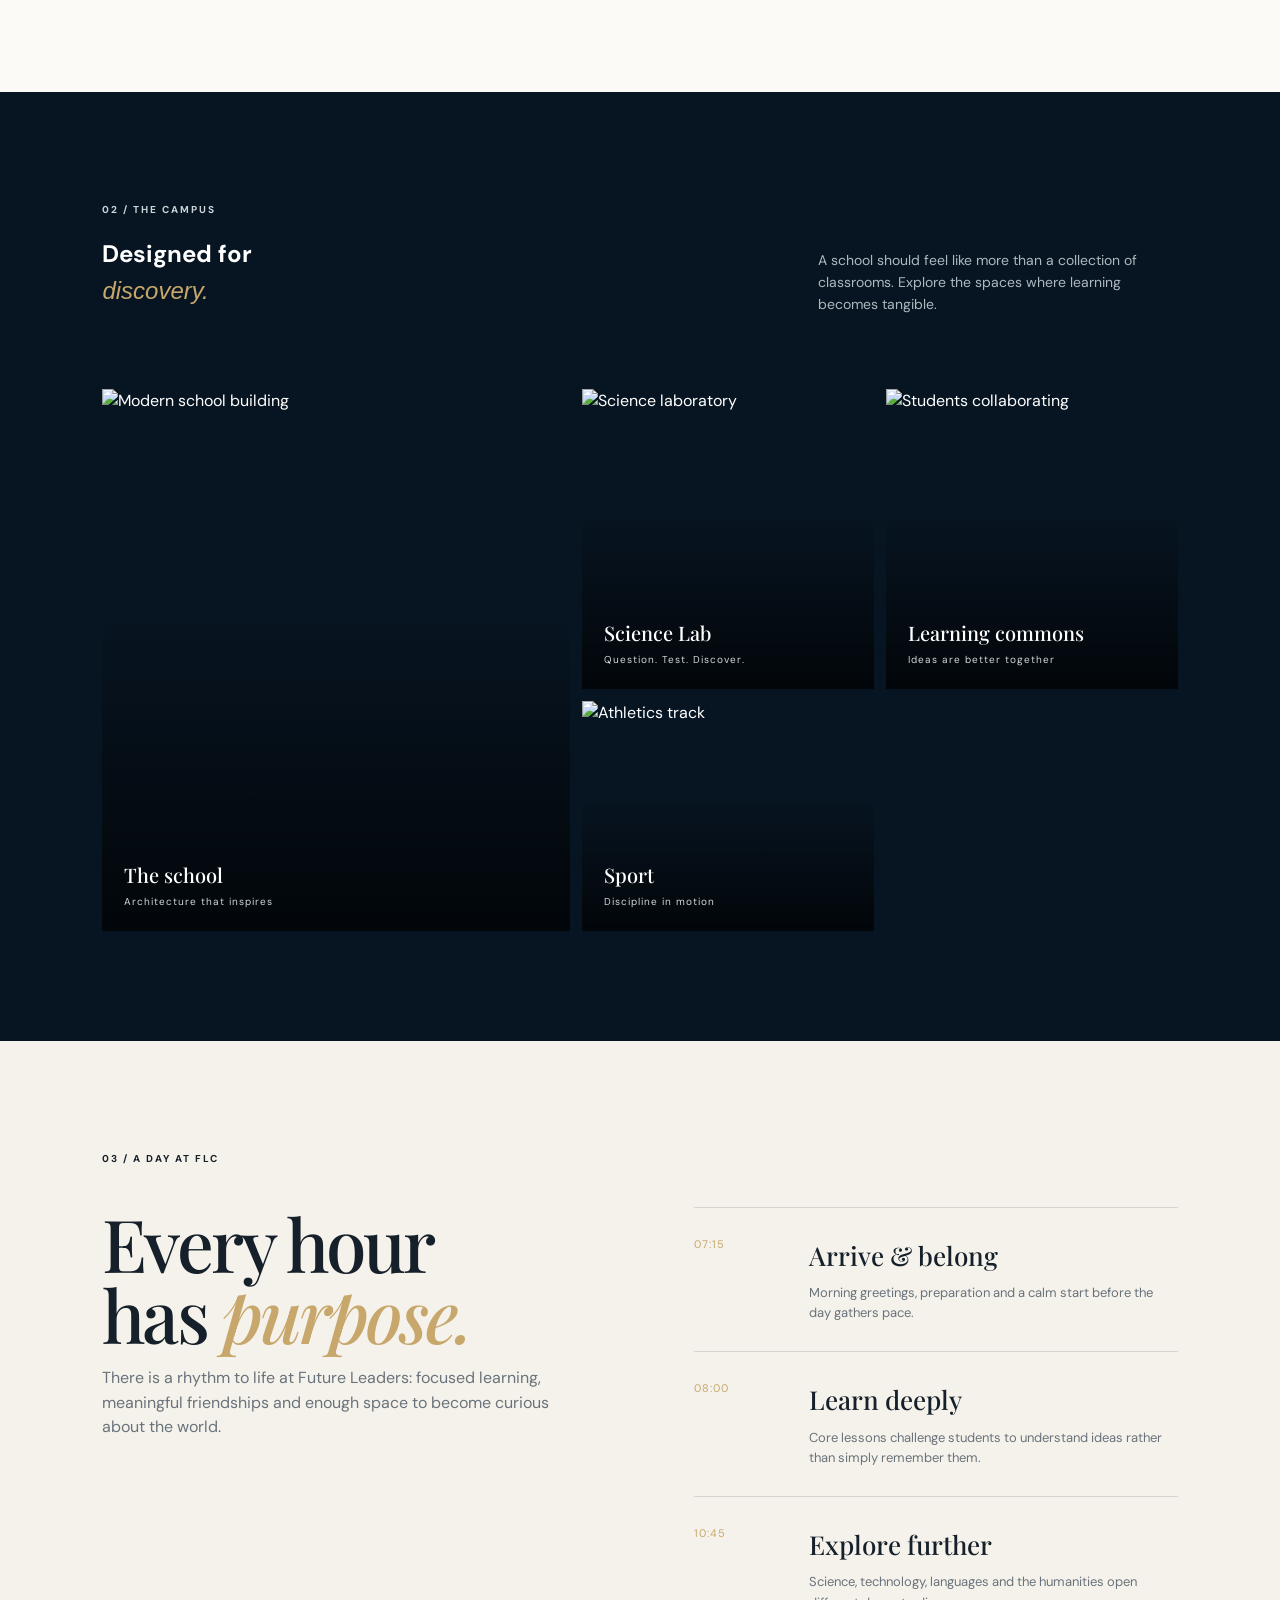
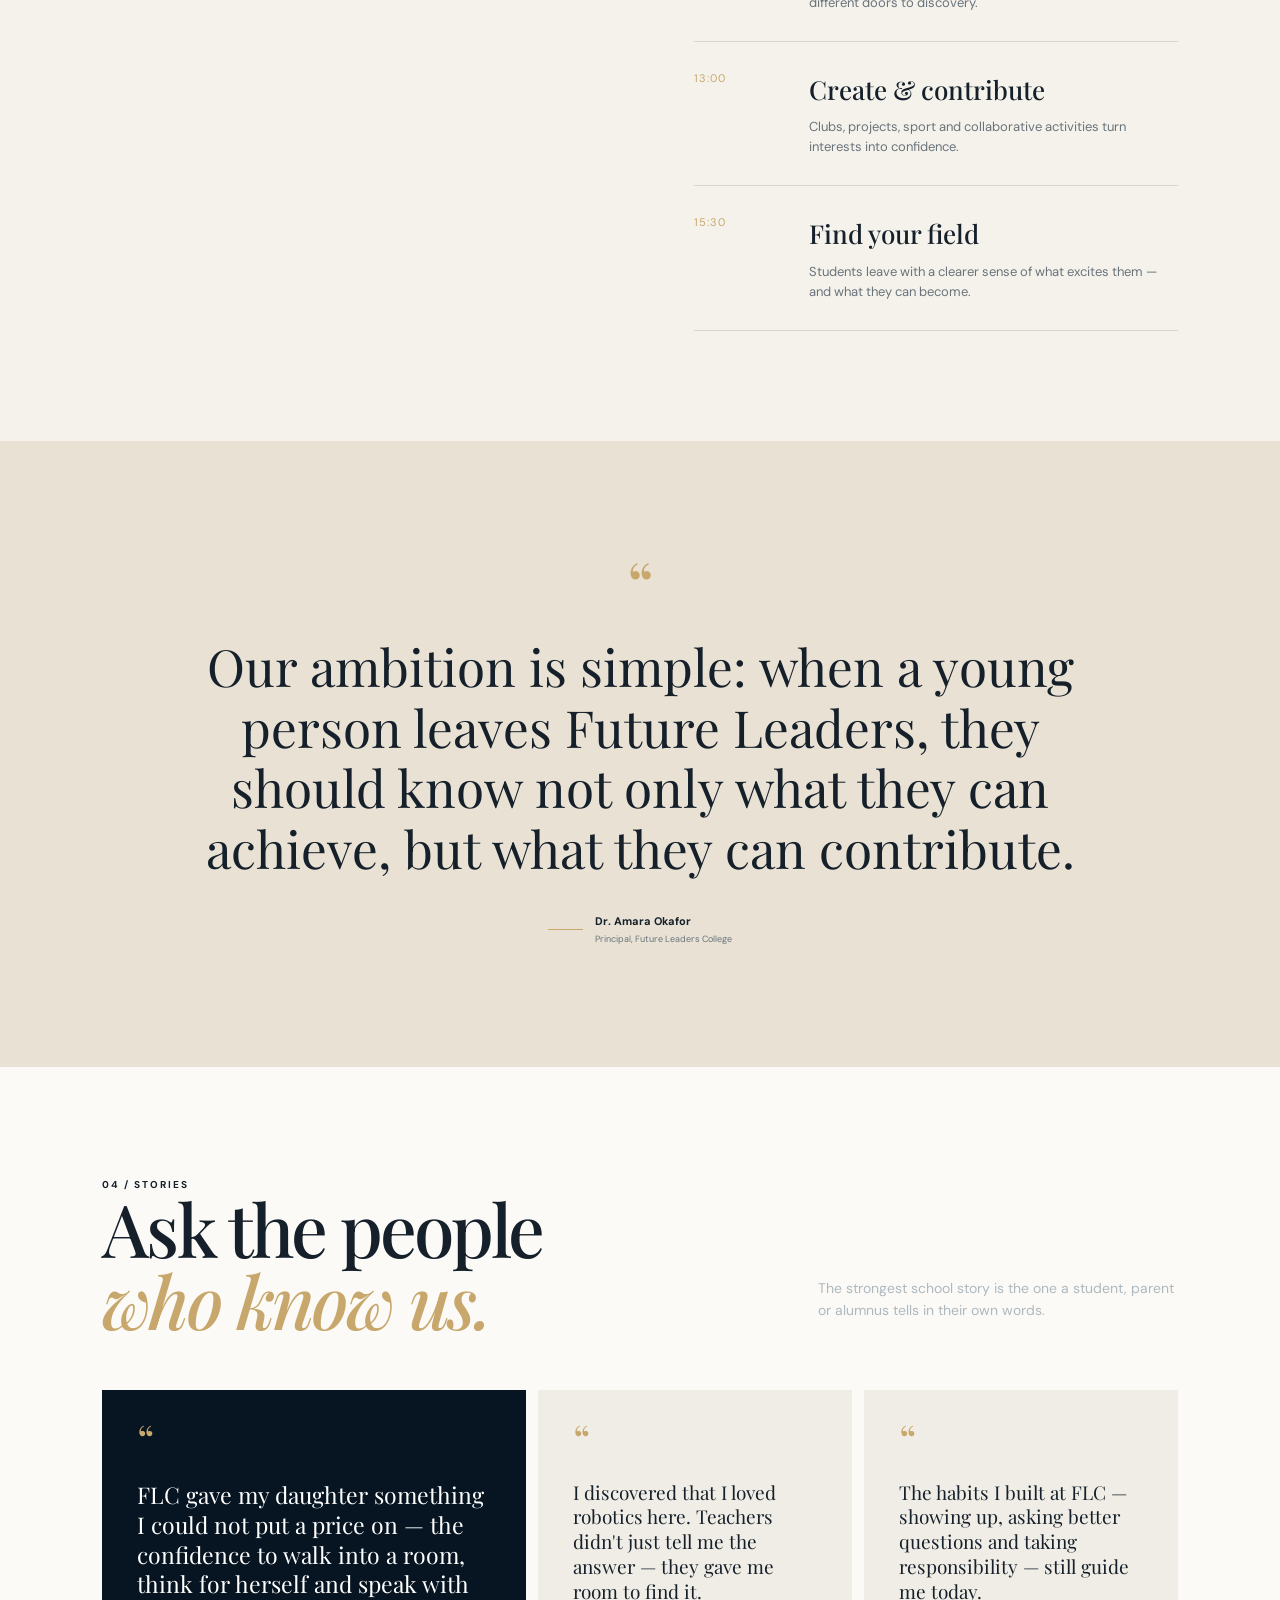
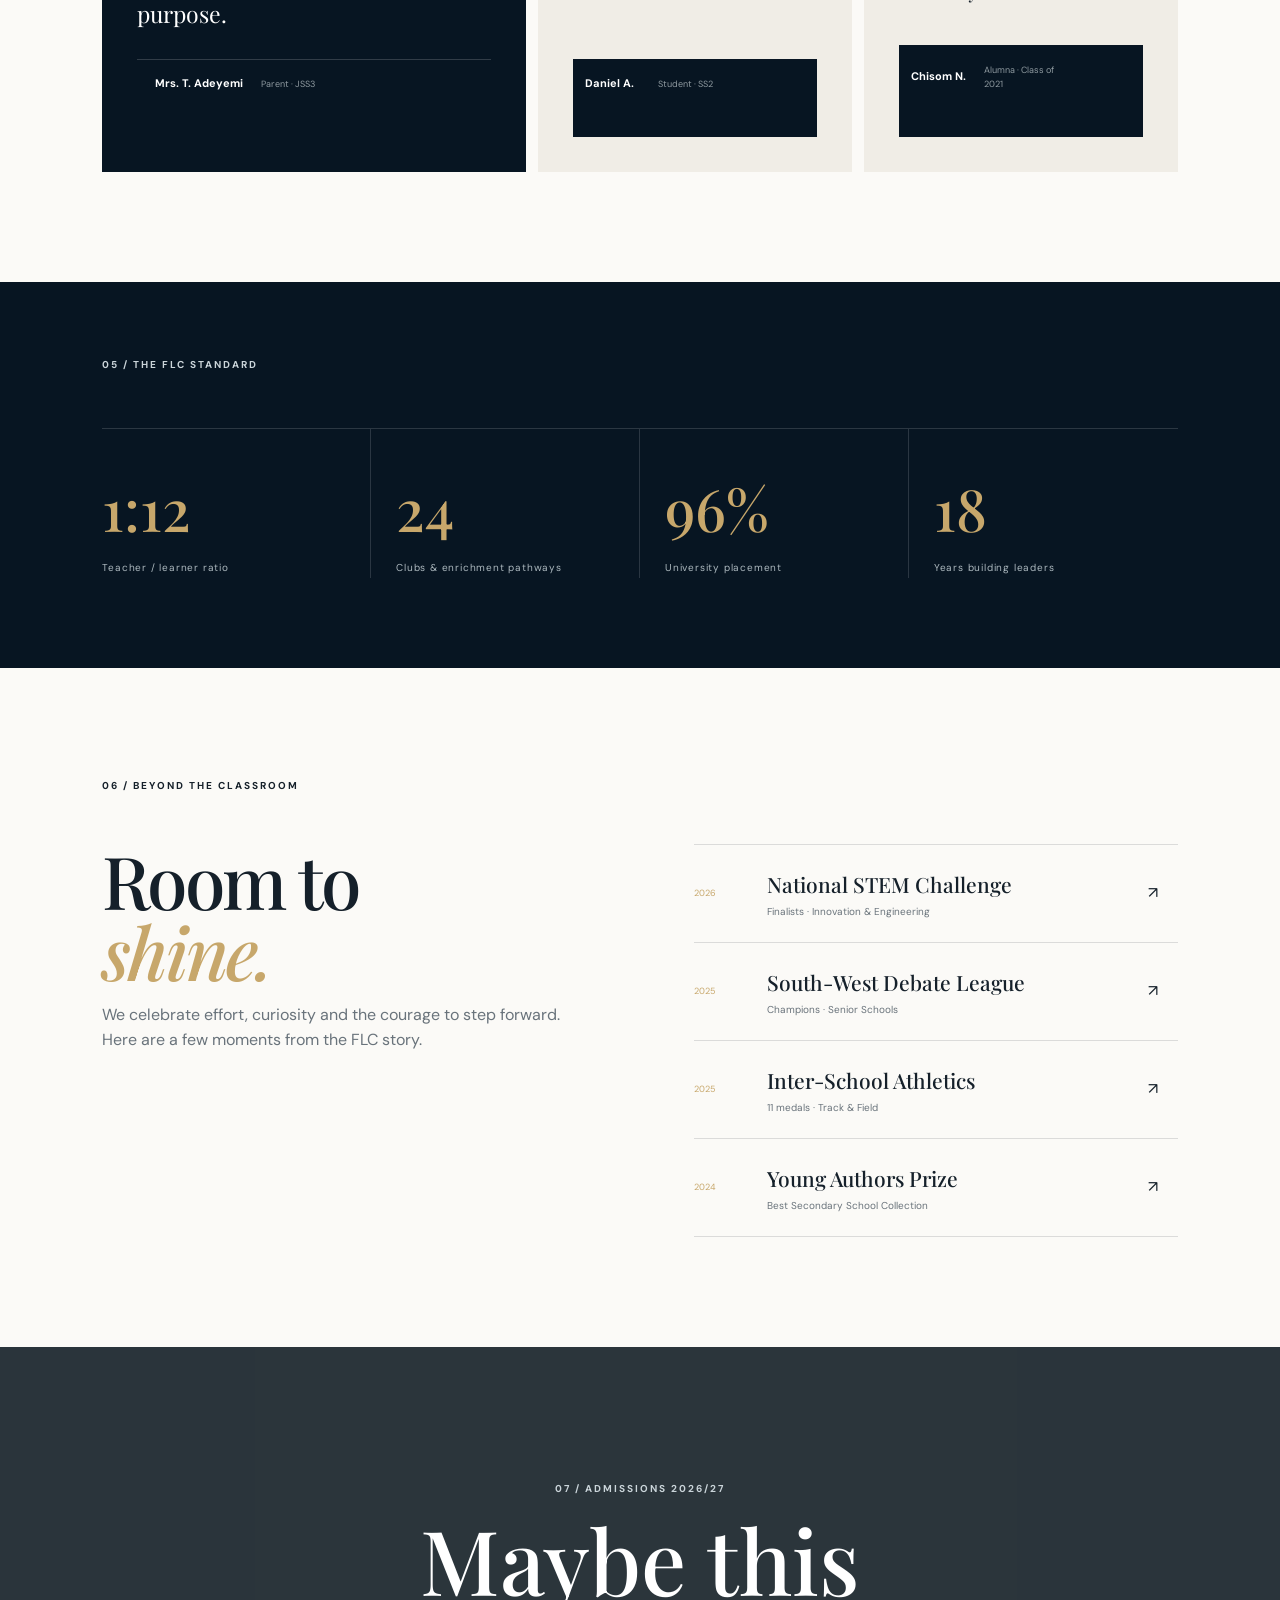
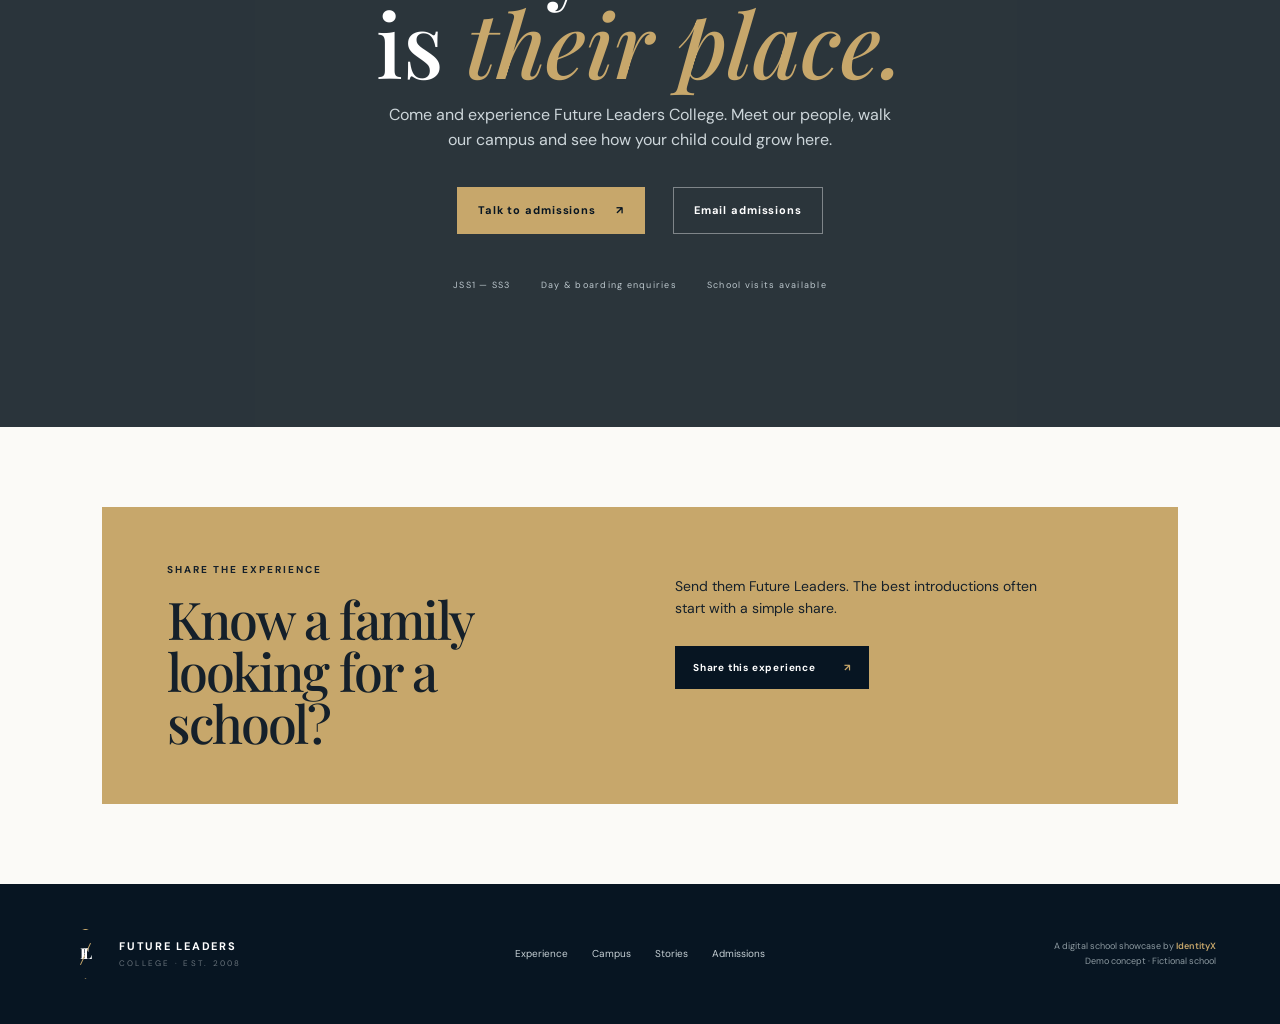
==== commit 69e17bcf: "Add files via upload" ====
--- a/index.html
+++ b/index.html
@@ -1,205 +1,167 @@
-<!DOCTYPE html>
+<!doctype html>
 <html lang="en">
 <head>
-  <meta charset="UTF-8" />
-  <meta name="viewport" content="width=device-width, initial-scale=1.0" />
-  <meta name="description" content="Aurelia Academy — an immersive school showcase experience by IdentityX." />
-  <meta property="og:title" content="Aurelia Academy | School Showcase" />
-  <meta property="og:description" content="Explore campus, student life, achievements and admissions." />
-  <meta property="og:image" content="https://images.unsplash.com/photo-1562774053-701939374585?auto=format&fit=crop&w=1600&q=85" />
-  <title>Aurelia Academy | Experience the Difference</title>
+  <meta charset="utf-8">
+  <meta name="viewport" content="width=device-width,initial-scale=1">
+  <meta name="description" content="Future Leaders College — a premium digital school showcase for JSS1–SS3.">
+  <title>Future Leaders College | JSS1 — SS3</title>
   <link rel="preconnect" href="https://fonts.googleapis.com">
   <link rel="preconnect" href="https://fonts.gstatic.com" crossorigin>
   <link href="https://fonts.googleapis.com/css2?family=DM+Sans:wght@400;500;600;700&family=Playfair+Display:wght@500;600;700&display=swap" rel="stylesheet">
-  <link rel="stylesheet" href="styles.css" />
+  <link rel="stylesheet" href="styles.css">
 </head>
 <body>
   <div class="announcement">
-    <span>Admissions for 2026/27 are now open</span>
-    <a href="#admissions">Begin your enquiry <span>→</span></a>
+    <span>ADMISSIONS 2026/27</span><span class="dot"></span><span>JSS1 — SS3</span>
+    <a href="#admissions">Book a school visit <span>↗</span></a>
   </div>
 
-  <header class="nav">
+  <header class="site-header">
     <a class="brand" href="#">
-      <span class="brand-mark">A</span>
-      <span><strong>Aurelia</strong><small>ACADEMY</small></span>
+      <span class="crest" aria-hidden="true"><span>F</span><i></i><span>L</span></span>
+      <span class="brand-copy"><b>FUTURE LEADERS</b><small>COLLEGE</small></span>
     </a>
-    <nav class="nav-links">
+    <nav>
       <a href="#experience">Experience</a>
-      <a href="#life">Student Life</a>
+      <a href="#campus">Campus</a>
+      <a href="#student-life">Student life</a>
       <a href="#stories">Stories</a>
       <a href="#admissions">Admissions</a>
     </nav>
-    <a class="nav-cta" href="#admissions">Visit the school <span>↗</span></a>
-    <button class="menu" aria-label="Open menu">☰</button>
+    <button class="menu" aria-label="Open menu"><span></span><span></span></button>
   </header>
 
   <main>
-    <section class="hero">
+    <section class="hero" id="experience">
       <div class="hero-image"></div>
-      <div class="hero-overlay"></div>
+      <div class="hero-shade"></div>
       <div class="hero-content reveal">
-        <p class="eyebrow light">A school built for tomorrow</p>
-        <h1>Where bright minds<br><em>become remarkable people.</em></h1>
-        <p class="hero-copy">Aurelia Academy is a co-educational school in Abeokuta, Nigeria, where rigorous learning meets character, creativity and a community that believes every child can do extraordinary things.</p>
+        <div class="eyebrow light">CO-EDUCATIONAL · JSS1 — SS3</div>
+        <h1>Raise them to<br><em>lead.</em></h1>
+        <p>Education is more than preparation for an examination. It is preparation for life, responsibility and the courage to make a difference.</p>
         <div class="hero-actions">
-          <a class="button light-button" href="#experience">Explore Aurelia <span>↓</span></a>
-          <a class="play-link" href="#campus"><span class="play">▶</span> Take the 90-sec tour</a>
+          <a class="button button-gold" href="#campus">Discover the experience <span>↗</span></a>
+          <a class="tour-link" href="#day"><span class="play">▶</span> Take the visual tour</a>
         </div>
       </div>
       <div class="hero-bottom">
-        <div><strong>01</strong><span>DISCOVER</span></div>
-        <div><strong>02</strong><span>EXPERIENCE</span></div>
-        <div><strong>03</strong><span>BELONG</span></div>
+        <span>EST. 2008</span>
+        <span>EXCELLENCE · CHARACTER · PURPOSE</span>
+        <span>SCROLL TO EXPLORE ↓</span>
       </div>
     </section>
 
-    <section id="experience" class="intro section">
-      <div class="section-label">01 / THE AURELIA EXPERIENCE</div>
+    <section class="intro section" id="experience">
+      <div class="section-kicker">01 / THE FLC DIFFERENCE</div>
       <div class="intro-grid">
-        <h2>More than a school.<br><em>A place to become.</em></h2>
+        <h2>A place to learn.<br><em>A place to become.</em></h2>
         <div>
-          <p class="lead">We don't measure education only by what a child remembers. We measure it by who they become when nobody is telling them what to do.</p>
-          <p>From the classroom to the sports field, from laboratory experiments to leadership opportunities, every part of Aurelia is designed to develop curiosity, confidence and responsibility.</p>
-          <a class="text-link" href="#campus">Walk through our campus <span>→</span></a>
+          <p class="lead">At Future Leaders College, every part of the school is designed around one question: <strong>who is this young person becoming?</strong></p>
+          <p>From the first lesson of the morning to the final bell, students are challenged to think clearly, communicate boldly, serve generously and discover the interests that may shape their future.</p>
+          <a class="text-link" href="#day">See how a day unfolds <span>→</span></a>
+        </div>
+      </div>
+      <div class="principles">
+        <article><span>01</span><h3>Think deeply</h3><p>Strong academics built on curiosity, discipline and independent thought.</p></article>
+        <article><span>02</span><h3>Live fully</h3><p>Sport, arts, clubs and community give every student room to discover their strengths.</p></article>
+        <article><span>03</span><h3>Lead well</h3><p>Character, responsibility and service are treated as part of education — not extras.</p></article>
+      </div>
+    </section>
+
+    <section class="campus section-dark" id="campus">
+      <div class="section-head">
+        <div><div class="section-kicker light">02 / THE CAMPUS</div><h2>Designed for<br><em>discovery.</em></h2></div>
+        <p>A school should feel like more than a collection of classrooms. Explore the spaces where learning becomes tangible.</p>
+      </div>
+      <div class="gallery">
+        <figure class="gallery-main"><img src="https://images.unsplash.com/photo-1562774053-701939374585?auto=format&fit=crop&w=1500&q=85" alt="Modern school building"><figcaption><b>The school</b><span>Architecture that inspires</span></figcaption></figure>
+        <figure><img src="https://images.unsplash.com/photo-1532094349884-543bc11b234d?auto=format&fit=crop&w=1000&q=85" alt="Science laboratory"><figcaption><b>Science Lab</b><span>Question. Test. Discover.</span></figcaption></figure>
+        <figure><img src="https://images.unsplash.com/photo-1523240795612-9a054b0db644?auto=format&fit=crop&w=1000&q=85" alt="Students collaborating"><figcaption><b>Learning commons</b><span>Ideas are better together</span></figcaption></figure>
+        <figure><img src="https://images.unsplash.com/photo-1461896836934-ffe607ba8211?auto=format&fit=crop&w=1000&q=85" alt="Athletics track"><figcaption><b>Sport</b><span>Discipline in motion</span></figcaption></figure>
+      </div>
+    </section>
+
+    <section class="day section" id="day">
+      <div class="section-kicker">03 / A DAY AT FLC</div>
+      <div class="day-grid">
+        <div class="sticky-title"><h2>Every hour<br>has <em>purpose.</em></h2><p>There is a rhythm to life at Future Leaders: focused learning, meaningful friendships and enough space to become curious about the world.</p></div>
+        <div class="timeline">
+          <article><time>07:15</time><div><h3>Arrive & belong</h3><p>Morning greetings, preparation and a calm start before the day gathers pace.</p></div></article>
+          <article><time>08:00</time><div><h3>Learn deeply</h3><p>Core lessons challenge students to understand ideas rather than simply remember them.</p></div></article>
+          <article><time>10:45</time><div><h3>Explore further</h3><p>Science, technology, languages and the humanities open different doors to discovery.</p></div></article>
+          <article><time>13:00</time><div><h3>Create & contribute</h3><p>Clubs, projects, sport and collaborative activities turn interests into confidence.</p></div></article>
+          <article><time>15:30</time><div><h3>Find your field</h3><p>Students leave with a clearer sense of what excites them — and what they can become.</p></div></article>
         </div>
       </div>
     </section>
 
-    <section id="campus" class="campus section">
-      <div class="campus-head">
-        <div>
-          <div class="section-label">02 / WALK THROUGH OUR CAMPUS</div>
-          <h2>See where<br><em>learning happens.</em></h2>
-        </div>
-        <p>Purpose-built spaces. Thoughtful details. Room for every kind of learner to find their thing.</p>
-      </div>
-      <div class="campus-grid">
-        <article class="campus-card large reveal">
-          <img src="https://images.unsplash.com/photo-1562774053-701939374585?auto=format&fit=crop&w=1400&q=85" alt="Modern school building">
-          <div class="card-caption"><span>01</span><h3>The Campus</h3><p>A calm, secure environment designed around discovery.</p></div>
-        </article>
-        <article class="campus-card reveal">
-          <img src="https://images.unsplash.com/photo-1532094349884-543bc11b234d?auto=format&fit=crop&w=900&q=85" alt="Science laboratory">
-          <div class="card-caption"><span>02</span><h3>Innovation Lab</h3><p>Science, technology and hands-on thinking.</p></div>
-        </article>
-        <article class="campus-card reveal">
-          <img src="https://images.unsplash.com/photo-1524178232363-1fb2b075b655?auto=format&fit=crop&w=900&q=85" alt="Teacher with students in classroom">
-          <div class="card-caption"><span>03</span><h3>Our Classrooms</h3><p>Small enough to know every learner. Big enough to dream.</p></div>
-        </article>
-        <article class="campus-card wide reveal">
-          <img src="https://images.unsplash.com/photo-1461896836934-ffe607ba8211?auto=format&fit=crop&w=1400&q=85" alt="Students playing sports">
-          <div class="card-caption"><span>04</span><h3>The Field</h3><p>Competition, teamwork, discipline and the joy of moving.</p></div>
-        </article>
+    <section class="quote-section">
+      <div class="quote-mark">“</div>
+      <blockquote>Our ambition is simple: when a young person leaves Future Leaders, they should know not only what they can achieve, but what they can contribute.</blockquote>
+      <div class="signature"><span></span><div><b>Dr. Amara Okafor</b><small>Principal, Future Leaders College</small></div></div>
+    </section>
+
+    <section class="stories section" id="stories">
+      <div class="section-kicker">04 / STORIES</div>
+      <div class="section-title-row"><h2>Ask the people<br><em>who know us.</em></h2><p>The strongest school story is the one a student, parent or alumnus tells in their own words.</p></div>
+      <div class="testimonial-grid">
+        <article class="testimonial feature"><span class="quote-mark small">“</span><p>FLC gave my daughter something I could not put a price on — the confidence to walk into a room, think for herself and speak with purpose.</p><footer><b>Mrs. T. Adeyemi</b><small>Parent · JSS3</small></footer></article>
+        <article class="testimonial"><span class="quote-mark small">“</span><p>I discovered that I loved robotics here. Teachers didn't just tell me the answer — they gave me room to find it.</p><footer><b>Daniel A.</b><small>Student · SS2</small></footer></article>
+        <article class="testimonial"><span class="quote-mark small">“</span><p>The habits I built at FLC — showing up, asking better questions and taking responsibility — still guide me today.</p><footer><b>Chisom N.</b><small>Alumna · Class of 2021</small></footer></article>
       </div>
     </section>
 
-    <section id="life" class="life section dark">
-      <div class="section-label">03 / A DAY AT AURELIA</div>
-      <div class="life-grid">
-        <div class="life-sticky">
-          <h2>Every day has<br><em>a story.</em></h2>
-          <p>Because the best education doesn't stop when the lesson ends.</p>
-          <a class="button outline-button" href="#stories">Meet our students <span>→</span></a>
-        </div>
-        <div class="timeline">
-          <div class="time-item reveal"><time>07:15</time><div><h3>Good morning, Aurelia</h3><p>Arrival, breakfast conversations and the first hellos of the day.</p></div></div>
-          <div class="time-item reveal"><time>08:00</time><div><h3>Deep work</h3><p>Lessons built around questions, practical thinking and genuine understanding.</p></div></div>
-          <div class="time-item reveal"><time>10:45</time><div><h3>Explore</h3><p>Clubs, laboratories, reading, collaboration and a little room to breathe.</p></div></div>
-          <div class="time-item reveal"><time>13:00</time><div><h3>Make & discover</h3><p>Projects that turn ideas into things students can see, test and improve.</p></div></div>
-          <div class="time-item reveal"><time>15:30</time><div><h3>Find your field</h3><p>Sport, music, arts, debate and leadership. Every child gets a stage.</p></div></div>
+    <section class="numbers section-dark">
+      <div class="section-kicker light">05 / THE FLC STANDARD</div>
+      <div class="numbers-grid">
+        <div><strong>1:12</strong><span>Teacher / learner ratio</span></div>
+        <div><strong>24</strong><span>Clubs & enrichment pathways</span></div>
+        <div><strong>96%</strong><span>University placement</span></div>
+        <div><strong>18</strong><span>Years building leaders</span></div>
+      </div>
+    </section>
+
+    <section class="achievements section">
+      <div class="section-kicker">06 / BEYOND THE CLASSROOM</div>
+      <div class="achievement-grid">
+        <div class="achievement-intro"><h2>Room to<br><em>shine.</em></h2><p>We celebrate effort, curiosity and the courage to step forward. Here are a few moments from the FLC story.</p></div>
+        <div class="achievement-list">
+          <article><span>2026</span><div><h3>National STEM Challenge</h3><p>Finalists · Innovation & Engineering</p></div><b>↗</b></article>
+          <article><span>2025</span><div><h3>South-West Debate League</h3><p>Champions · Senior Schools</p></div><b>↗</b></article>
+          <article><span>2025</span><div><h3>Inter-School Athletics</h3><p>11 medals · Track & Field</p></div><b>↗</b></article>
+          <article><span>2024</span><div><h3>Young Authors Prize</h3><p>Best Secondary School Collection</p></div><b>↗</b></article>
         </div>
       </div>
     </section>
 
-    <section class="quote-section section">
-      <div class="quote-mark">“</div>
-      <blockquote>We want our students to leave Aurelia with more than certificates. We want them to leave knowing <em>what they can contribute.</em></blockquote>
-      <div class="person"><div class="avatar">AO</div><div><strong>Mrs. Adaeze Okafor</strong><span>Principal, Aurelia Academy</span></div></div>
-    </section>
-
-    <section id="stories" class="stories section">
-      <div class="section-label">04 / VOICES OF AURELIA</div>
-      <div class="stories-head">
-        <h2>Don't take<br><em>our word for it.</em></h2>
-        <p>Ask the people who live it every day.</p>
-      </div>
-      <div class="testimonial-grid">
-        <article class="testimonial featured reveal">
-          <div class="stars">★★★★★</div>
-          <p>“Aurelia gave my daughter the confidence to ask questions, lead projects and actually enjoy learning. The change we saw in her first year was remarkable.”</p>
-          <footer><div class="avatar">TM</div><div><strong>Tolu Martins</strong><span>Parent of Year 9 student</span></div></footer>
-        </article>
-        <article class="testimonial reveal">
-          <div class="stars">★★★★★</div>
-          <p>“My favourite thing is that teachers don't just give us answers. They make us figure things out.”</p>
-          <footer><div class="avatar">DO</div><div><strong>David O.</strong><span>Year 11 Student</span></div></footer>
-        </article>
-        <article class="testimonial reveal">
-          <div class="stars">★★★★★</div>
-          <p>“I left Aurelia knowing how to communicate, work with people and take responsibility. University felt like the next chapter, not a shock.”</p>
-          <footer><div class="avatar">KN</div><div><strong>Kelechi N.</strong><span>Aurelia Alumni</span></div></footer>
-        </article>
-      </div>
-    </section>
-
-    <section class="numbers section">
-      <div class="number"><strong>1:12</strong><span>Teacher to learner ratio</span></div>
-      <div class="number"><strong>24</strong><span>Clubs & enrichment programmes</span></div>
-      <div class="number"><strong>96%</strong><span>University placement rate</span></div>
-      <div class="number"><strong>18</strong><span>Years of excellence</span></div>
-    </section>
-
-    <section class="achievements section">
-      <div class="section-label">05 / WHAT OUR STUDENTS ARE DOING</div>
-      <div class="achievement-grid">
-        <div class="achievement-copy">
-          <h2>Small moments.<br><em>Big milestones.</em></h2>
-          <p>We celebrate progress, not just podiums. But when our students win, we make a little noise too.</p>
-          <a class="text-link" href="#admissions">See all achievements <span>→</span></a>
+    <section class="admissions" id="admissions">
+      <div class="admission-bg"></div><div class="admission-overlay"></div>
+      <div class="admission-content">
+        <div class="section-kicker light">07 / ADMISSIONS 2026/27</div>
+        <h2>Maybe this<br>is <em>their place.</em></h2>
+        <p>Come and experience Future Leaders College. Meet our people, walk our campus and see how your child could grow here.</p>
+        <div class="hero-actions">
+          <a class="button button-gold" href="https://wa.me/2348069970348?text=Hello%20Future%20Leaders%20College%2C%20I%27d%20like%20to%20see%20how%20a%20digital%20school%20showcase%20could%20work%20for%20our%20school." target="_blank" rel="noopener">Talk to admissions <span>↗</span></a>
+          <a class="button button-outline" href="mailto:admissions@futureleaderscollege.example">Email admissions</a>
         </div>
-        <div class="achievement-list">
-          <div class="achievement reveal"><span>01</span><div><small>APR 2026</small><h3>National STEM Challenge</h3><p>2nd place — Senior Innovation Category</p></div><b>↗</b></div>
-          <div class="achievement reveal"><span>02</span><div><small>MAR 2026</small><h3>South-West Debate League</h3><p>Regional Champions</p></div><b>↗</b></div>
-          <div class="achievement reveal"><span>03</span><div><small>FEB 2026</small><h3>Inter-School Athletics</h3><p>11 medals across 7 events</p></div><b>↗</b></div>
-          <div class="achievement reveal"><span>04</span><div><small>JAN 2026</small><h3>Young Authors Prize</h3><p>Three students shortlisted nationally</p></div><b>↗</b></div>
-        </div>
-      </div>
-    </section>
-
-    <section id="admissions" class="admissions">
-      <div class="admission-image"></div>
-      <div class="admission-content">
-        <div class="section-label light-label">06 / YOUR NEXT CHAPTER</div>
-        <h2>Could this be<br><em>your child's place?</em></h2>
-        <p>Come see Aurelia for yourself. Meet our teachers, walk through the campus and ask every question you have.</p>
-        <div class="admission-actions">
-          <a class="button light-button" href="https://wa.me/2348000000000?text=Hello%20Aurelia%20Academy%2C%20I%27d%20like%20to%20make%20an%20admission%20enquiry." target="_blank" rel="noopener">Start an enquiry <span>↗</span></a>
-          <a class="button ghost-button" href="mailto:admissions@aureliaacademy.example">Email admissions</a>
-        </div>
-        <div class="admission-meta"><span>📍 Abeokuta, Ogun State</span><span>● Mon–Fri, 8:00–16:00</span></div>
+        <div class="admission-meta"><span>JSS1 — SS3</span><span>Day & boarding enquiries</span><span>School visits available</span></div>
       </div>
     </section>
 
     <section class="share section">
-      <div class="share-inner">
-        <span class="share-icon">↗</span>
-        <div><div class="section-label">SHARE AURELIA</div><h2>Know someone looking<br>for a school?</h2><p>Send them the Aurelia experience.</p></div>
-        <button class="button dark-button" id="shareBtn">Share this page <span>↗</span></button>
+      <div class="share-card">
+        <div><div class="section-kicker">SHARE THE EXPERIENCE</div><h2>Know a family<br>looking for a school?</h2></div>
+        <div><p>Send them Future Leaders. The best introductions often start with a simple share.</p><button class="share-btn" id="shareBtn">Share this experience <span>↗</span></button><small id="shareStatus"></small></div>
       </div>
     </section>
   </main>
 
-  <footer class="footer">
-    <div class="footer-top">
-      <a class="brand footer-brand" href="#"><span class="brand-mark">A</span><span><strong>Aurelia</strong><small>ACADEMY</small></span></a>
-      <div class="footer-links"><a href="#experience">Experience</a><a href="#life">Student Life</a><a href="#stories">Stories</a><a href="#admissions">Admissions</a></div>
-      <div class="socials"><a href="#">IG</a><a href="#">FB</a><a href="#">WA</a></div>
-    </div>
-    <div class="footer-bottom"><span>© 2026 Aurelia Academy. All rights reserved.</span><span>Showcase experience by <strong>IdentityX</strong></span></div>
+  <footer>
+    <div class="footer-brand"><span class="crest"><span>F</span><i></i><span>L</span></span><div><b>FUTURE LEADERS</b><small>COLLEGE · EST. 2008</small></div></div>
+    <div class="footer-links"><a href="#experience">Experience</a><a href="#campus">Campus</a><a href="#stories">Stories</a><a href="#admissions">Admissions</a></div>
+    <div class="footer-note">A digital school showcase by <b>IdentityX</b><br>Demo concept · Fictional school</div>
   </footer>
 
-  <div class="toast" id="toast">Link copied. Share Aurelia with someone.</div>
   <script src="script.js"></script>
 </body>
-</html>
+</html>
--- a/styles.css
+++ b/styles.css
@@ -1,24 +1 @@
-:root{
-  --ink:#11110f;--muted:#6e6c66;--cream:#f4f1e9;--paper:#fbfaf7;--line:rgba(17,17,15,.13);
-  --serif:"Playfair Display",Georgia,serif;--sans:"DM Sans",Arial,sans-serif;
-}
-*{box-sizing:border-box}html{scroll-behavior:smooth}body{margin:0;background:var(--paper);color:var(--ink);font-family:var(--sans);line-height:1.5}a{text-decoration:none;color:inherit}button{font:inherit}
-.announcement{height:38px;background:#151512;color:#fff;display:flex;align-items:center;justify-content:center;gap:28px;font-size:11px;letter-spacing:.05em}.announcement a{opacity:.75}.announcement a span{margin-left:8px}
-.nav{height:82px;display:flex;align-items:center;justify-content:space-between;padding:0 5vw;background:rgba(251,250,247,.94);position:sticky;top:0;z-index:20;backdrop-filter:blur(14px);border-bottom:1px solid var(--line)}
-.brand{display:flex;align-items:center;gap:10px}.brand-mark{width:36px;height:36px;border:1px solid var(--ink);border-radius:50%;display:grid;place-items:center;font-family:var(--serif);font-size:20px}.brand strong{display:block;font-family:var(--serif);font-size:18px;line-height:16px}.brand small{display:block;font-size:7px;letter-spacing:.25em;margin-top:4px}.nav-links{display:flex;gap:32px;font-size:12px;color:#55534e}.nav-links a:hover,.footer-links a:hover{color:#000}.nav-cta{border-bottom:1px solid #111;font-size:11px;padding-bottom:4px}.nav-cta span{margin-left:10px}.menu{display:none;border:0;background:none;font-size:21px}
-.hero{height:calc(100vh - 120px);min-height:650px;position:relative;color:#fff;overflow:hidden}.hero-image{position:absolute;inset:0;background:url("https://images.unsplash.com/photo-1580582932707-520aed937b7b?auto=format&fit=crop&w=2200&q=90") center/cover;transform:scale(1.02)}.hero-overlay{position:absolute;inset:0;background:linear-gradient(90deg,rgba(8,8,6,.76),rgba(8,8,6,.3) 60%,rgba(8,8,6,.12)),linear-gradient(0deg,rgba(8,8,6,.5),transparent 55%)}.hero-content{position:absolute;left:9vw;top:50%;transform:translateY(-42%);max-width:760px}.eyebrow,.section-label{font-size:10px;letter-spacing:.22em;font-weight:700;margin-bottom:22px}.eyebrow.light{color:rgba(255,255,255,.7)}h1,h2,h3,p{margin-top:0}h1{font:600 clamp(48px,6.4vw,96px)/.99 var(--serif);letter-spacing:-.045em;margin-bottom:28px}h1 em,h2 em,blockquote em{font-style:italic;font-weight:500}.hero-copy{max-width:570px;color:rgba(255,255,255,.77);font-size:15px}.hero-actions{display:flex;align-items:center;gap:25px;margin-top:35px}.button{display:inline-flex;align-items:center;gap:32px;padding:15px 20px;border:1px solid transparent;font-size:11px;font-weight:700;letter-spacing:.04em;transition:.25s}.light-button{background:#fff;color:#111}.light-button:hover{transform:translateY(-2px);background:#f0eee7}.play-link{font-size:11px;display:flex;align-items:center;gap:10px}.play{width:31px;height:31px;border:1px solid rgba(255,255,255,.65);border-radius:50%;display:grid;place-items:center;font-size:8px}.hero-bottom{position:absolute;left:9vw;right:9vw;bottom:30px;border-top:1px solid rgba(255,255,255,.3);display:flex;gap:65px;padding-top:13px}.hero-bottom div{display:flex;gap:14px;align-items:center}.hero-bottom strong{font-size:11px}.hero-bottom span{font-size:8px;letter-spacing:.2em;color:rgba(255,255,255,.58)}
-.section{padding:125px 9vw}.section-label{color:#87837a}.intro{background:var(--paper)}.intro-grid{display:grid;grid-template-columns:1.2fr .8fr;gap:10vw}.intro h2,.campus h2,.life h2,.stories h2,.achievement-copy h2,.admission-content h2{font:500 clamp(44px,5.3vw,78px)/1.02 var(--serif);letter-spacing:-.045em;margin:0}.lead{font-size:20px;line-height:1.55;margin-bottom:24px}.intro-grid p:not(.lead){color:var(--muted);font-size:14px;max-width:470px}.text-link{display:inline-block;margin-top:22px;border-bottom:1px solid #111;padding-bottom:6px;font-size:11px;font-weight:700}.text-link span{margin-left:30px}
-.campus{background:var(--cream)}.campus-head{display:flex;justify-content:space-between;align-items:end;margin-bottom:55px}.campus-head>p{max-width:310px;color:var(--muted);font-size:13px;margin:0}.campus-grid{display:grid;grid-template-columns:1.3fr .7fr;gap:18px}.campus-card{position:relative;min-height:440px;overflow:hidden;background:#ddd}.campus-card.large{grid-row:span 2;height:650px}.campus-card.wide{grid-column:1/-1;height:480px}.campus-card img{width:100%;height:100%;object-fit:cover;display:block;transition:transform .7s}.campus-card:hover img{transform:scale(1.04)}.campus-card:after{content:"";position:absolute;inset:0;background:linear-gradient(0deg,rgba(0,0,0,.65),transparent 55%)}.card-caption{position:absolute;z-index:1;bottom:28px;left:30px;color:#fff;right:30px}.card-caption span{font-size:9px;opacity:.65}.card-caption h3{font:500 32px var(--serif);margin:8px 0 2px}.card-caption p{font-size:11px;opacity:.76;margin:0}
-.dark{background:#171714;color:#f7f5ef}.dark .section-label{color:#8e8c85}.life-grid{display:grid;grid-template-columns:1fr 1fr;gap:12vw}.life-sticky>p{max-width:320px;color:#aaa89f;margin:25px 0 35px;font-size:14px}.outline-button{color:#fff;border-color:#555;background:transparent}.outline-button:hover{background:#fff;color:#111}.timeline{border-top:1px solid #444}.time-item{display:grid;grid-template-columns:100px 1fr;gap:30px;padding:29px 0;border-bottom:1px solid #383834}.time-item time{font-size:10px;color:#8e8c85;letter-spacing:.12em}.time-item h3{font:500 25px var(--serif);margin-bottom:6px}.time-item p{font-size:12px;color:#a4a29b;margin:0;max-width:420px}
-.quote-section{background:#e9e5dc;text-align:center;padding-left:16vw;padding-right:16vw}.quote-mark{font:70px var(--serif);height:50px}.quote-section blockquote{font:500 clamp(35px,4.3vw,63px)/1.13 var(--serif);letter-spacing:-.04em;margin:20px auto 40px}.person{display:flex;justify-content:center;align-items:center;gap:12px;text-align:left}.avatar{width:39px;height:39px;border-radius:50%;background:#d0cbc0;display:grid;place-items:center;font-size:9px;font-weight:700}.person strong,.testimonial strong{display:block;font-size:11px}.person span,.testimonial footer span{display:block;color:#77736b;font-size:9px;margin-top:2px}
-.stories{background:var(--paper)}.stories-head{display:flex;justify-content:space-between;align-items:end;margin-bottom:55px}.stories-head p{color:var(--muted);font-size:13px}.testimonial-grid{display:grid;grid-template-columns:1.35fr 1fr 1fr;gap:18px}.testimonial{padding:35px;background:#f1eee7;min-height:330px;display:flex;flex-direction:column;justify-content:space-between}.testimonial.featured{background:#dcd7cc}.stars{letter-spacing:3px;font-size:10px;margin-bottom:25px}.testimonial>p{font:500 22px/1.35 var(--serif);letter-spacing:-.015em}.testimonial:not(.featured)>p{font-size:19px}.testimonial footer{display:flex;gap:11px;align-items:center}
-.numbers{padding-top:70px;padding-bottom:70px;background:#11110f;color:#fff;display:grid;grid-template-columns:repeat(4,1fr);gap:20px}.number{border-left:1px solid #444;padding-left:22px}.number strong{display:block;font:500 45px var(--serif)}.number span{font-size:10px;color:#999;display:block;max-width:130px;margin-top:5px}
-.achievements{background:var(--cream)}.achievement-grid{display:grid;grid-template-columns:.8fr 1.2fr;gap:12vw}.achievement-copy p{color:var(--muted);font-size:14px;max-width:330px;margin:25px 0}.achievement-list{border-top:1px solid #aaa69d}.achievement{display:grid;grid-template-columns:45px 1fr 20px;align-items:center;gap:15px;padding:25px 0;border-bottom:1px solid #aaa69d}.achievement>span{font-size:9px;color:#888}.achievement small{font-size:8px;letter-spacing:.15em;color:#888}.achievement h3{font:500 23px var(--serif);margin:5px 0}.achievement p{font-size:10px;color:#777;margin:0}.achievement b{font-size:14px;font-weight:400}
-.admissions{min-height:650px;position:relative;color:#fff;display:flex;align-items:center;overflow:hidden}.admission-image{position:absolute;inset:0;background:url("https://images.unsplash.com/photo-1529390079861-591de354faf5?auto=format&fit=crop&w=2200&q=90") center/cover}.admissions:after{content:"";position:absolute;inset:0;background:rgba(9,9,7,.62)}.admission-content{position:relative;z-index:1;width:100%;padding:110px 9vw}.light-label{color:#aaa99f}.admission-content h2{font-size:clamp(48px,6vw,88px)}.admission-content>p{max-width:480px;color:#c6c4bc;font-size:14px;margin:25px 0 35px}.admission-actions{display:flex;gap:12px}.ghost-button{color:#fff;border-color:rgba(255,255,255,.5)}.ghost-button:hover{background:#fff;color:#111}.admission-meta{margin-top:55px;display:flex;gap:35px;font-size:9px;letter-spacing:.1em;color:#b9b7af}
-.share{background:#e5e1d7}.share-inner{display:grid;grid-template-columns:70px 1fr auto;align-items:center;gap:30px}.share-icon{width:52px;height:52px;border:1px solid #aaa69d;border-radius:50%;display:grid;place-items:center}.share h2{font:500 40px/1.05 var(--serif);margin:7px 0}.share p{font-size:11px;color:#777;margin:0}.dark-button{background:#111;color:#fff}.dark-button:hover{transform:translateY(-2px)}
-.footer{background:#11110f;color:#fff;padding:60px 5vw 25px}.footer-top{display:flex;align-items:center;justify-content:space-between;padding-bottom:55px;border-bottom:1px solid #353531}.footer-brand .brand-mark{border-color:#777}.footer-links{display:flex;gap:28px;font-size:10px;color:#aaa}.socials{display:flex;gap:9px}.socials a{width:29px;height:29px;border:1px solid #444;border-radius:50%;display:grid;place-items:center;font-size:8px}.footer-bottom{display:flex;justify-content:space-between;color:#6e6d68;font-size:8px;padding-top:22px;letter-spacing:.04em}.footer-bottom strong{color:#aaa}
-.toast{position:fixed;left:50%;bottom:28px;transform:translate(-50%,20px);background:#111;color:#fff;padding:13px 18px;font-size:11px;opacity:0;pointer-events:none;transition:.3s;z-index:50}.toast.show{opacity:1;transform:translate(-50%,0)}
-.reveal{opacity:0;transform:translateY(25px);transition:opacity .8s ease,transform .8s ease}.reveal.visible{opacity:1;transform:none}
-@media(max-width:800px){
-  .announcement{font-size:9px;gap:12px}.nav{height:70px;padding:0 5vw}.nav-links,.nav-cta{display:none}.menu{display:block}.hero{height:calc(100svh - 108px);min-height:620px}.hero-content{left:7vw;right:7vw;top:48%}h1{font-size:50px}.hero-copy{font-size:13px}.hero-actions{flex-wrap:wrap}.hero-bottom{left:7vw;right:7vw;gap:22px}.section{padding:85px 7vw}.intro-grid,.life-grid,.achievement-grid{grid-template-columns:1fr;gap:55px}.campus-head,.stories-head{display:block}.campus-head>p,.stories-head p{margin-top:20px}.campus-grid{grid-template-columns:1fr}.campus-card.large,.campus-card.wide{grid-row:auto;grid-column:auto;height:430px}.campus-card{height:390px;min-height:0}.testimonial-grid{grid-template-columns:1fr}.testimonial{min-height:290px}.numbers{grid-template-columns:1fr 1fr;padding:55px 7vw}.number strong{font-size:36px}.number{padding:0 0 0 15px}.admissions{min-height:650px}.admission-content{padding:90px 7vw}.admission-actions{flex-wrap:wrap}.admission-meta{flex-direction:column;gap:10px}.share-inner{grid-template-columns:1fr;gap:20px}.share-icon{display:none}.footer-top{flex-wrap:wrap;gap:30px}.footer-links{order:3;width:100%;flex-wrap:wrap}.footer-bottom{gap:20px;flex-direction:column}.time-item{grid-template-columns:65px 1fr;gap:15px}
-}
+:root{--navy:#071522;--navy2:#0d2030;--gold:#c7a76b;--ivory:#f5f2eb;--paper:#fbfaf7;--ink:#15202a;--muted:#69737b;--line:rgba(21,32,42,.14);--serif:"Playfair Display",Georgia,serif;--sans:"DM Sans",Arial,sans-serif}*{box-sizing:border-box}html{scroll-behavior:smooth}body{margin:0;background:var(--paper);color:var(--ink);font-family:var(--sans);line-height:1.55}a{color:inherit;text-decoration:none}button{font:inherit}img{display:block;width:100%;height:100%;object-fit:cover}.announcement{height:38px;background:var(--navy);color:#dce4e9;display:flex;align-items:center;justify-content:center;gap:14px;font-size:10px;letter-spacing:.16em}.announcement a{margin-left:auto;margin-right:4%;color:#fff}.announcement a span{color:var(--gold)}.dot{width:3px;height:3px;background:var(--gold);border-radius:50%}.site-header{height:82px;padding:0 5%;display:flex;align-items:center;justify-content:space-between;background:var(--paper);position:relative;z-index:10;border-bottom:1px solid var(--line)}.brand,.footer-brand{display:flex;align-items:center;gap:12px}.crest{width:43px;height:50px;display:flex;align-items:center;justify-content:center;position:relative;color:var(--navy);font-family:var(--serif);font-weight:700;font-size:15px;border:1px solid var(--gold);clip-path:polygon(50% 0,94% 14%,88% 77%,50% 100%,12% 77%,6% 14%)}.crest span:first-child{transform:translateX(3px)}.crest span:last-child{transform:translateX(-3px)}.crest i{width:1px;height:24px;background:var(--gold);transform:rotate(25deg);position:absolute}.brand-copy,.footer-brand>div{display:flex;flex-direction:column;line-height:1}.brand-copy b,.footer-brand b{font-size:11px;letter-spacing:.16em}.brand-copy small,.footer-brand small{font-size:8px;letter-spacing:.28em;margin-top:7px;color:#69737b}.site-header nav{display:flex;gap:34px;font-size:12px;font-weight:600}.site-header nav a{position:relative}.site-header nav a:after{content:"";position:absolute;left:0;right:100%;bottom:-7px;height:1px;background:var(--gold);transition:.3s}.site-header nav a:hover:after{right:0}.menu{display:none;background:none;border:0}.hero{height:calc(100vh - 120px);min-height:620px;position:relative;color:#fff;overflow:hidden}.hero-image{position:absolute;inset:0;background:url("https://images.unsplash.com/photo-1546410531-bb4caa6b424d?auto=format&fit=crop&w=2200&q=90") center/cover}.hero-shade{position:absolute;inset:0;background:linear-gradient(90deg,rgba(2,10,17,.86),rgba(2,10,17,.38) 55%,rgba(2,10,17,.1))}.hero-content{position:absolute;left:8%;top:50%;transform:translateY(-45%);max-width:690px}.eyebrow,.section-kicker{font-size:10px;letter-spacing:.2em;font-weight:700}.light{color:#cbd5da}.hero h1{font-family:var(--serif);font-size:clamp(65px,9vw,126px);font-weight:500;line-height:.9;margin:20px 0 30px;letter-spacing:-.045em}.hero h1 em,h1 em,h2 em{font-style:italic;color:var(--gold);font-weight:500}.hero-content p{max-width:500px;font-size:16px;color:#e0e6e8}.hero-actions{display:flex;align-items:center;gap:28px;margin-top:34px}.button{padding:14px 20px;border:1px solid transparent;font-size:11px;letter-spacing:.08em;font-weight:700;display:inline-flex;gap:20px;align-items:center;transition:.25s}.button-gold{background:var(--gold);color:var(--navy)}.button-gold:hover{transform:translateY(-2px);box-shadow:0 10px 25px #0004}.button-outline{border-color:#ffffff66;color:#fff}.tour-link{font-size:11px;letter-spacing:.08em;display:flex;align-items:center;gap:10px}.play{width:30px;height:30px;border:1px solid #ffffff77;border-radius:50%;display:grid;place-items:center;font-size:8px}.hero-bottom{position:absolute;left:5%;right:5%;bottom:26px;display:flex;justify-content:space-between;font-size:9px;letter-spacing:.18em;color:#d4dde1}.section{padding:110px 8%}.intro-grid,.day-grid,.achievement-grid{display:grid;grid-template-columns:1fr 1fr;gap:10%;margin-top:40px}.section h2{font-family:var(--serif);font-size:clamp(48px,5.7vw,78px);line-height:.98;font-weight:500;letter-spacing:-.04em;margin:0}.lead{font-size:21px;line-height:1.45;margin:0 0 20px}.intro-grid p:not(.lead),.sticky-title p,.achievement-intro p{color:var(--muted);max-width:520px}.text-link{display:inline-block;margin-top:20px;font-size:12px;font-weight:700;border-bottom:1px solid var(--gold);padding-bottom:6px}.text-link span{color:var(--gold);margin-left:12px}.principles{display:grid;grid-template-columns:repeat(3,1fr);border-top:1px solid var(--line);margin-top:90px}.principles article{padding:28px 30px 0 0;border-right:1px solid var(--line)}.principles article+article{padding-left:30px}.principles article:last-child{border-right:0}.principles span{color:var(--gold);font-size:10px}.principles h3{font-family:var(--serif);font-size:25px;font-weight:500;margin:20px 0 7px}.principles p{color:var(--muted);font-size:13px}.section-dark{background:var(--navy);color:#fff;padding:110px 8%}.section-head,.section-title-row{display:flex;justify-content:space-between;align-items:flex-end;gap:50px}.section-head h2{margin-top:18px}.section-head>p,.section-title-row>p{max-width:360px;color:#aeb9bf;font-size:14px}.gallery{display:grid;grid-template-columns:1.6fr 1fr 1fr;grid-template-rows:300px 230px;gap:12px;margin-top:60px}.gallery figure{margin:0;position:relative;overflow:hidden}.gallery-main{grid-row:span 2}.gallery figure:after{content:"";position:absolute;inset:40% 0 0;background:linear-gradient(transparent,#000b)}.gallery figcaption{position:absolute;bottom:22px;left:22px;z-index:2;display:flex;flex-direction:column}.gallery figcaption b{font-family:var(--serif);font-size:20px;font-weight:500}.gallery figcaption span{font-size:10px;letter-spacing:.1em;color:#d1d8db;margin-top:4px}.gallery img{transition:transform .8s}.gallery figure:hover img{transform:scale(1.04)}.day{background:var(--ivory)}.sticky-title{position:sticky;top:80px;align-self:start}.timeline{border-top:1px solid var(--line)}.timeline article{display:grid;grid-template-columns:90px 1fr;gap:25px;padding:28px 0;border-bottom:1px solid var(--line)}.timeline time{font-size:11px;color:var(--gold);letter-spacing:.1em}.timeline h3{font-family:var(--serif);font-weight:500;font-size:26px;margin:0}.timeline p{font-size:13px;color:var(--muted);max-width:430px;margin:7px 0 0}.quote-section{background:#e8e1d4;padding:120px 14%;text-align:center}.quote-mark{font-family:var(--serif);font-size:65px;color:var(--gold);line-height:.7}.quote-mark.small{font-size:42px;display:block}.quote-section blockquote{font-family:var(--serif);font-size:clamp(28px,4vw,52px);line-height:1.18;max-width:1050px;margin:30px auto 35px}.signature{display:flex;justify-content:center;gap:12px;align-items:center;text-align:left}.signature>span{width:35px;height:1px;background:var(--gold)}.signature b,.signature small{display:block}.signature b{font-size:11px}.signature small{font-size:9px;color:var(--muted);margin-top:3px}.stories{background:var(--paper)}.testimonial-grid{display:grid;grid-template-columns:1.35fr 1fr 1fr;gap:12px;margin-top:55px}.testimonial{background:#f0ede6;padding:35px;min-height:300px;display:flex;flex-direction:column}.testimonial.feature{background:var(--navy);color:#fff}.testimonial p{font-family:var(--serif);font-size:23px;line-height:1.3;margin:25px 0 auto}.testimonial:not(.feature) p{font-size:19px}.testimonial footer{margin-top:30px;border-top:1px solid #ffffff2b;padding-top:15px}.testimonial:not(.feature) footer{border-color:var(--line)}.testimonial footer b,.testimonial footer small{display:block}.testimonial footer b{font-size:11px}.testimonial footer small{font-size:9px;color:#8f9aa0;margin-top:3px}.numbers{padding-top:75px;padding-bottom:90px}.numbers-grid{display:grid;grid-template-columns:repeat(4,1fr);margin-top:55px;border-top:1px solid #ffffff25}.numbers-grid div{padding:35px 20px 0 0;border-right:1px solid #ffffff25}.numbers-grid div+div{padding-left:25px}.numbers-grid div:last-child{border-right:0}.numbers strong{display:block;font-family:var(--serif);font-size:58px;font-weight:500;color:var(--gold)}.numbers span{font-size:10px;letter-spacing:.08em;color:#adb9bf}.achievement-grid{margin-top:50px}.achievement-list{border-top:1px solid var(--line)}.achievement-list article{display:grid;grid-template-columns:55px 1fr 30px;gap:18px;align-items:center;padding:23px 0;border-bottom:1px solid var(--line)}.achievement-list article>span{font-size:9px;color:var(--gold)}.achievement-list h3{font-family:var(--serif);font-size:21px;font-weight:500;margin:0}.achievement-list p{font-size:10px;color:var(--muted);margin:3px 0 0}.achievement-list b{font-size:16px;font-weight:400}.admissions{height:680px;position:relative;color:#fff;display:grid;place-items:center;text-align:center;overflow:hidden}.admission-bg{position:absolute;inset:0;background:url("https://images.unsplash.com/photo-1523050854058-8df90110c9f1?auto=format&fit=crop&w=2200&q=90") center/cover}.admission-overlay{position:absolute;inset:0;background:#06121bd9}.admission-content{position:relative;max-width:780px;padding:40px}.admission-content h2{font-family:var(--serif);font-size:clamp(55px,7vw,90px);line-height:.93;font-weight:500;margin:20px 0}.admission-content p{max-width:520px;margin:auto;color:#cdd6da}.admission-content .hero-actions{justify-content:center}.admission-meta{display:flex;justify-content:center;gap:30px;margin-top:45px;font-size:9px;letter-spacing:.14em;color:#bdc8cd}.share{padding-top:80px;padding-bottom:80px}.share-card{background:var(--gold);padding:55px 65px;display:grid;grid-template-columns:1fr 1fr;gap:70px}.share-card h2{font-family:var(--serif);font-size:52px;line-height:1;margin:15px 0 0;font-weight:500}.share-card p{font-size:14px;max-width:390px}.share-btn{margin-top:12px;border:0;background:var(--navy);color:#fff;padding:14px 18px;font-size:10px;letter-spacing:.08em;font-weight:700;cursor:pointer}.share-btn span{margin-left:25px;color:var(--gold)}#shareStatus{display:block;margin-top:10px;font-size:10px;color:#39454d}footer{background:var(--navy);color:#fff;padding:45px 5%;display:grid;grid-template-columns:1fr 1fr 1fr;align-items:center}.footer-brand{justify-content:flex-start}.footer-brand .crest{color:#fff}.footer-links{display:flex;justify-content:center;gap:24px;font-size:10px;color:#c5cfd4}.footer-note{text-align:right;font-size:9px;color:#8d9aa1;line-height:1.6}.footer-note b{color:var(--gold);font-weight:600}.reveal{opacity:0;transform:translateY(20px);transition:opacity .9s,transform .9s}.reveal.visible{opacity:1;transform:translateY(0)}@media(max-width:850px){.announcement a{display:none}.site-header{height:72px}.site-header nav{display:none}.menu{display:flex;flex-direction:column;gap:6px}.menu span{width:25px;height:1px;background:var(--navy)}.hero{min-height:650px}.hero-content{left:7%;right:7%;top:46%}.hero h1{font-size:72px}.hero-bottom span:nth-child(2){display:none}.section,.section-dark{padding:80px 7%}.intro-grid,.day-grid,.achievement-grid{grid-template-columns:1fr;gap:45px}.principles{grid-template-columns:1fr;margin-top:60px}.principles article,.principles article+article{padding:25px 0;border-right:0;border-bottom:1px solid var(--line)}.principles article:last-child{border-bottom:0}.gallery{grid-template-columns:1fr 1fr;grid-template-rows:280px 220px}.gallery-main{grid-row:auto;grid-column:span 2}.section-head,.section-title-row{display:block}.section-head>p,.section-title-row>p{margin-top:25px}.sticky-title{position:static}.testimonial-grid{grid-template-columns:1fr}.numbers-grid{grid-template-columns:1fr 1fr}.numbers-grid div{border-bottom:1px solid #ffffff25}.share-card{grid-template-columns:1fr;gap:25px;padding:40px}.share-card h2{font-size:42px}footer{grid-template-columns:1fr;gap:25px}.footer-links{justify-content:flex-start;flex-wrap:wrap}.footer-note{text-align:left}.admissions{height:620px}.admission-meta{flex-wrap:wrap;gap:12px 20px}}@media(max-width:520px){.announcement{justify-content:flex-start;padding-left:5%;font-size:8px}.hero h1{font-size:60px}.hero-content p{font-size:14px}.hero-actions{flex-direction:column;align-items:flex-start;gap:20px}.hero-bottom{font-size:7px}.gallery{grid-template-columns:1fr;grid-template-rows:300px 220px 220px 220px}.gallery-main{grid-column:auto}.numbers-grid{grid-template-columns:1fr 1fr}.numbers strong{font-size:45px}.quote-section{padding:80px 8%}.quote-section blockquote{font-size:29px}.timeline article{grid-template-columns:65px 1fr}.section h2{font-size:48px}.share-card h2{font-size:39px}}
